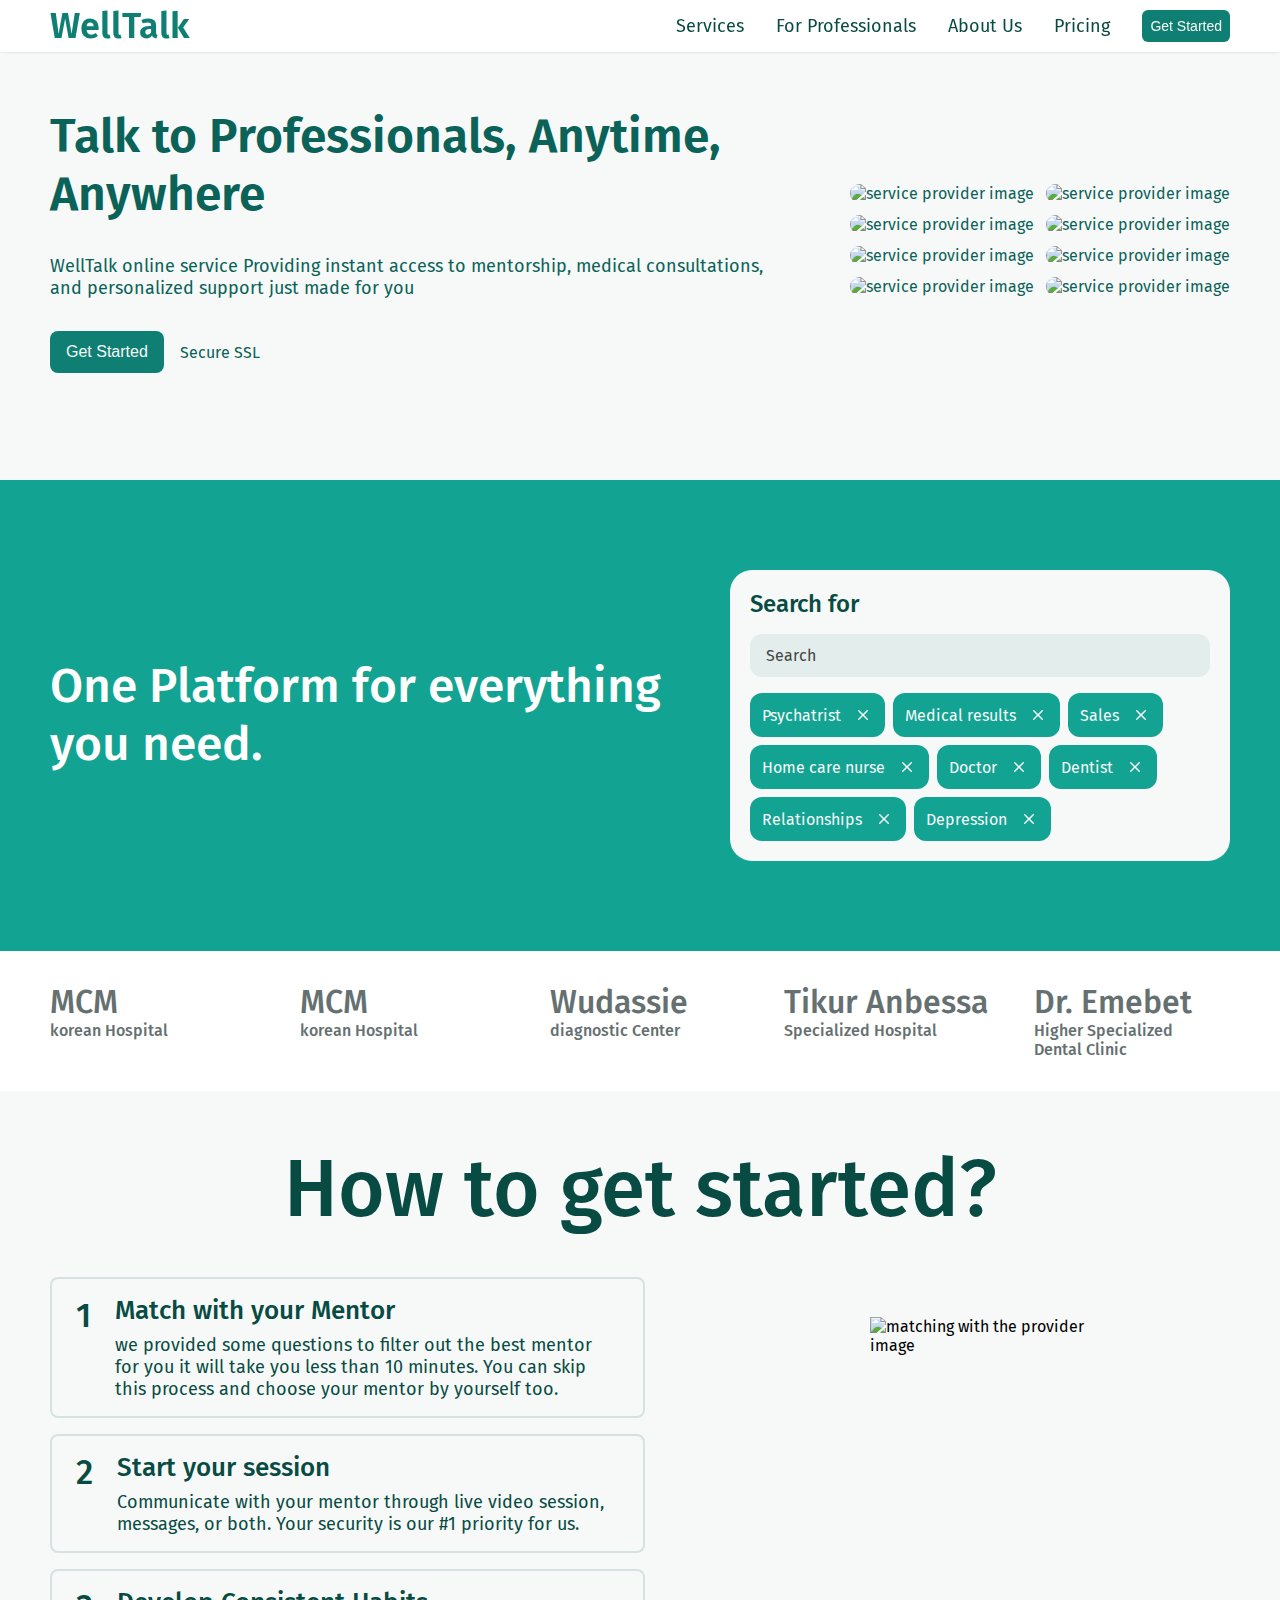
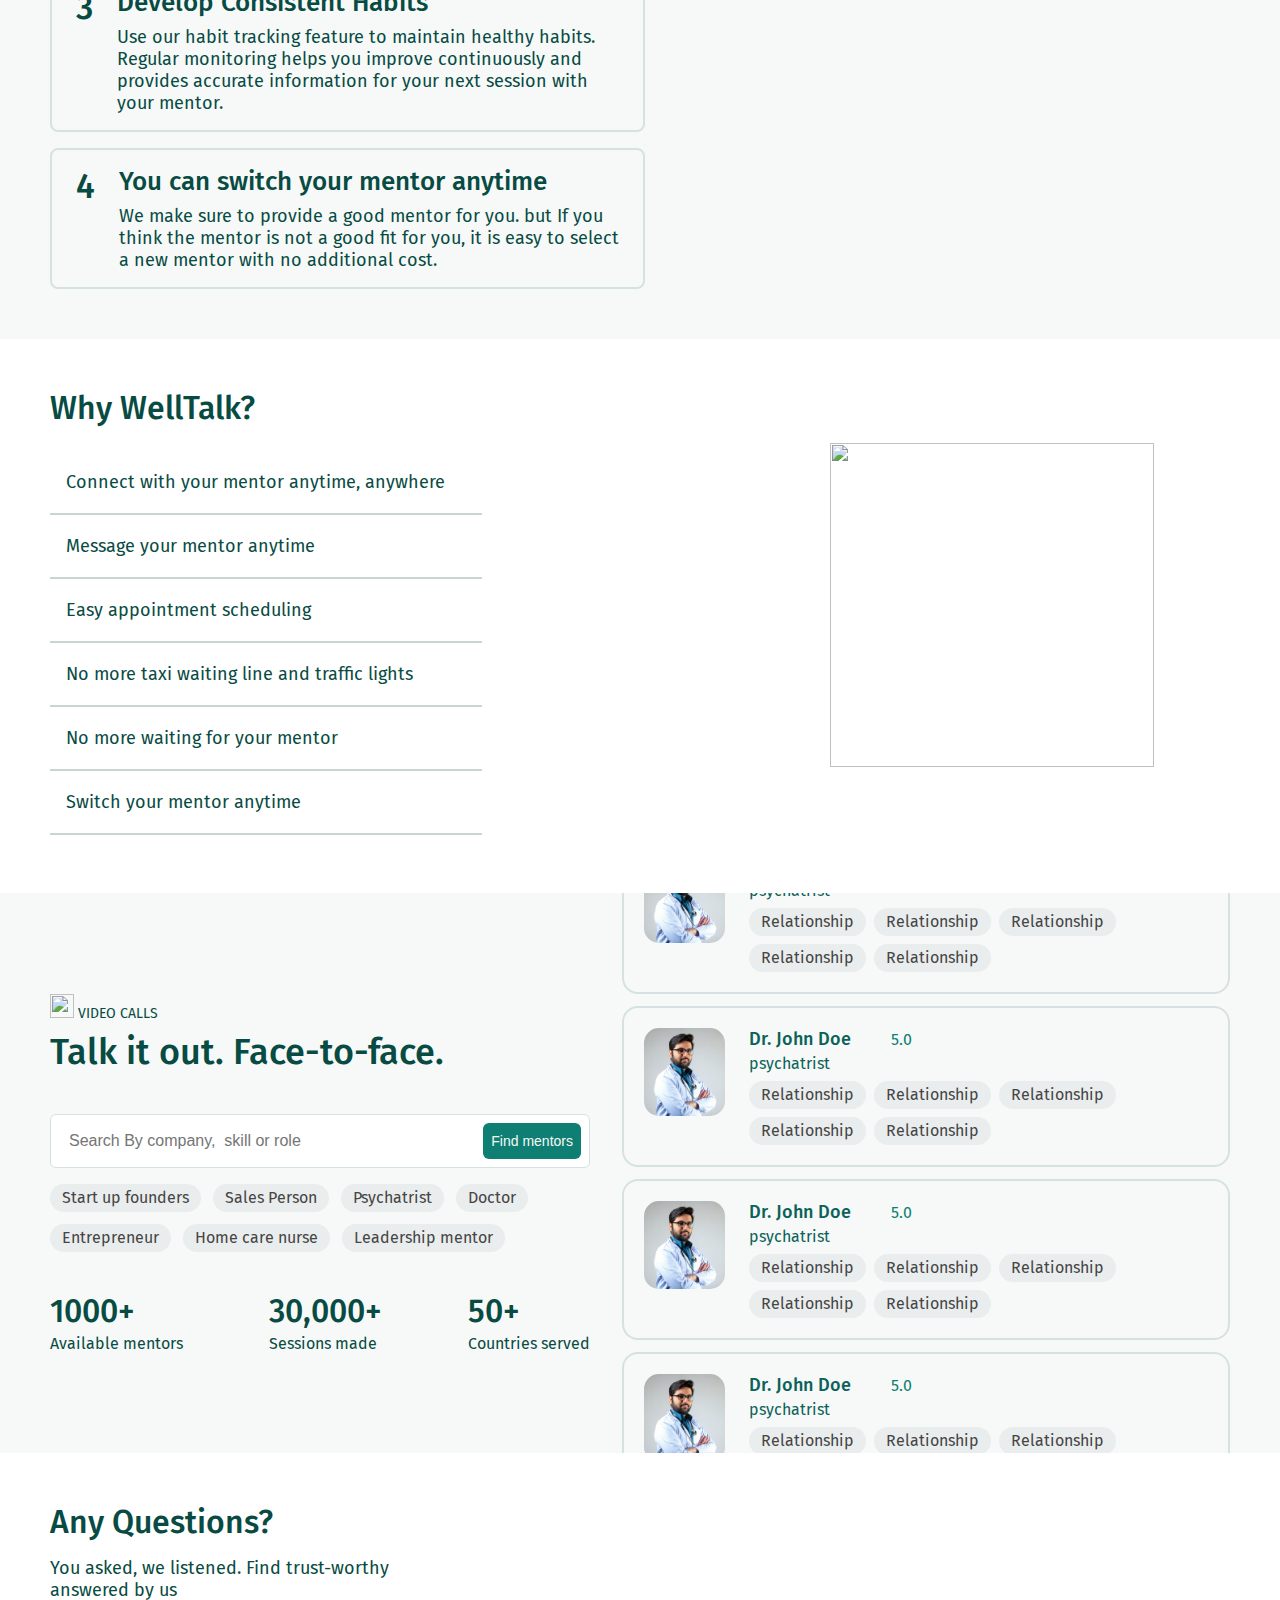
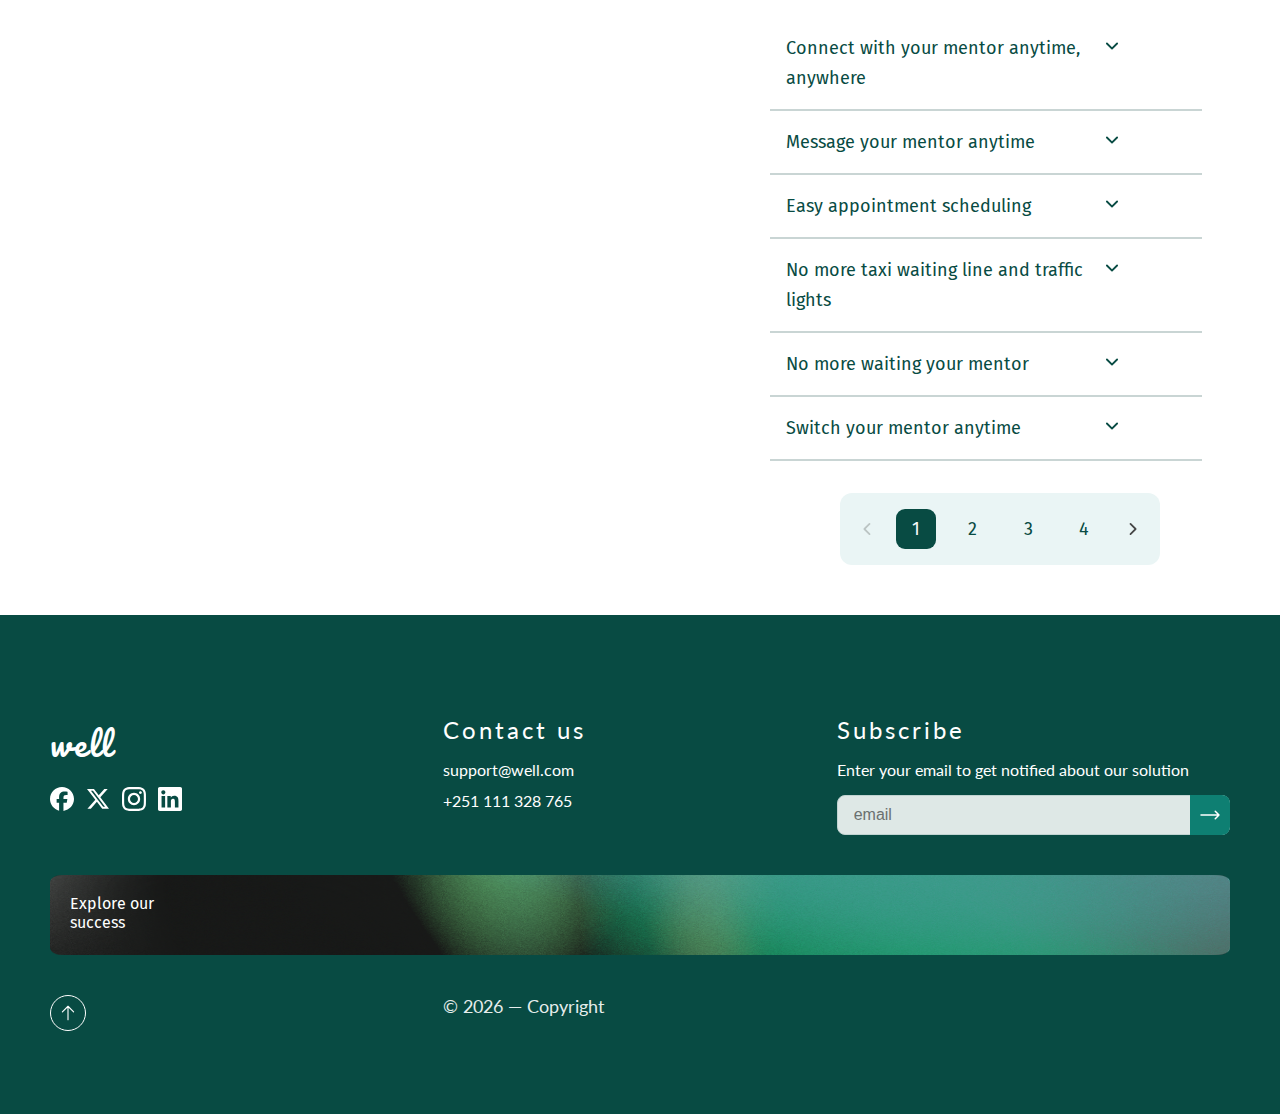
==== components/index.html @ 431d932f "complete discovery page" ====
<!DOCTYPE html>
<html lang="en">
<head>
    <meta charset="UTF-8">
    <meta name="viewport" content="width=device-width, initial-scale=1.0">
    <title>Well Talk</title>
    <!-- google fonts-->
    <link rel="preconnect" href="https://fonts.googleapis.com">
<link rel="preconnect" href="https://fonts.gstatic.com" crossorigin>
<link href="https://fonts.googleapis.com/css2?family=Fira+Sans:ital,wght@0,100;0,200;0,300;0,400;0,500;0,600;0,700;0,800;0,900;1,100;1,200;1,300;1,400;1,500;1,600;1,700;1,800;1,900&family=Lato:ital,wght@0,100;0,300;0,400;0,700;0,900;1,100;1,300;1,400;1,700;1,900&family=Pacifico&display=swap" rel="stylesheet">
    <!-- custom     css-->
    <link rel="stylesheet" href="./static/styles/global.css">
    <link rel="stylesheet" href="./static/styles/nav.css">
    <link rel="stylesheet" href="./static/styles/styles.css">
</head>
<body>
    <nav class="nav-bar">
        <div class="nav-bar-lg">
         <div class="brand-name">
             WellTalk
         </div>
         <div class="nav-links">
             <p class="services">Services <span></span></p>
             <p class="for-professionals">For Professionals</p>
             <p class="about-us">About Us</p>
             <p class="pricing">Pricing</p>
             <button class="primary btn-md">Get Started</button>
         </div> 
         </div>
        <div class="nav-bar-md">
         <button class="primary btn-md">Get Started</button>
         <div class="brand-name">
             WellTalk
         </div>
         <div class="nav-links-md js-nav-links-md">
             <p class="services">Services <span></span></p>
             <p class="for-professionals">For Professionals</p>
             <p class="about-us">About Us</p>
             <p class="pricing">Pricing</p>
         </div>
 
         <div>
             <a class="menu-button js-menu-button">
                <div class="menu-bar start"></div>
                <div class="menu-bar middle"></div>
                <div class="menu-bar end"></div>
             </a>
         </div>
        </div>
     </nav>
 

    <!-- heading seciton-->
     <div class="main-value-props-container" id="main-value-props-container">

        <div class="right-side-sm">
            <img src="./static/assets/users/provider-vc-christina.png" class="right-side-img-sm" alt="doctor sitting on the couch" >
            <button class="btn outlined sm border-white">Get started</button>
        </div>

        <div class="left-side container">
            <h1 class="heading">Talk to Professionals, Anytime, Anywhere </h1>
            <p class="description">WellTalk online service Providing instant access to mentorship, medical consultations, and personalized support just made for you</p>
           <div class="getting-started-container">
            <button class="primary btn-xl">Get Started</button>
            <p>Secure SSL</p>
           </div>
        </div> <!-- end left side-->

        <div class="right-side container">
            <div class="carousel-1">
                <!-- vc providers-->
                <div class="vc-container">
                    <img class="provider-img" src="./static//assets/users/provider 1.jpg" alt="service provider image">
                </div>
                
                <div class="vc-container">
                        <img class="provider-img" src="./static//assets/users/provider 2.jpg" alt="service provider image">
                </div>  
                <div class="vc-container">
                        <img class="provider-img" src="./static//assets/users/provider 3.jpg" alt="service provider image">
                </div>  
                <div class="vc-container">
                        <img class="provider-img" src="./static//assets/users/provider 4.jpg" alt="service provider image">
                </div>
            </div>
            <div class="carousel-2">
                <!-- vc providers-->
                <div class="vc-container">
                        <img class="provider-img" src="./static//assets/users/provider 1.jpg" alt="service provider image">
                </div>  
                <div class="vc-container">
                        <img class="provider-img" src="./static//assets/users/provider 2.jpg" alt="service provider image">
                </div>  
                <div class="vc-container">
                        <img class="provider-img" src="./static//assets/users/provider 3.jpg" alt="service provider image">
                </div>  
                <div class="vc-container">
                        <img class="provider-img" src="./static//assets/users/provider 4.jpg" alt="service provider image">
                </div>


            </div>

        </div>

     </div> <!-- end main value props-->
    
     <!-- About section / description-->
     <div class="description container">
        <div class="left description">
            <h2 class="heading">One Platform for everything you need.</h2>
        </div>

        <div class="right description"><!-- right section-->
            <div class="folder">
                <div class="search-for heading">Search for</div>
                <div class="search-bar">
                    <span class="leading search-btn">
                  </span> Search
                </div>
                <div class="chips container">
                    <div class="single-chip">
                        Psychatrist
                        <span class="x-mark-container"><svg xmlns="http://www.w3.org/2000/svg" viewBox="0 0 20 20" fill="currentColor" class="size-5 x-mark-svg">
                        <path d="M6.28 5.22a.75.75 0 0 0-1.06 1.06L8.94 10l-3.72 3.72a.75.75 0 1 0 1.06 1.06L10 11.06l3.72 3.72a.75.75 0 1 0 1.06-1.06L11.06 10l3.72-3.72a.75.75 0 0 0-1.06-1.06L10 8.94 6.28 5.22Z" />
                      </svg>
                      </span>
                    </div>
                    <div class="single-chip">
                        Medical results
                        <span class="x-mark-container"><svg xmlns="http://www.w3.org/2000/svg" viewBox="0 0 20 20" fill="currentColor" class="size-5 x-mark-svg">
                        <path d="M6.28 5.22a.75.75 0 0 0-1.06 1.06L8.94 10l-3.72 3.72a.75.75 0 1 0 1.06 1.06L10 11.06l3.72 3.72a.75.75 0 1 0 1.06-1.06L11.06 10l3.72-3.72a.75.75 0 0 0-1.06-1.06L10 8.94 6.28 5.22Z" />
                      </svg>
                      </span>
                    </div>
                    <div class="single-chip">
                        Sales
                        <span class="x-mark-container"><svg xmlns="http://www.w3.org/2000/svg" viewBox="0 0 20 20" fill="currentColor" class="size-5 x-mark-svg">
                        <path d="M6.28 5.22a.75.75 0 0 0-1.06 1.06L8.94 10l-3.72 3.72a.75.75 0 1 0 1.06 1.06L10 11.06l3.72 3.72a.75.75 0 1 0 1.06-1.06L11.06 10l3.72-3.72a.75.75 0 0 0-1.06-1.06L10 8.94 6.28 5.22Z" />
                      </svg>
                      </span>
                    </div>
                    <div class="single-chip">
                        Home care nurse
                        <span class="x-mark-container"><svg xmlns="http://www.w3.org/2000/svg" viewBox="0 0 20 20" fill="currentColor" class="size-5 x-mark-svg">
                        <path d="M6.28 5.22a.75.75 0 0 0-1.06 1.06L8.94 10l-3.72 3.72a.75.75 0 1 0 1.06 1.06L10 11.06l3.72 3.72a.75.75 0 1 0 1.06-1.06L11.06 10l3.72-3.72a.75.75 0 0 0-1.06-1.06L10 8.94 6.28 5.22Z" />
                      </svg>
                      </span>
                    </div>
                    <div class="single-chip">
                        Doctor
                        <span class="x-mark-container"><svg xmlns="http://www.w3.org/2000/svg" viewBox="0 0 20 20" fill="currentColor" class="size-5 x-mark-svg">
                        <path d="M6.28 5.22a.75.75 0 0 0-1.06 1.06L8.94 10l-3.72 3.72a.75.75 0 1 0 1.06 1.06L10 11.06l3.72 3.72a.75.75 0 1 0 1.06-1.06L11.06 10l3.72-3.72a.75.75 0 0 0-1.06-1.06L10 8.94 6.28 5.22Z" />
                      </svg>
                      </span>
                    </div>
                    <div class="single-chip">
                        Dentist
                        <span class="x-mark-container"><svg xmlns="http://www.w3.org/2000/svg" viewBox="0 0 20 20" fill="currentColor" class="size-5 x-mark-svg">
                        <path d="M6.28 5.22a.75.75 0 0 0-1.06 1.06L8.94 10l-3.72 3.72a.75.75 0 1 0 1.06 1.06L10 11.06l3.72 3.72a.75.75 0 1 0 1.06-1.06L11.06 10l3.72-3.72a.75.75 0 0 0-1.06-1.06L10 8.94 6.28 5.22Z" />
                      </svg>
                      </span>
                    </div>
                    <div class="single-chip">
                        Relationships
                        <span class="x-mark-container"><svg xmlns="http://www.w3.org/2000/svg" viewBox="0 0 20 20" fill="currentColor" class="size-5 x-mark-svg">
                        <path d="M6.28 5.22a.75.75 0 0 0-1.06 1.06L8.94 10l-3.72 3.72a.75.75 0 1 0 1.06 1.06L10 11.06l3.72 3.72a.75.75 0 1 0 1.06-1.06L11.06 10l3.72-3.72a.75.75 0 0 0-1.06-1.06L10 8.94 6.28 5.22Z" />
                      </svg>
                      </span>
                    </div>
                    <div class="single-chip">
                        Depression
                        <span class="x-mark-container"><svg xmlns="http://www.w3.org/2000/svg" viewBox="0 0 20 20" fill="currentColor" class="size-5 x-mark-svg">
                        <path d="M6.28 5.22a.75.75 0 0 0-1.06 1.06L8.94 10l-3.72 3.72a.75.75 0 1 0 1.06 1.06L10 11.06l3.72 3.72a.75.75 0 1 0 1.06-1.06L11.06 10l3.72-3.72a.75.75 0 0 0-1.06-1.06L10 8.94 6.28 5.22Z" />
                      </svg>
                      </span>
                    </div>

                    
                </div>
            </div>
        </div><!-- end right section-->
        
     </div>
     <!-- End about section / description-->
      <div class="partners testimonial container"> <!-- partners testimonial-->
        <div class="partner-carousel partner-carousel-one">
            <div class="partner">
                <p class="logo">MCM</p>
                <p class="name">korean Hospital</p>
            </div>
            <div class="partner">
                <p class="logo">MCM</p>
                <p class="name">korean Hospital</p>
            </div>
            <div class="partner">
                <p class="logo">Wudassie</p>
                <p class="name">diagnostic Center</p>
            </div>
        </div>
       <div class="partner-carousel partner-carousel-two">
        <div class="partner">
            <p class="logo">Tikur Anbessa</p>
            <p class="name">Specialized Hospital</p>
        </div>
        <div class="partner">
            <p class="logo">Dr. Emebet</p>
            <p class="name">Higher Specialized Dental Clinic</p>
        </div>
        <div class="partner">
            <p class="logo">Sitota</p>
            <p class="name">Center for Mental Health Care</p>
        </div>
       </div>
      </div> <!-- End partners testimonial-->

      <div class="getting-started-section js-getting-started"> <!-- Getting started-->
            <div class="getting-started-section-lg"> <!-- Desktop getting started -->
                <h2 class="getting-started-header">How to get started?</h2>
                <div class="getting started container">
                     <div class="step-cards">
                        <div class="single step-guide first js-step-guide" id="first-step-lg" data-item="first">
                            <div class="step">1</div>
                            <div class="instruction">
                                <p class="title">Match with your Mentor </p>
                                <p class="description">we provided some questions
                                     to filter out the best mentor for you it will take
                                      you less than 10 minutes. You can skip this process 
                                      and choose your mentor by yourself too.</p>
                            </div>
                        </div><!-- end single step guide-->
                        <div class="single step-guide second js-step-guide" id="second-step-lg" data-item="second">
                            <div class="step">2</div>
                            <div class="instruction">
                                <p class="title">Start your session </p>
                                <p class="description">Communicate with your mentor through
                                     live video session,  messages, or both. 
                                     Your security is our #1 priority for us.</p>
                            </div>
                        </div><!-- end single step guide-->
                        <div class="single step-guide third js-step-guide" id="third-step-lg" data-item="third">
                            <div class="step">3</div>
                            <div class="instruction">
                                <p class="title">Develop Consistent Habits  </p>
                                <p class="description">Use our habit tracking feature to maintain
                                     healthy habits. Regular monitoring helps you improve
                                      continuously and provides accurate information for 
                                      your next session with your mentor.</p>
                            </div>
                        </div><!-- end single step guide-->
                        <div class="single step-guide fourth js-step-guide" id="fourth-step-lg" data-item="fourth" >
                            <div class="step">4</div>
                            <div class="instruction">
                                <p class="title">You can switch your mentor anytime  </p>
                                <p class="description">We make sure to provide a good mentor for you. 
                                    but If you think the mentor is not a good fit for 
                                    you, it is easy to select a new mentor with no additional 
                                    cost.</p>
                            </div>
                        </div><!-- end single step guide-->
                    </div><!-- End step-cards -->
        
                    <div class="phone-container js-lg-phone-container">
                        <img src="./static/assets/other image assets/match-with-mentor.png" class="first right-section phone screen phone-enabled" alt="matching with the provider image">
                        <img src="./static/assets/other image assets/start-your-session.png " class="second right-section phone screen" alt="two people chatting over video">
                        <img src="./static/assets/other image assets/track-your-habits.png" class="third right-section phone screen" alt="person taking while walking">
                        <img src="./static/assets/other image assets/change-your-mentor-screen.png" class="fourth right-section phone screen"  alt="habit tracking screenshot section">
                    </div>
                </div>
            </div> <!-- End Desktop getting started -->
            <div class="getting-started-section-sm js-getting-started-sm"> <!-- Mobile Getting started -->
                    <div class="all-getting-started js-all-getting-started">
                         <div class="getting-started first" id="getting-started-first">
                        <div class="phone-container">
                        <img class="first phone screen right-section" src="./static/assets/other image assets/match-with-mentor.png" alt="">
                        <!-- <img src="./static/assets/users/match-with-mentor.png" class="second right-section phone screen" alt="matching with the provider image"> -->
                        </div>
                        <div class="single step-guide">
                            <div class="step">1</div>
                            <div class="instruction">
                                <p class="title">Match with your Mentor</p>
                                <p class="description">we provided some questions to filter out the best mentor for you it will take you less than 10 minutes. You can skip this process and choose your mentor by yourself too.</p>
                            </div>
                        </div><!-- end single step guide-->
                         </div>
                         <div class="getting-started second" id="getting-started-second">
                            <div class="phone-container">
                                 <img src="./static/assets/other image assets/start-your-session.png" class="second right-section phone screen" alt="matching with the provider image"> 
                            </div>
                        <div class="step-cards">
                            <div class="single step-guide">
                                <div class="step">2</div>
                                <div class="instruction">
                                    <p class="title">Start your session  </p>
                                    <p class="description">Communicate with your mentor through live video session, messages, or both. Your security is our #1 priority for us.</p>
                                </div>
                            </div><!-- end single step guide-->
                        </div>
                        </div>
                        <div class="getting-started third" id="getting-started-third">
                            <div class="phone-container">
                                <img class="first phone screen right-section" src="./static/assets/other image assets/track-your-habits.png" alt="">
                                <!-- <img src="./static/assets/users/match-with-mentor.png" class="second right-section phone screen" alt="matching with the provider image"> -->
                            </div>
                          <div class="step-cards">
                              <div class="single step-guide">
                                <div class="step">3</div>
                                <div class="instruction">
                                    <p class="title">Develop Consistent Habits</p>
                                    <p class="description">Use our habit tracking feature to maintain healthy habits. Regular monitoring helps you improve continuously and provides accurate information for your next session with your mentor.</p>
                                </div>
                            </div><!-- end single step guide-->
                          </div>
                        </div>
                        <div class="getting-started fourth" id="getting-started-fourth">
                            <div class="phone-container">
                                <img class="first phone screen right-section" src="./static/assets/other image assets/change-your-mentor-screen.png" alt="">
                                <!-- <img src="./static/assets/users/match-with-mentor.png" class="second right-section phone screen" alt="matching with the provider image"> -->
                            </div>
                          <div class="step-cards">
                              <div class="single step-guide">
                                <div class="step">4</div>
                                <div class="instruction">
                                    <p class="title">You can switch your mentor anytime</p>
                                    <p class="description">We make sure to provide a good mentor for you. but If you think the mentor is not a good fit for you, it is easy to select a new mentor with no additional cost.</p>
                                </div>
                            </div><!-- end single step guide-->
                          </div>
                        </div>
                    </div>
                    <!-- add more getting started containers -->
                <div class="carousel-container js-getting-started-carousel">
                     <a href="#getting-started-first" class="carousel one carousel-active js-carousel"></a>
                     <a href="#getting-started-second" class="carousel two js-carousel"></a>
                     <a href="#getting-started-third" class="carousel three js-carousel"></a>
                     <a href="#getting-started-fourth" class="carousel fourth js-carousel"></a>
                     <!-- <a href="#getting-started-fourth" class="carousel fourth js-carousel"></a> -->
                </div>
            </div> <!-- End Mobile Getting started-->
         
      </div> <!-- End Getting started-->
      
      <div class="why-full-section"> <!-- why section -->
      <div class="why-section-heading">Why WellTalk?</div>
        <div class="why-section js-why-section">
            <div class="why-descriptions container">
                <div class="single-why-description-container js-single-why-description" data-item="first">
                    <div class="single why-description">
                        <p class="description">Connect with your mentor anytime, anywhere</p>
                        <!-- chevron down -->
                            <!-- <svg xmlns="http://www.w3.org/2000/svg" viewBox="0 0 20 20" fill="currentColor" class="size-5 chevron-down chevron">
                                <path fill-rule="evenodd" d="M5.22 8.22a.75.75 0 0 1 1.06 0L10 11.94l3.72-3.72a.75.75 0 1 1 1.06 1.06l-4.25 4.25a.75.75 0 0 1-1.06 0L5.22 9.28a.75.75 0 0 1 0-1.06Z" clip-rule="evenodd" />
                            </svg>
                            <svg xmlns="http://www.w3.org/2000/svg" fill="none" viewBox="0 0 24 24" stroke-width="1.5" stroke="currentColor" class="size-5 chevron-up chevron">
                                <path stroke-linecap="round" stroke-linejoin="round" d="m4.5 15.75 7.5-7.5 7.5 7.5" />
                              </svg>
                              <div class="drop-down-desc">
                                Lorem ipsum dolor sit amet consectetur adipisicing elit. Ea consequuntur autem doloribus magni dignissimos atque veniam accusantium natus, laborum dolore ex quos pariatur? Odit qui explicabo veniam alias quibusdam vero?
                            </div> -->
                        </div>
                </div>
                <div class="single-why-description-container js-single-why-description" data-item="second">
                    <div class="single why-description">
                        <p class="description">Message your mentor anytime</p>
                        <!-- chevron down -->
                            <!-- <svg xmlns="http://www.w3.org/2000/svg" viewBox="0 0 20 20" fill="currentColor" class="size-5 chevron-down chevron">
                                <path fill-rule="evenodd" d="M5.22 8.22a.75.75 0 0 1 1.06 0L10 11.94l3.72-3.72a.75.75 0 1 1 1.06 1.06l-4.25 4.25a.75.75 0 0 1-1.06 0L5.22 9.28a.75.75 0 0 1 0-1.06Z" clip-rule="evenodd" />
                            </svg>
                            <svg xmlns="http://www.w3.org/2000/svg" fill="none" viewBox="0 0 24 24" stroke-width="1.5" stroke="currentColor" class="size-5 chevron-up chevron">
                                <path stroke-linecap="round" stroke-linejoin="round" d="m4.5 15.75 7.5-7.5 7.5 7.5" />
                              </svg>
                              <div class="drop-down-desc">
                                Lorem ipsum dolor sit amet consectetur adipisicing elit. Ea consequuntur autem doloribus magni dignissimos atque veniam accusantium natus, laborum dolore ex quos pariatur? Odit qui explicabo veniam alias quibusdam vero?
                            </div> -->
                        </div>
                </div>
                <div class="single-why-description-container js-single-why-description" data-item="third">
                    <div class="single why-description">
                      <p class="description">Easy appointment scheduling</p>
                            <!-- chevron down -->
                            <!-- <svg xmlns="http://www.w3.org/2000/svg" viewBox="0 0 20 20" fill="currentColor" class="size-5 chevron-down chevron">
                                <path fill-rule="evenodd" d="M5.22 8.22a.75.75 0 0 1 1.06 0L10 11.94l3.72-3.72a.75.75 0 1 1 1.06 1.06l-4.25 4.25a.75.75 0 0 1-1.06 0L5.22 9.28a.75.75 0 0 1 0-1.06Z" clip-rule="evenodd" />
                            </svg>
                            <svg xmlns="http://www.w3.org/2000/svg" fill="none" viewBox="0 0 24 24" stroke-width="1.5" stroke="currentColor" class="size-5 chevron-up chevron">
                                <path stroke-linecap="round" stroke-linejoin="round" d="m4.5 15.75 7.5-7.5 7.5 7.5" />
                              </svg>
                              <div class="drop-down-desc">
                                Lorem ipsum dolor sit amet consectetur adipisicing elit. Ea consequuntur autem doloribus magni dignissimos atque veniam accusantium natus, laborum dolore ex quos pariatur? Odit qui explicabo veniam alias quibusdam vero?
                            </div> -->
                    </div>
                </div>
                <div class="single-why-description-container js-single-why-description" data-item="fourth">
                    <div class="single why-description">
                        <!-- chevron down -->
                        <p class="description">No more taxi waiting line and traffic lights</p>
                            <!-- <svg xmlns="http://www.w3.org/2000/svg" viewBox="0 0 20 20" fill="currentColor" class="size-5 chevron-down chevron">
                                <path fill-rule="evenodd" d="M5.22 8.22a.75.75 0 0 1 1.06 0L10 11.94l3.72-3.72a.75.75 0 1 1 1.06 1.06l-4.25 4.25a.75.75 0 0 1-1.06 0L5.22 9.28a.75.75 0 0 1 0-1.06Z" clip-rule="evenodd" />
                            </svg>
                            <svg xmlns="http://www.w3.org/2000/svg" fill="none" viewBox="0 0 24 24" stroke-width="1.5" stroke="currentColor" class="size-5 chevron-up chevron">
                                <path stroke-linecap="round" stroke-linejoin="round" d="m4.5 15.75 7.5-7.5 7.5 7.5" />
                              </svg>
                              <div class="drop-down-desc">
                                Lorem ipsum dolor sit amet consectetur adipisicing elit. Ea consequuntur autem doloribus magni dignissimos atque veniam accusantium natus, laborum dolore ex quos pariatur? Odit qui explicabo veniam alias quibusdam vero?
                            </div> -->
                        </div> 
                </div>
                <div class="single-why-description-container js-single-why-description" data-item="fifth">
                    <div class="single why-description">
                        <p class="description">No more waiting for your mentor</p>
                        <!-- chevron down -->
                            <!-- <svg xmlns="http://www.w3.org/2000/svg" viewBox="0 0 20 20" fill="currentColor" class="size-5 chevron-down chevron">
                                <path fill-rule="evenodd" d="M5.22 8.22a.75.75 0 0 1 1.06 0L10 11.94l3.72-3.72a.75.75 0 1 1 1.06 1.06l-4.25 4.25a.75.75 0 0 1-1.06 0L5.22 9.28a.75.75 0 0 1 0-1.06Z" clip-rule="evenodd" />
                            </svg>
                            <svg xmlns="http://www.w3.org/2000/svg" fill="none" viewBox="0 0 24 24" stroke-width="1.5" stroke="currentColor" class="size-5 chevron-up chevron">
                                <path stroke-linecap="round" stroke-linejoin="round" d="m4.5 15.75 7.5-7.5 7.5 7.5" />
                              </svg>
                              <div class="drop-down-desc">
                                Lorem ipsum dolor sit amet consectetur adipisicing elit. Ea consequuntur autem doloribus magni dignissimos atque veniam accusantium natus, laborum dolore ex quos pariatur? Odit qui explicabo veniam alias quibusdam vero?
                            </div> -->
                        </div>
                </div>
                <div class="single-why-description-container js.single-why-description" data-item="sixth">
                    <div class="single why-description">
                        <p class="description">Switch your mentor anytime</p>
                            <!-- <svg xmlns="http://www.w3.org/2000/svg" viewBox="0 0 20 20" fill="currentColor" class="size-5 chevron-down chevron">
                                <path fill-rule="evenodd" d="M5.22 8.22a.75.75 0 0 1 1.06 0L10 11.94l3.72-3.72a.75.75 0 1 1 1.06 1.06l-4.25 4.25a.75.75 0 0 1-1.06 0L5.22 9.28a.75.75 0 0 1 0-1.06Z" clip-rule="evenodd" />
                            </svg>
                            <svg xmlns="http://www.w3.org/2000/svg" fill="none" viewBox="0 0 24 24" stroke-width="1.5" stroke="currentColor" class="size-5 chevron-up chevron">
                                <path stroke-linecap="round" stroke-linejoin="round" d="m4.5 15.75 7.5-7.5 7.5 7.5" />
                              </svg>
                              <div class="drop-down-desc">
                                Lorem ipsum dolor sit amet consectetur adipisicing elit. Ea consequuntur autem doloribus magni dignissimos atque veniam accusantium natus, laborum dolore ex quos pariatur? Odit qui explicabo veniam alias quibusdam vero?
                            </div> -->
                        </div>
                </div>
            </div>
            <!-- right section switched-->
            <div class="image-container">
                <img class="img reason-guide first reason-active" src="./static/assets/other image assets/person-sitting-on-couch.png" alt="">
                <img class="img reason-guide second" src="./static/assets/other image assets/message-your-mentor.png" alt="">
                <img class="img reason-guide third" src="./static/assets/other image assets/appointment.png" alt="">
                <img class="img reason-guide fourth" src="./static/assets/other image assets/waiting-for-taxi.png" alt="">
                <img class="img reason-guide fifth" src="./static/assets/other image assets/waiting-a-mentor.png" alt="">
                <img class="img reason-guide sixth" src="./static/assets/other image assets/change-your-mentor.png" alt="">
            </div>
        </div>
      </div> <!-- End why section -->

    <div class="achivements-section"> <!-- Achivements section-->
        <div class="left">
           <div class="heading">
                <p><img src="./static/assets/other image assets/messages-back-forth.svg" alt=""> Video Calls</p>
                <p>Talk it out. Face-to-face.</p>
           </div>
           <div class="search container">
                <div class="search-bar-with-btn">
                    <input type="text" placeholder="Search By company,  skill or role">
                    <button class="btn primary btn-md">Find mentors</button>
                </div>
                <div class="suggested-keywords">
                    <div class="single-keyword">Start up founders</div>
                    <div class="single-keyword">Sales Person</div>
                    <div class="single-keyword">Psychatrist</div>
                    <div class="single-keyword">Doctor</div>
                    <div class="single-keyword">Entrepreneur</div>
                    <div class="single-keyword">Home care nurse</div>
                    <div class="single-keyword">Leadership mentor</div>
                </div>
            </div>
            <div class="achivement stats">
                <div>
                    <p class="stat">1000+</p>
                    <p class="description">Available mentors</p>
                </div>
                <div>
                    <p class="stat">30,000+</p>
                    <p class="description">Sessions made</p>
                </div>
                <div>
                    <p class="stat">50+</p>
                    <p class="description">Countries served</p>
                </div>
               
            </div>
        </div> <!-- end left section-->
        <div class="right"> <!-- right section-->
            <div class="highlighted-providers highlighted-providers-one">
                <div class="highlighted provider">
                    <div class="provider-img">
                        <img src="./static/assets/users/provider-featured.jpg" alt="">
                    </div>
                    <div class="provider-full-info">
                        <div class="user-info">
                            <p class="username">Dr. John Doe <span class="rating"><img src="./static/assets/other image assets/star.svg" alt="" >5.0</span></p>
                            <p class="profession">psychatrist</p>
                        </div>
                        <div class="suggested-keywords">
                            <div class="single-keyword">Relationship</div>
                            <div class="single-keyword">Relationship</div>
                            <div class="single-keyword">Relationship</div>
                            <div class="single-keyword">Relationship</div>
                            <div class="single-keyword">Relationship</div>
                        </div>
                    </div>
                </div> <!-- end single provider -->
                <div class="highlighted provider">
                    <div class="provider-img">
                        <img src="./static/assets/users/provider-featured.jpg" alt="">
                    </div>
                    <div class="provider-full-info">
                        <div class="user-info">
                            <p class="username">Dr. John Doe <span class="rating"><img src="./static/assets/other image assets/star.svg" alt="" >5.0</span></p>
                            <p class="profession">psychatrist</p>
                        </div>
                        <div class="suggested-keywords">
                            <div class="single-keyword">Relationship</div>
                            <div class="single-keyword">Relationship</div>
                            <div class="single-keyword">Relationship</div>
                            <div class="single-keyword">Relationship</div>
                            <div class="single-keyword">Relationship</div>
                        </div>
                    </div>
                </div> <!-- end single provider -->
                <div class="highlighted provider">
                    <div class="provider-img">
                        <img src="./static/assets/users/provider-featured.jpg" alt="">
                    </div>
                    <div class="provider-full-info">
                        <div class="user-info">
                            <p class="username">Dr. John Doe <span class="rating"><img src="./static/assets/other image assets/star.svg" alt="" >5.0</span></p>
                            <p class="profession">psychatrist</p>
                        </div>
                        <div class="suggested-keywords">
                            <div class="single-keyword">Relationship</div>
                            <div class="single-keyword">Relationship</div>
                            <div class="single-keyword">Relationship</div>
                            <div class="single-keyword">Relationship</div>
                            <div class="single-keyword">Relationship</div>
                        </div>
                    </div>
                </div> <!-- end single provider -->
            </div>
            <div class="highlighted-providers highlighted-providers-two">
                <div class="highlighted provider">
                    <div class="provider-img">
                        <img src="./static/assets/users/provider-featured.jpg" alt="">
                    </div>
                    <div class="provider-full-info">
                        <div class="user-info">
                            <p class="username">Dr. John Doe <span class="rating"><img src="./static/assets/other image assets/star.svg" alt="" >5.0</span></p>
                            <p class="profession">psychatrist</p>
                        </div>
                        <div class="suggested-keywords">
                            <div class="single-keyword">Relationship</div>
                            <div class="single-keyword">Relationship</div>
                            <div class="single-keyword">Relationship</div>
                            <div class="single-keyword">Relationship</div>
                            <div class="single-keyword">Relationship</div>
                        </div>
                    </div>
                </div> <!-- end single provider -->
                <div class="highlighted provider">
                    <div class="provider-img">
                        <img src="./static/assets/users/provider-featured.jpg" alt="">
                    </div>
                    <div class="provider-full-info">
                        <div class="user-info">
                            <p class="username">Dr. John Doe <span class="rating"><img src="./static/assets/other image assets/star.svg" alt="" >5.0</span></p>
                            <p class="profession">psychatrist</p>
                        </div>
                        <div class="suggested-keywords">
                            <div class="single-keyword">Relationship</div>
                            <div class="single-keyword">Relationship</div>
                            <div class="single-keyword">Relationship</div>
                            <div class="single-keyword">Relationship</div>
                            <div class="single-keyword">Relationship</div>
                        </div>
                    </div>
                </div> <!-- end single provider -->
                <div class="highlighted provider">
                    <div class="provider-img">
                        <img src="./static/assets/users/provider-featured.jpg" alt="">
                    </div>
                    <div class="provider-full-info">
                        <div class="user-info">
                            <p class="username">Dr. John Doe <span class="rating"><img src="./static/assets/other image assets/star.svg" alt="" >5.0</span></p>
                            <p class="profession">psychatrist</p>
                        </div>
                        <div class="suggested-keywords">
                            <div class="single-keyword">Relationship</div>
                            <div class="single-keyword">Relationship</div>
                            <div class="single-keyword">Relationship</div>
                            <div class="single-keyword">Relationship</div>
                            <div class="single-keyword">Relationship</div>
                        </div>
                    </div>
                </div> <!-- end single provider -->
            </div>
        </div> <!-- end right section-->
    </div> <!-- End Achivements section-->

    <div class="faq-full-section"> <!-- FAQ section -->
        <div class="faq-section-heading">Any Questions?</div>
        <div class="faq-section-description">You asked, we listened. Find trust-worthy answered by us</div>
          <div class="faq-section">
              <div class="image-container">
                  <img class="img" src="./static/assets/other image assets/person-sitting-on-couch.svg" alt="">
              </div>
             <div class="faq-container-with-pagination">
                <div class="faq-descriptions container">
                    <div class="single-faq-description-container">
                        <details class="single faq-description">
                            <summary><p class="description">Connect with your mentor anytime, anywhere</p>
                                <svg xmlns="http://www.w3.org/2000/svg" viewBox="0 0 20 20" fill="currentColor" class="size-5 chevron-down chevron">
                                    <path fill-rule="evenodd" d="M5.22 8.22a.75.75 0 0 1 1.06 0L10 11.94l3.72-3.72a.75.75 0 1 1 1.06 1.06l-4.25 4.25a.75.75 0 0 1-1.06 0L5.22 9.28a.75.75 0 0 1 0-1.06Z" clip-rule="evenodd" />
                                </svg>
                                <svg xmlns="http://www.w3.org/2000/svg" fill="none" viewBox="0 0 24 24" stroke-width="1.5" stroke="currentColor" class="size-5 chevron-up chevron">
                                    <path stroke-linecap="round" stroke-linejoin="round" d="m4.5 15.75 7.5-7.5 7.5 7.5" />
                                  </svg></summary>
                                  <div class="drop-down-desc">
                                    Lorem ipsum dolor sit amet consectetur adipisicing elit. Ea consequuntur autem doloribus magni dignissimos atque veniam accusantium natus, laborum dolore ex quos pariatur? Odit qui explicabo veniam alias quibusdam vero?
                                </div>
                        </details>
                          
                       
                          
                    </div>
                    <div class="single-faq-description-container">
                        <details class="single faq-description">
                            <summary><p class="description">Message your mentor anytime</p>
                                <svg xmlns="http://www.w3.org/2000/svg" viewBox="0 0 20 20" fill="currentColor" class="size-5 chevron-down chevron">
                                    <path fill-rule="evenodd" d="M5.22 8.22a.75.75 0 0 1 1.06 0L10 11.94l3.72-3.72a.75.75 0 1 1 1.06 1.06l-4.25 4.25a.75.75 0 0 1-1.06 0L5.22 9.28a.75.75 0 0 1 0-1.06Z" clip-rule="evenodd" />
                                </svg>
                                <svg xmlns="http://www.w3.org/2000/svg" fill="none" viewBox="0 0 24 24" stroke-width="1.5" stroke="currentColor" class="size-5 chevron-up chevron">
                                    <path stroke-linecap="round" stroke-linejoin="round" d="m4.5 15.75 7.5-7.5 7.5 7.5" />
                                  </svg></summary>
                                  <div class="drop-down-desc">
                                    Lorem ipsum dolor sit amet consectetur adipisicing elit. Ea consequuntur autem doloribus magni dignissimos atque veniam accusantium natus, laborum dolore ex quos pariatur? Odit qui explicabo veniam alias quibusdam vero?
                                </div>
                        </details>
                          
                       
                          
                    </div>
                    <div class="single-faq-description-container">
                        <details class="single faq-description">
                            <summary><p class="description">Easy appointment scheduling</p>
                                <svg xmlns="http://www.w3.org/2000/svg" viewBox="0 0 20 20" fill="currentColor" class="size-5 chevron-down chevron">
                                    <path fill-rule="evenodd" d="M5.22 8.22a.75.75 0 0 1 1.06 0L10 11.94l3.72-3.72a.75.75 0 1 1 1.06 1.06l-4.25 4.25a.75.75 0 0 1-1.06 0L5.22 9.28a.75.75 0 0 1 0-1.06Z" clip-rule="evenodd" />
                                </svg>
                                <svg xmlns="http://www.w3.org/2000/svg" fill="none" viewBox="0 0 24 24" stroke-width="1.5" stroke="currentColor" class="size-5 chevron-up chevron">
                                    <path stroke-linecap="round" stroke-linejoin="round" d="m4.5 15.75 7.5-7.5 7.5 7.5" />
                                  </svg></summary>
                                  <div class="drop-down-desc">
                                    Lorem ipsum dolor sit amet consectetur adipisicing elit. Ea consequuntur autem doloribus magni dignissimos atque veniam accusantium natus, laborum dolore ex quos pariatur? Odit qui explicabo veniam alias quibusdam vero?
                                </div>
                        </details>
                    </div>
                    
                    <div class="single-faq-description-container">
                        <details class="single faq-description">
                            <summary><p class="description">No more taxi waiting line and traffic lights</p>
                                <svg xmlns="http://www.w3.org/2000/svg" viewBox="0 0 20 20" fill="currentColor" class="size-5 chevron-down chevron">
                                    <path fill-rule="evenodd" d="M5.22 8.22a.75.75 0 0 1 1.06 0L10 11.94l3.72-3.72a.75.75 0 1 1 1.06 1.06l-4.25 4.25a.75.75 0 0 1-1.06 0L5.22 9.28a.75.75 0 0 1 0-1.06Z" clip-rule="evenodd" />
                                </svg>
                                <svg xmlns="http://www.w3.org/2000/svg" fill="none" viewBox="0 0 24 24" stroke-width="1.5" stroke="currentColor" class="size-5 chevron-up chevron">
                                    <path stroke-linecap="round" stroke-linejoin="round" d="m4.5 15.75 7.5-7.5 7.5 7.5" />
                                  </svg></summary>
                                  <div class="drop-down-desc">
                                    Lorem ipsum dolor sit amet consectetur adipisicing elit. Ea consequuntur autem doloribus magni dignissimos atque veniam accusantium natus, laborum dolore ex quos pariatur? Odit qui explicabo veniam alias quibusdam vero?
                                </div>
                        </details>
                    </div>

                    <div class="single-faq-description-container">
                        <details class="single faq-description">
                            <summary><p class="description">No more waiting your mentor</p>
                                <svg xmlns="http://www.w3.org/2000/svg" viewBox="0 0 20 20" fill="currentColor" class="size-5 chevron-down chevron">
                                    <path fill-rule="evenodd" d="M5.22 8.22a.75.75 0 0 1 1.06 0L10 11.94l3.72-3.72a.75.75 0 1 1 1.06 1.06l-4.25 4.25a.75.75 0 0 1-1.06 0L5.22 9.28a.75.75 0 0 1 0-1.06Z" clip-rule="evenodd" />
                                </svg>
                                <svg xmlns="http://www.w3.org/2000/svg" fill="none" viewBox="0 0 24 24" stroke-width="1.5" stroke="currentColor" class="size-5 chevron-up chevron">
                                    <path stroke-linecap="round" stroke-linejoin="round" d="m4.5 15.75 7.5-7.5 7.5 7.5" />
                                  </svg></summary>
                                  <div class="drop-down-desc">
                                    Lorem ipsum dolor sit amet consectetur adipisicing elit. Ea consequuntur autem doloribus magni dignissimos atque veniam accusantium natus, laborum dolore ex quos pariatur? Odit qui explicabo veniam alias quibusdam vero?
                                </div>
                        </details>
                    </div>

                   <div class="single-faq-description-container">
                        <details class="single faq-description">
                            <summary><p class="description">Switch your mentor anytime</p>
                                <svg xmlns="http://www.w3.org/2000/svg" viewBox="0 0 20 20" fill="currentColor" class="size-5 chevron-down chevron">
                                    <path fill-rule="evenodd" d="M5.22 8.22a.75.75 0 0 1 1.06 0L10 11.94l3.72-3.72a.75.75 0 1 1 1.06 1.06l-4.25 4.25a.75.75 0 0 1-1.06 0L5.22 9.28a.75.75 0 0 1 0-1.06Z" clip-rule="evenodd" />
                                </svg>
                                <svg xmlns="http://www.w3.org/2000/svg" fill="none" viewBox="0 0 24 24" stroke-width="1.5" stroke="currentColor" class="size-5 chevron-up chevron">
                                    <path stroke-linecap="round" stroke-linejoin="round" d="m4.5 15.75 7.5-7.5 7.5 7.5" />
                                  </svg></summary>
                                  <div class="drop-down-desc">
                                    Lorem ipsum dolor sit amet consectetur adipisicing elit. Ea consequuntur autem doloribus magni dignissimos atque veniam accusantium natus, laborum dolore ex quos pariatur? Odit qui explicabo veniam alias quibusdam vero?
                                </div>
                        </details>
                    </div>
                </div>
                <!-- pagination -->
                <div class="pagination-container">
                    <svg xmlns="http://www.w3.org/2000/svg" viewBox="0 0 20 20" fill="currentColor" class="size-5 chevron-left pagination">
                        <path fill-rule="evenodd" d="M11.78 5.22a.75.75 0 0 1 0 1.06L8.06 10l3.72 3.72a.75.75 0 1 1-1.06 1.06l-4.25-4.25a.75.75 0 0 1 0-1.06l4.25-4.25a.75.75 0 0 1 1.06 0Z" clip-rule="evenodd" />
                    </svg>
                    <div class="pagination current-questions">1</div>
                    <div class="pagination">2</div>
                    <div class="pagination">3</div>
                    <div class="pagination">4</div>

                    <svg xmlns="http://www.w3.org/2000/svg" viewBox="0 0 20 20" fill="currentColor" class="size-5 chevron-right pagination">
                        <path fill-rule="evenodd" d="M8.22 5.22a.75.75 0 0 1 1.06 0l4.25 4.25a.75.75 0 0 1 0 1.06l-4.25 4.25a.75.75 0 0 1-1.06-1.06L11.94 10 8.22 6.28a.75.75 0 0 1 0-1.06Z" clip-rule="evenodd" />
                    </svg>
                      

                </div>
               
             </div>
          </div>
        </div> <!-- FAQ section -->

        <footer class="footer container">
            <div class="branding">
                <h3>well</h3>
                <div class="social-accounts">
                    <span class="icon facebook"><a href="#"><img src="static/assets/icons/facebook.svg" alt=""></a></span>
                    <span class="icon x"><a href="#"><img src="static/assets/icons/x.svg" alt=""></a></span>
                    <span class="icon instagram"><a href="#"><img src="static/assets/icons/instagram.svg" alt=""></a></span>
                    <span class="icon linkedin"><a href="#"><img src="static/assets/icons/linked-in.svg" alt=""></a></span>
                </div>
            </div>
            <div class="contact-us">
                <h3>Contact us</h3>
                <div class="contact-section">
                    <p><a href="mailto:support@well.com">support@well.com</a></p>
                    <p><a href="phone">+251 111 328 765</a></p>
                </div>
            </div>
            <div class="subscribe">
                <h3>Subscribe</h3>
                <p>Enter your email to get notified about our solution</p>
                <div class="email-submit">
                    <input type="text" placeholder="email">
                    <button class="submit" role="submit">
                        <svg xmlns="http://www.w3.org/2000/svg" fill="none" viewBox="0 0 24 24" stroke-width="1.5" stroke="currentColor" class="size-6 arrow-right">
                            <path stroke-linecap="round" stroke-linejoin="round" d="M17.25 8.25 21 12m0 0-3.75 3.75M21 12H3" />
                          </svg>
                          
                    </button>
                </div>
            </div>
            <div class="footer-explore">
                <img class="footer-img" src="static/assets/other-image-assets/footer-explore.png" alt="">
                <p>Explore our success</p>
            </div>
            <a class="go-to-start-btn" href="#main-value-props-container">
                <svg xmlns="http://www.w3.org/2000/svg" fill="none" viewBox="0 0 24 24" stroke-width="1.5" stroke="currentColor" class="size-6 chevron-up">
                    <path stroke-linecap="round" stroke-linejoin="round" d="M4.5 10.5 12 3m0 0 7.5 7.5M12 3v18" />
                  </svg>
            </a>
            <div>
                <p class="current-year js-current-year"></p>
            </div>
        </footer>



        <script src="./static/scripts/navbar.js"></script>
        <script src="./static/scripts/index.js" type="module"></script>

</body>
</html>
---- components/static/styles/global.css ----
:root {
    --blue: #1e90ff;
    --white: #ffffff;
    --primary-50: #EAF5F5;
    --primary-100: #B6E7E2;
    --primary-200:#93DCD3;
    --primary-300:#62CCBF;
    --primary-400:#43C2B3;
    --primary-500:#14B3A0;
    --primary-600:#12A392;
    --primary-700:#0E7F72;
    --primary-800:#0B6258;
    --primary-900:#084B43;
    --alternative-primary-600:#0FA794; /* description/about background color */
    --alternative-neutral-50: #F6F9F8; /* for   */
    --neutral-10: #D9D9D9; /* disabled search bar in the folder */

    --accent-50:#E8F6FC;
    --accent-100:#B7E3F6;
    --accent-200:#94D6F2;
    --accent-300:#63C3EC;
    --accent-400:#45B8E9;
    --accent-500:#16A6E3;
    --accent-600:#1497CF;
    --accent-700:#1076A1;
    --accent-800:#0C5B7D;
    --accent-900:#09465F;

    --neutral-50:#F5FAF9 ;
    --neutral-100:#ECF4F3;
    --neutral-200:#E3EDEC;
    --neutral-300:#D5E2E1;
    --neutral-400:#C9D5D4;
    --neutral-500:#C1CDCC;
    --neutral-600:#BBC4C3;
    --neutral-700:#ABBCBC;
    --neutral-900: #454545; /*new added for the contrast. added for the text on the search in the folder. */

    --main-primary-500:#0FA794;
    --main-accent-500:#16A6E3;
    --white:#FFFFFF;
    --black:#000000;
    --dark-bg:#084B43;
    --light-bg:#F6F9F8;

    /* font size */
    --display-72 : 4.5rem;  /* 72px */
    --display-64 : 4rem;    /* 64px */
    --heading-01-56px:3.5rem;    /* 56px */
    --heading-02-48px:3rem;      /* 48px */
    --heading-03-36px:2.25rem;   /* 36px */
    --heading-04-32px:2rem;      /* 32px */
    --heading-05-24px:1.5rem;    /* 24px */
    --heading-06-16px:1rem;      /* 16px */
    --text-18:1.125rem;     /* 18px */
    --text-14:0.875rem;     /* 14px */
    --text-8:0.5rem;        /*  8px */

    /* font weight */
    --thin-100: 100;
    --extralight-200: 200;
    --light-300: 300;
    --regular-400: 400;
    --medium-500: 500;
    --semibold-600: 600;
    --bold-700: 700;
    --xl-bold-800: 800;
    --black-900: 900;
    --card-bg-gradient: rgba(0,0,0, 24%);

    /* shadow */
    --shadow-color: 176deg 8% 65%;
    --shadow-elevation-low:
      0.2px 0.3px 0.3px hsl(var(--shadow-color) / 0.6),
      0.5px 1px 0.9px -4.6px hsl(var(--shadow-color) / 0.32);
    --shadow-elevation-medium:
      0.2px 0.3px 0.3px hsl(var(--shadow-color) / 0.56),
      0.5px 1px 0.9px -2.3px hsl(var(--shadow-color) / 0.39),
      2.5px 5.1px 4.6px -4.6px hsl(var(--shadow-color) / 0.22);
    --shadow-elevation-high:
      0.2px 0.3px 0.3px hsl(var(--shadow-color) / 0.63),
      0.4px 0.8px 0.7px -1.2px hsl(var(--shadow-color) / 0.51),
      1.5px 3px 2.7px -2.3px hsl(var(--shadow-color) / 0.4),
      4.3px 8.8px 7.9px -3.5px hsl(var(--shadow-color) / 0.28),
      9.8px 20.1px 17.9px -4.6px hsl(var(--shadow-color) / 0.16);


  }



*{
    box-sizing: border-box;
    padding:0;
    margin:0;
}
button{
  cursor: pointer;;
}


body{
    margin: 0;
    font-family: 'Fira Sans', Arial, Helvetica, sans-serif;
    background-color: var(--light-bg);
    height: 200vh;
}
p{
    margin:0;
}



.primary.btn-md{
  background-color: var(--primary-700);
  padding: 8px;
  font-weight: var(--medium-500);
  font-size: 14px;
  border: none;
  border-radius: 6px;
  color: var(--light-bg);
}
---- components/static/styles/nav.css ----
.nav-bar{
        position: relative;
        padding: 4px 50px;
        box-shadow: var(--shadow-elevation-medium);
        position:fixed;
        top:0;
        right:0;
        left: 0;
        z-index: 100;
        background-color: white;
    }


    .nav-bar-lg{
        display: flex;
        justify-content: space-between;
        align-items: center;
    }

    .nav-bar-md{
        display: none;
    }

    .nav-bar  .brand-name{
        font-size: var(--heading-03-36px);  
        font-weight: 600;
        color: var(--primary-700)

    }
    .nav-bar .nav-links{
        display: flex;
        justify-content: space-between;
        align-items: center;
        gap: 32px;
        color: var(--primary-900);
        font-size: var(--text-18);
        transform: all 0.6s;
    }


    /* Hamburger Menu */
    a.menu-button{
        display: flex;
        flex-direction: column;
        justify-content: center;
        align-items: center;
        row-gap: 6px;
        cursor: pointer;
        margin: 4px;
        position: relative;
        width: max-content;
        height: 24px;

    }

    a.menu-button .menu-bar{
        width: 24px;
        height: 2px;
        background-color: #181818;
        border-radius: 4px;
        transition: all .4s;

    }

    a.menu-button.active  .menu-bar.start{
        position: absolute;
        transform: rotate(45deg);
    }
    a.menu-button.active  .menu-bar.end{
        position: absolute;
        transform: rotate(-45deg);
    }
    a.menu-button.active  .menu-bar.middle{
        transform:scale(0);
    } 
    .nav-bar .nav-links-md{
        display: flex;
        flex-direction: column;
        gap: 32px;
        color: var(--primary-900);
        font-size: var(--text-18);
        padding: 50px; /* change as needed based on the viewport */
        position: absolute;
        z-index: -1;
        background-color: var(--white);
        bottom: 0;
        left: 0;
        right: 0;
        opacity: 0;
        transform: translateY(60%);
        visibility: hidden;
        transition: transform 0.6s, opacity 0.6s, visibility 0.6s;
    }

    .nav-bar .nav-links-md.link-active{
        transform: translateY(100%);
        opacity: 1;
        visibility: visible;
    }

    .nav-bar .nav-links > *{
        cursor: pointer;
    }

    @media(max-width: 768px){
        .nav-bar-lg{
            display: none;
        }
        .nav-bar-md{
            display: flex;
            justify-content: space-between;
            align-items: center;
        }
        .nav-bar .brand-name {
            font-size: var(--heading-04-32px);
        }
        .nav-bar{
            padding: 4px 40px;

        }
    }

    @media(max-width: 426px){
        .nav-bar .brand-name {
            font-size: var(--heading-05-24px);
        }
        .nav-bar-md .primary.btn-md {
            display: none;
        }
        .nav-bar{
            padding: 4px 40px;

        }
    }
---- components/static/styles/styles.css ----
/* variables */

:root {
    --blue: #1e90ff;
    --white: #ffffff;
    --primary-50: #EAF5F5;
    --primary-100: #B6E7E2;
    --primary-200:#93DCD3;
    --primary-300:#62CCBF;
    --primary-400:#43C2B3;
    --primary-500:#14B3A0;
    --primary-600:#12A392;
    --primary-700:#0E7F72;
    --primary-800:#0B6258;
    --primary-900:#084B43;
    --alternative-primary-600:#0FA794; /* description/about background color */
    --alternative-neutral-50: #F6F9F8; /* for   */
    --neutral-10: #D9D9D9; /* disabled search bar in the folder */

    --accent-50:#E8F6FC;
    --accent-100:#B7E3F6;
    --accent-200:#94D6F2;
    --accent-300:#63C3EC;
    --accent-400:#45B8E9;
    --accent-500:#16A6E3;
    --accent-600:#1497CF;
    --accent-700:#1076A1;
    --accent-800:#0C5B7D;
    --accent-900:#09465F;

    --neutral-50:#F5FAF9 ;
    --neutral-100:#ECF4F3;
    --neutral-200:#E3EDEC;
    --neutral-300:#D5E2E1;
    --neutral-400:#C9D5D4;
    --neutral-500:#C1CDCC;
    --neutral-600:#BBC4C3;
    --neutral-700:#ABBCBC;
    --neutral-900: #454545; /*new added for the contrast. added for the text on the search in the folder. */

    --main-primary-500:#0FA794;
    --main-accent-500:#16A6E3;
    --white:#FFFFFF;
    --black:#000000;
    --dark-bg:#084B43;
    --light-bg:#F6F9F8;

    /* font size */
    --display-72 : 4.5rem;  /* 72px */
    --display-64 : 4rem;    /* 64px */
    --heading-01-56px:3.5rem;    /* 56px */
    --heading-02-48px:3rem;      /* 48px */
    --heading-03-36px:2.25rem;   /* 36px */
    --heading-04-32px:2rem;      /* 32px */
    --heading-05-24px:1.5rem;    /* 24px */
    --heading-06-16px:1rem;      /* 16px */
    --text-18:1.125rem;     /* 18px */
    --text-14:0.875rem;     /* 14px */
    --text-8:0.5rem;        /*  8px */

    /* font weight */
    --thin-100: 100;
    --extralight-200: 200;
    --light-300: 300;
    --regular-400: 400;
    --medium-500: 500;
    --semibold-600: 600;
    --bold-700: 700;
    --xl-bold-800: 800;
    --black-900: 900;
    --card-bg-gradient: rgba(0,0,0, 24%);

    /* shadow */
    --shadow-color: 176deg 8% 65%;
    --shadow-elevation-low:
      0.2px 0.3px 0.3px hsl(var(--shadow-color) / 0.6),
      0.5px 1px 0.9px -4.6px hsl(var(--shadow-color) / 0.32);
    --shadow-elevation-medium:
      0.2px 0.3px 0.3px hsl(var(--shadow-color) / 0.56),
      0.5px 1px 0.9px -2.3px hsl(var(--shadow-color) / 0.39),
      2.5px 5.1px 4.6px -4.6px hsl(var(--shadow-color) / 0.22);
    --shadow-elevation-high:
      0.2px 0.3px 0.3px hsl(var(--shadow-color) / 0.63),
      0.4px 0.8px 0.7px -1.2px hsl(var(--shadow-color) / 0.51),
      1.5px 3px 2.7px -2.3px hsl(var(--shadow-color) / 0.4),
      4.3px 8.8px 7.9px -3.5px hsl(var(--shadow-color) / 0.28),
      9.8px 20.1px 17.9px -4.6px hsl(var(--shadow-color) / 0.16);


  }


/* heading section */

body{
    max-width: 1500px;
    margin-left: auto;
    margin-right: auto;
}



.right-side-sm{
    position: relative;
}
.btn.outlined{
 background-color: transparent;
 backdrop-filter: blur(1px);
 border-radius: 20px;
 padding: 6px 16px;
 border: 2px solid var(--white);
 color: var(--white);
 position: absolute;
 bottom: 16px;
 right: 16px;
}


.main-value-props-container {
    color: var(--primary-800);
    height: 480px;  /* this should be maybe less than 600px */
    display: flex;
    justify-content: space-between;
    align-items: center;
    gap: 2rem;
    padding: 50px;
    overflow: hidden;
}
.main-value-props-container .left-side.container{
    flex: 1;
    max-width: 80ch;
}

.left-side.container .heading{
    font-size: var(--heading-02-48px);
    font-weight: var(--semibold-600);
}
.left-side.container .description{
    font-size: 18px;
    margin: 32px 0;
}

.main-value-props-container .getting-started-container{
    display: flex;
    align-items: center;
    gap: 16px;
}
.getting-started-container .primary.btn-xl{
    background-color: var(--primary-700);
    padding: 12px 16px; /* changed the top and bottom padding from 8px to 12px*/
    font-weight: var(--medium-500);
    font-size: 16px;
    border: none;
    border-radius: 8px;
    color: var(--light-bg);
}

.main-value-props-container .right-side.container{
    height: 600px;
    display: flex;
    flex-direction: row;
    gap: 12px;
}

/* come back to see the small version */
.main-value-props-container .right-side-sm {
    display: none;
}
.main-value-props-container .right-side-sm .right-side-img-sm{
    width: 100%;
    height: 100%;
    object-fit: cover;
    object-position: center;
}


.right-side.container .carousel-1,
.right-side.container .carousel-2{
    display: flex;
    flex-direction: column;
    gap: 12px; /* changed the gap from 26.18 to 26px*/
}
.right-side.container .carousel-1{
    justify-content: center; 
    animation: go_up 20s linear infinite forwards;  
}
.right-side.container .carousel-2{
    justify-content: center; 
    animation: go_down 20s linear infinite forwards;
}

@keyframes go_up {
    from{ transform: translateY(0);}
    to{ transform: translateY(-100%);}
}

@keyframes go_down {
    from{ transform: translateY(0);}
    to{ transform: translateY(100%);}
}

.vc-container .provider-img{
    width: 100%;
    height: 100%;
    border-radius: 24px;
}

/*  description section */
.description.container{
    padding: 50px 50px;
    background-color: var(--primary-600);
    display: flex;
    justify-content: space-between;
    align-items: center;
    gap: 32px;
}
div.left.description{
    max-width: 70ch;
}
.left.description > .heading{
    line-height: 120%;
    font-size: var(--heading-02-48px);
    font-weight: 500;
    color: var(--white);
}

.right.description .folder{
    background-color: var(--light-bg);
    margin-top: 40px;
    margin-bottom: 40px;
    padding: 28px;
    border-radius: 22px;
    max-width: 500px;
}
.right.description .folder{
    display: flex;
    flex-direction: column;
    gap: 16px;
    position: relative;
    padding: 20px;
}

.folder .search-for.heading{
    color: var(--dark-bg);
    font-size: var(--heading-05-24px);
    font-weight: 500;
}

.folder  .search-bar{
    background-color: var(--neutral-200);
    border-radius: 12px;
    padding: 12px 16px;
    color: var(--neutral-900);

}
.folder .chips.container{
    display: flex;
    flex-wrap: wrap;
    gap: 8px; /* changed the gap between chips from 12 to 8px*/
}

.folder .single-chip{
   display: flex;
   gap: 12px;
   align-items: center;
   justify-content: space-between;
   background-color: var(--primary-600); 
   color: var(--alternative-neutral-50);
   border-radius: 12px;
   padding: 8px 12px; /* spacing should be in pixels, doesn't have to grow or shrink based on the viewport */
   width: fit-content;
   font-size: var(--heading-06-16px);
   font-weight: 400; /* make the font weight variable too */
}

.folder .single-chip .x-mark-svg{
    width: 20px;
    height: 20px;
    margin-top: 4px;
}

/* partners testimonial*/
.partners.testimonial.container{
    padding: 32px 50px;
    background-color: var(--white);
    display: grid;
    grid-template-columns: repeat(2, 1fr);
    overflow: hidden;
}
.partners.testimonial.container .partner-carousel{
    display: flex;
    justify-content: space-evenly;
    gap:16px;
    animation: animate_testimonial 20s linear infinite forwards;  
}
.partner-carousel .partner{
    min-width: 26ch;
}
@keyframes animate_testimonial {
    from{ transform: translateX(0);}
    to{ transform: translateX(-100%);}
}

.partner .logo,
.partner .name{
    font-weight: 500;
    color: #657071;
    max-width: 18ch;
}
.partner .logo{
    font-size: var(--heading-04-32px);
}
.partner .name{
    font-size: var(--heading-06-16px);
}
/* End partners testimonial*/

/* Getting started */
.getting-started-section{
    padding:50px;
}
.getting-started-header{
    color: var(--dark-bg);
    font-size: 80px;
    font-weight: 500;
    text-align: center;
    margin: 0 0 40px 0;
}
.getting-started-section-lg .getting.started.container{
     display: flex;
     justify-content: space-between;
     align-items: center;
     gap: 64px;
 }
 .getting-started-section-lg .getting.started.container .step-cards{
    display: flex;
    flex-direction: column;
    gap: 16px;
    cursor: pointer;
    flex: 1 4 none;
}
.getting-started-section-lg .getting.started.container .phone-container{
    margin-right: 120px;
    margin-top:40px;
    flex: 1 1 none;
    align-self: start;
    width: 240px;
    height:480px;
    position: relative;   
}
.getting-started-section-lg .getting.started.container .single.step-guide{
    padding: 16px 24px;
    display: flex;
    gap: 24px;
    border-radius: 8px;
    border: 2px solid var(--neutral-300);
    transition: .2s;
}

.getting-started-section-lg .getting.started.container .single.step-guide:hover{
    background-color: var(--primary-100);
    color: var(--light-bg);
    transform: scale(1.01);
}


.getting-started-section-lg .single.step-guide .step{
    font-size: 34px;
    font-weight: 500;
    color: var(--primary-900);

}
.getting-started-section-lg .single.step-guide .title{
    font-size: 26px;
    font-weight: 500;
    color: var(--primary-900);
    margin-bottom: 8px;

}
.getting-started-section-lg .single.step-guide .description{
    font-size: 18px;
    color: var(--primary-900);
    line-height: 22px;
    max-width: 50ch;

}

.getting-started-section-lg .getting.started.container .right-section.phone.screen{
    position: absolute;
    vertical-align: middle;
    width:100%;
    height: 100%;
    object-fit: contain;
    object-position: center;
    transition: opacity .8s ease;
}
 .right-section.phone{
    opacity: 0;
}
 .right-section.phone-enabled{
    opacity: 1;
}

/* use js to alternate */
/* end changing the image while hovering*/


.getting-started-section-sm{
    display: flex;
    flex-direction: column;
    justify-content: center;
    align-items: center;
    gap: 24px;
    padding: 12px;
}


 .getting-started-section-sm .all-getting-started{
    display: flex;
    gap: 12px;
    width: 362px;
    overflow-x: auto;
    scroll-snap-type: x mandatory;
    scroll-behavior: smooth;
    scrollbar-width: none;

}

.getting-started-section-sm .getting-started{
    border: 2px solid var(--neutral-300);
    flex: 1 1 100%;
    scroll-snap-align: start;
    width: clamp(200px, 300px, 340px);
    border-radius: 12px;
    padding: 24px;
    display: flex;
    flex-direction: column;
    gap: 24px;

}

 
.getting-started-section-sm .getting-started .phone-container{
    width: 260px;
    height: 260px;
    margin-inline: auto;
}

.getting-started-section-sm .phone-container .right-section.phone.screen{
    width: 100%;
    height: 100%;
    object-fit: contain;
}


.getting-started-section-sm .single.step-guide{
    display: flex;
    gap: 12px;
    transition: .2s;
}


.getting-started-section-sm .single.step-guide:hover{
    background-color: var(--primary-100);
    color: var(--light-bg);
    transform: scale(1.01);
}

.getting-started-section-sm .single.step-guide .step{
    font-size: 24px;
    font-weight: 500;
    color: var(--primary-900);

}

.getting-started-section-sm .single.step-guide .title{
    font-size: 18px;
    color: var(--primary-900);
    margin-bottom: 8px;

}

.getting-started-section-sm .single.step-guide .description{
    font-size: 14px;
    color: var(--primary-900);
    line-height: 22px;
    width: clamp(20ch, 36ch,  40ch)
}


.getting-started-section-sm {
    display: none;
}

.getting-started-section-sm .carousel-container{
    display: flex;
    gap:10px;
    margin-bottom: 16px;
}


.getting-started-section-sm .carousel-container .carousel{
    border:none;
    width: 10px;
    height: 10px;
    border-radius: 8px;
    background-color: var(--neutral-400);
    transition: all .4s;
}
.getting-started-section-sm .carousel-container .carousel-active{
    background-color:var(--primary-700);
    width: 32px;
}

.getting-started-section-sm{
    display: none;
}
/* End Getting started */

/* why and FAQ section */
.why-full-section,
.faq-full-section{
    background-color: var(--white);
    padding:50px;

}
.why-full-section .why-section,
.faq-full-section .faq-section{
    display: flex;
    align-items: center;
    justify-content: space-between;
    margin-top:16px;

}
.why-section-heading,
.faq-section-heading{
    color: var(--dark-bg);
    font-size: var(--heading-04-32px);
    font-weight: 500;
}
.faq-section-description{
    margin-top: 16px;
    color: var(--dark-bg);
    font-size: var(--text-18);
    max-width: 40ch;
}
.why-section .image-container,
.faq-section .image-container{
    max-width: 500px;
    width: 400px;
    height: 400px;
    position: relative;
}

.why-section .image-container .reason-guide.img{
    position: absolute;
    vertical-align: middle;
    width:90%;
    height: 90%;
    object-fit: contain;
    object-position: center;
    transition: opacity .8s ease;
    opacity: 0;
}

.why-section .image-container .img.reason-active{
    opacity: 1;
}

.why-descriptions.container,
.faq-container-with-pagination
{
    width: clamp(300px, 94%, 460px);

}

.why-description.container,
.faq-descriptions.container{
    display: flex;
    flex-direction: column;
    justify-content: center;
    width: 100%;
}

.why-descriptions.container .single.why-description,
.faq-descriptions.container .single.faq-description
{
    padding: 16px;
    color: var(--primary-900);
    display: grid;
    grid-template-columns: 1fr 30px;
    place-content: center;
    align-items: center;
    gap: 32px;
    border-bottom: 2px solid var(--neutral-400);
    cursor: pointer;
    transition: background-color .3s;
    width: clamp(300px, 94%, 460px);
}

.why-descriptions.container .single.why-description .description{
    grid-column: 1/-1;
}

.why-descriptions.container .single.why-description summary,
.faq-descriptions.container .single.faq-description summary{
    list-style: none; 
    display: flex; 
    gap: 12px;
    justify-content: space-between;
}
.why-descriptions.container .single.why-description .drop-down-desc,
.faq-descriptions.container .single.faq-description .drop-down-desc{
    margin: 16px;
    margin-bottom: 32px;
    grid-column: 1/-1;

}


.why-descriptions.container .single.why-description:hover,
.faq-descriptions.container .single.faq-description:hover{
    background-color: var(--light-bg);
}

.single.why-description .description,
.single.faq-description .description
{
    font-size: var(--text-18);
    line-height: 30px;
}

.single.why-description .chevron,
.single.why-description .chevron-down,
.single.why-description .chevron-up,
.single.faq-description .chevron,
.single.faq-description .chevron-down,
.single.faq-description .chevron-up
{
    height: 24px;
    width: 24px;
    flex-shrink: 0;
}
.single.why-description .chevron-up,
.single.faq-description .chevron-up
{
    display: none;
}
.faq-container-with-pagination {
    display: flex;
    flex-direction: column;
    align-items: center;
    gap: 32px;
}
.faq-container-with-pagination .pagination-container{
    background-color: var(--primary-50);
    border-radius: 12px;
    padding-top: 16px;
    padding: 16px;
    display:flex;
    justify-content: space-between;
    align-items: center;
    gap: 16px; 
}

.pagination-container svg.pagination{
    color: var(--neutral-600);
    width: 24px;
    height: 24px;
    display: grid;
    grid-template-columns: 40px;
    place-content: center;
    cursor: pointer;
    transition: color .3s;
}
.pagination-container svg.pagination:last-child{
    color: var(--neutral-900);
}
.pagination-container svg.pagination:last-child:hover{
    color: var(--primary-700);
}

.pagination-container div.pagination{
    font-size: var(--text-18);
    color: var(--dark-bg);
    display: grid;
    place-content: center;
    place-items: center;
    width: 40px;
    height: 40px;
    border-radius: 9px;
    transition: .3s;
    cursor:pointer;
}
div.pagination:hover{
    background-color: var(--primary-400);
    color: var(--light-bg);
}
/*
this will work properly
div.pagination:hover{
    background-color: var(--primary-400);
    color: var(--light-bg);
}
this will only change the background not the color,
even if i wrapped the pagination inside the <p> element
.pagination:hover{
    background-color: var(--primary-400);
    color: var(--light-bg);
I suppose specificity, precidence or inheritance maybe
}*/

.pagination-container .pagination.current-questions{
    background-color: var(--dark-bg);
    color: var(--light-bg);
}



/* End why and FAQ section */

/* Achivements section*/
.achivements-section{
    padding: 50px;
    display: flex;
    justify-content: space-between;
    align-items: center;
    gap: 32px;
    height: 560px;
    overflow: hidden;
}
.achivements-section .left{
    display: flex;
    flex-direction: column;
    gap: 40px;
    max-width: 540px;

}
.achivements-section .right{
    display: flex;
    flex-direction: column;
    gap: 12px;
}
.right .highlighted-providers{
    display: flex;
    flex-direction: column;
    gap: 12px;
    animation: go_up 20s linear infinite forwards;  

}

.left .heading p:nth-child(1){
    color: var(--dark-bg);
    font-size: 14px;
    text-transform: uppercase;
    margin-bottom: 8px;

}
.left .heading p:nth-child(2){
    color: var(--dark-bg);
    font-size: var(--heading-03-36px);
    font-weight: 500;
}
.left .heading p:nth-child(1) img{
    width: 24px;
    height: 24px;
}

.left .search.container{
    display: flex;
    flex-direction: column;
    gap: 16px;
}

.search.container .search-bar-with-btn{
    box-sizing: border-box;
    border: 1.5px solid var(--neutral-300);
    background-color: var(--white);
    height: 54px;
    border-radius: 6px;
    display: flex;
    justify-content: space-between;
    align-items: stretch;
    overflow: hidden;
}

.search-bar-with-btn > input{
    border: none;
    font-size: var(--heading-06-16px);
    color: var(--neutral-900);
    font-weight: 500;
    flex: 1;
    padding-left: 16px;
    margin: 2px;
    min-width: 100px;
}
.search-bar-with-btn > input:focus { 
    border: 2px solid;
    border-radius: 4.5px;
    outline: none !important;
    border-color:var(--primary-100);
 }
.search-bar-with-btn > .primary.btn-md{
    margin: 8px;
}

.search.container .suggested-keywords{
    display: flex;
    justify-content: start;
    align-items: start;
    gap: 12px;
    flex-wrap: wrap;    

}
.suggested-keywords .single-keyword{
    color: #454545;
    line-height: 16px;
    padding: 6px 12px;
    background-color: #EAEDED;
    border-radius: 16px;
    transition: background-color .2s;
    cursor: pointer;
}

/*target only the keywords on the search 
section not the provider's profile*/
.left .suggested-keywords .single-keyword:hover{
    background-color: #e4e7e6;

}


.achivements-section .achivement.stats{
    display: flex;
    justify-content: space-between;
    align-items: center;
    gap: 8px;
}
.achivement.stats .stat{
    color: var(--dark-bg);
    font-size:var(--heading-04-32px);
    font-weight: 500;
    margin-bottom: 4px;
}
.achivement.stats .description{
    color: var(--dark-bg);
    font-size:var(--heading-06-16px);
}


.right .highlighted.provider{
    display: flex;
    align-items: start;
    padding: 20px;
    gap: 24px;
    border: 2px solid var(--neutral-300);
    border-radius: 16px;
    cursor: pointer;
    transition: transform .2s;
}
.right .highlighted.provider:hover{
    transform: scale(1.01);
}


.highlighted.provider .provider-img{
    width: 88px;
    height: 88px;
    border-radius: 15px;
    overflow: hidden;
    flex-shrink: .3;
}
.highlighted.provider .provider-img > img{
    height: 100%;
    width: 100%;
    object-fit: cover;
    object-position: center;
}
.right .provider-full-info{
    display: flex;
    flex-direction: column;
    gap: 8px;
}
.right .user-info .username{
    color: var(--primary-800);

    font-size: var(--text-18);
    font-weight: 500; 
    display: flex;
    margin-bottom: 4px;

}
.right .user-info .rating{
    margin-left: 20px;
    display: flex;
    justify-content: center;
    align-items: center;
    font-weight: 400;
    font-size: 16px;
    gap: 4px;
    color: var(--primary-700);   
}
.user-info img{
    height: 16px;
    width: 16px
}
.right .user-info .profession{
    color: var(--primary-800);
    font-size: 16px;
}
.right .suggested-keywords{
    display: flex;
    gap: 8px;
    flex-wrap: wrap;
}
/* End Achivements section*/

/* Footer section */
.footer.container{
    padding-top: 100px;
    padding-inline:50px;
    padding-bottom: 80px;;
    background-color: var(--dark-bg);
    color:white;
    font-family: 'lato', sans-serif;
    display: grid;
    grid-template-columns: repeat(3, 1fr);
    row-gap: 40px;

}
.footer.container .branding,
.footer.container .contact-us,
.footer.container .subscribe
{
    display:flex;
    gap:16px;
    flex-direction: column;
}
.footer.container .branding .social-accounts{
    display: flex;
    gap: 12px;
    height: 40px;
}
.social-accounts .icon img{
    width: 24px;
    height:24px;
}
.branding h3{
    font-size:32px;
    font-weight: 400;
    font-family: "Pacifico", cursive;
    letter-spacing: 2px;

}
.footer.container a{
    text-decoration: none;
    color:white;
}
.footer.container .contact-us h3,
.footer.container .subscribe h3{
    font-size:24px;
    font-weight: 400;
    letter-spacing: 3px;

}
.footer.container .contact-us .contact-section{
    display: flex;
    flex-direction: column;
    gap: 12px;

}
.contact-us .contact-section p{
    font-size: 16px;
}
.footer.container .subscribe {
}
.footer.container input {
    font-size: var(--heading-06-16px);
    color: #181818;
    min-width: 100px;
    line-height: 24px;
    padding: 6px 16px;
    border: 1px solid var(--neutral-300);
    border-radius: 8px;
    background-color: var(--light-bg);
    opacity: .9;
    height: 40px;
    display: flex;
    justify-content: center;
    align-items: center;
    min-width: 10px;
    gap: 8px;
    flex:1;
}

.footer.container .email-submit{
    display: flex;
    position: relative;
}

.email-submit .submit{
    position: absolute;
    right: 0;
    width: 40px;
    height: 40px;
    background-color:var(--primary-700);
    border:none;
    border-top-right-radius: 8px;
    border-bottom-right-radius: 8px;
    display: flex;
    align-items: center;
    justify-content: center;

}
.submit .arrow-right{
    height: 24px;
    color:white;
    transition: all .3s ease;
}
.submit .arrow-right:hover{
    transform: translateX(2px);
}

.footer.container .footer-explore{
    grid-column: 1/-1;
    height: 80px;
    position: relative;
}
.footer-explore .footer-img{
    height: 100%;
    width: 100%;
}
.footer-explore::before{
    content: "";
    position: absolute;
    top: 0;
    left: 0;
    width: 100%;
    height: 100%;
    background-color: rgba(38,41, 38, .4);
    z-index: 1;
    border-radius: 9px;
}
.footer-explore p{
    width: 10ch;
    position: absolute;
    top:0;
    left: 20px;
    transform: translateY(50%);
    font-family: 'fira sans', sans-serif;
    z-index: 2;
}


.go-to-start-btn .chevron-up{
        width: 36px;
        height:36px;
        padding: 8px;
        border: 1.4px solid white;
        border-radius: 24px;
}   
.footer.container .current-year{
    vertical-align: center;
    font-size: 18px;
    opacity: .9;
}
/* End Footer section */

@media (max-width:1024px) {
    .left-side.container .heading {
        font-size: var(--heading-03-36px);
        font-weight: var(--semibold-600);
    }
    .left.description > .heading {
        line-height: 120%;
        font-size: var(--heading-03-36px);
        font-weight: var(--semibold-600);
        color: var(--white);
    }
    .left-side.container .description {
        margin: 24px 0;
    }
    .vc-container {
   width: 180px;
}
.main-value-props-container .left-side.container{
    max-width: 56ch;
}
.folder .single-chip {
    gap: 8px;
    padding: 8px;
}
.partner .logo {
    font-size: var(--heading-05-24px);
}
.partner .name {
    font-weight: 400;
}
.single.step-guide .description {
    font-size: 16px;
}
.why-section .image-container, .faq-section .image-container {
    max-width: 400px;
}
.achivements-section .left {
    max-width: 440px;
}
.right .suggested-keywords .single-keyword:last-child {
    display: none;
}
.getting-started-header {
    font-size: 64px;
}
}


@media (max-width:768px) {
    .getting-started-section-lg{
        display:none;
    }
    .getting-started-section-sm{
        display:flex;
    }
    .main-value-props-container,
    .description.container{
        padding: 40px;
    }
    .description.container{
        flex-direction: column;
        justify-content: start;
    }
    .left-side.container .heading {
        font-size: var(--heading-04-32px);
        font-weight: var(--medium-500);
    }
    .getting-started-section-sm .phone.screen{
        opacity: 1;
    }

    .left.description > .heading {
        line-height: 120%;
        font-size: var(--heading-04-32px);
        font-weight: var(--medium-500);
        color: var(--white);
    }
    .left-side.container .description {
        margin: 24px 0;
    }
    .vc-container {
   width: 140px;
}
.vc-container .provider-img {
    width: 100%;
    height: 100%;
    border-radius: 18px;
}
.main-value-props-container .left-side.container{
    max-width: 56ch;
}

.right.description{
    height: fit-content;
}
.right.description .folder {
    transform: scale(0.8);
    flex-shrink: 0;
    margin-top: 0;
}


.folder .single-chip {
    gap: 8px;
    padding: 8px;
    align-self: flex-start;
}

.partner .logo {
    font-size: var(--heading-05-24px);
}
.partner .name {
    font-weight: 400;
}
.getting-started-section-lg .single.step-guide .description {
    font-size: 16px;
}
.why-section .image-container, .faq-section .image-container {
    max-width: 400px;
}
.achivements-section .left {
    max-width: 440px;
}

.faq-full-section, .why-full-section{
    text-align: center;
}
.faq-section-description{
    margin: 16px auto;
}
.why-section, .faq-section{
    flex-direction: column;
    padding : 0;
    text-align: start;
}
.why-section .image-container, .faq-section .image-container {
    display: none;
}

.achivements-section{
    flex-direction: column;
}
.achivements-section .right{
    display: none;
}
.footer.container{
    grid-template-columns: 1fr;
}
}

@media (max-width:426px){

    
.main-value-props-container{
    flex-direction: column;
    padding: 40px 0 0;
    height: fit-content;
}
.main-value-props-container .left-side.container{
    margin: 0 50px 50px;
}
.main-value-props-container .right-side-sm {
    display: initial;
}


    .search.container .search-bar-with-btn{
        transform: scale(.8);
    }
    .left-side.container .heading {
        font-size: var(--heading-05-24px);
    }
    .main-value-props-container .right-side.container {
       display: none;
    }

    .achivement.stats .stat {
        font-size: var(--text-18);
    }
    .getting-started-section{
        padding: 0;
    }
    .getting-started-section-sm .all-getting-started{
        transform: scale(0.8);
    }
    .faq-container-with-pagination .pagination-container {
        transform: scale(.8);
    }

    .folder .single-chip:nth-last-child(1),
.folder .single-chip:nth-last-child(2){
    display: none;
    } 
}
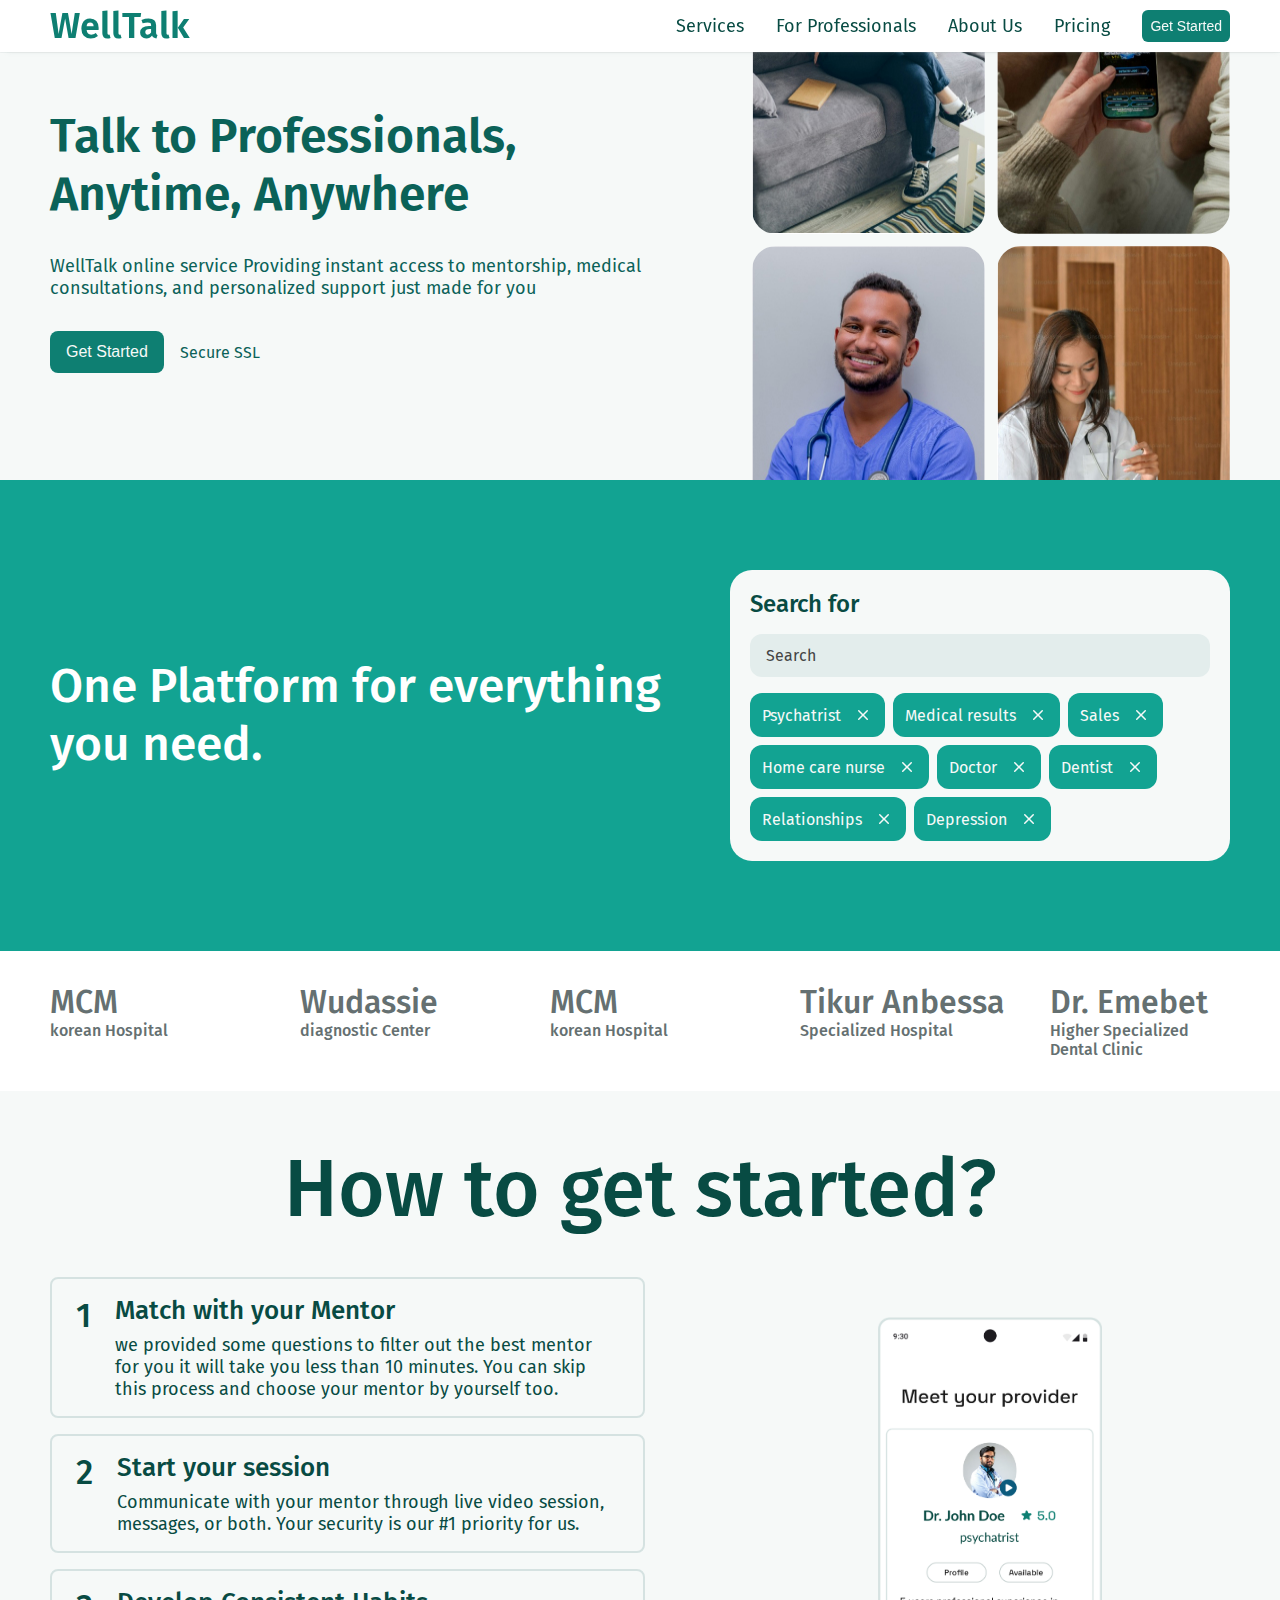
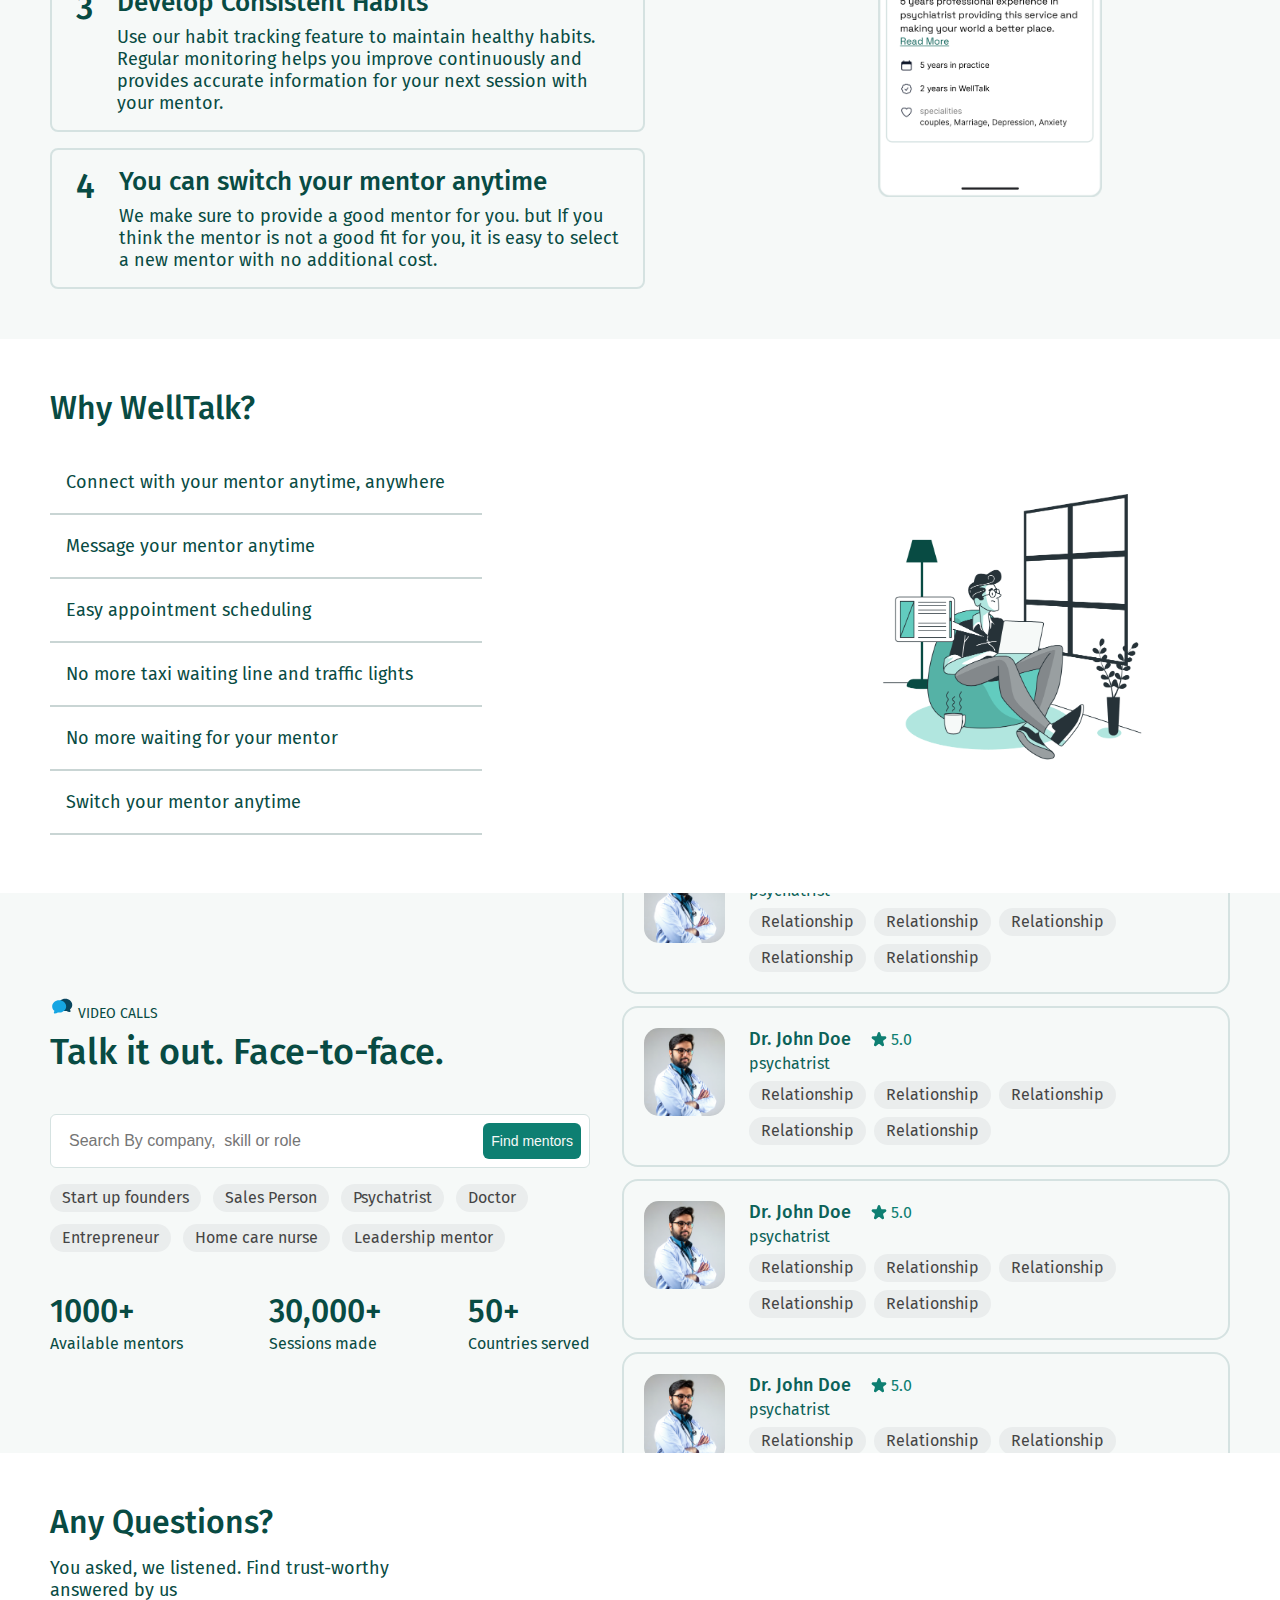
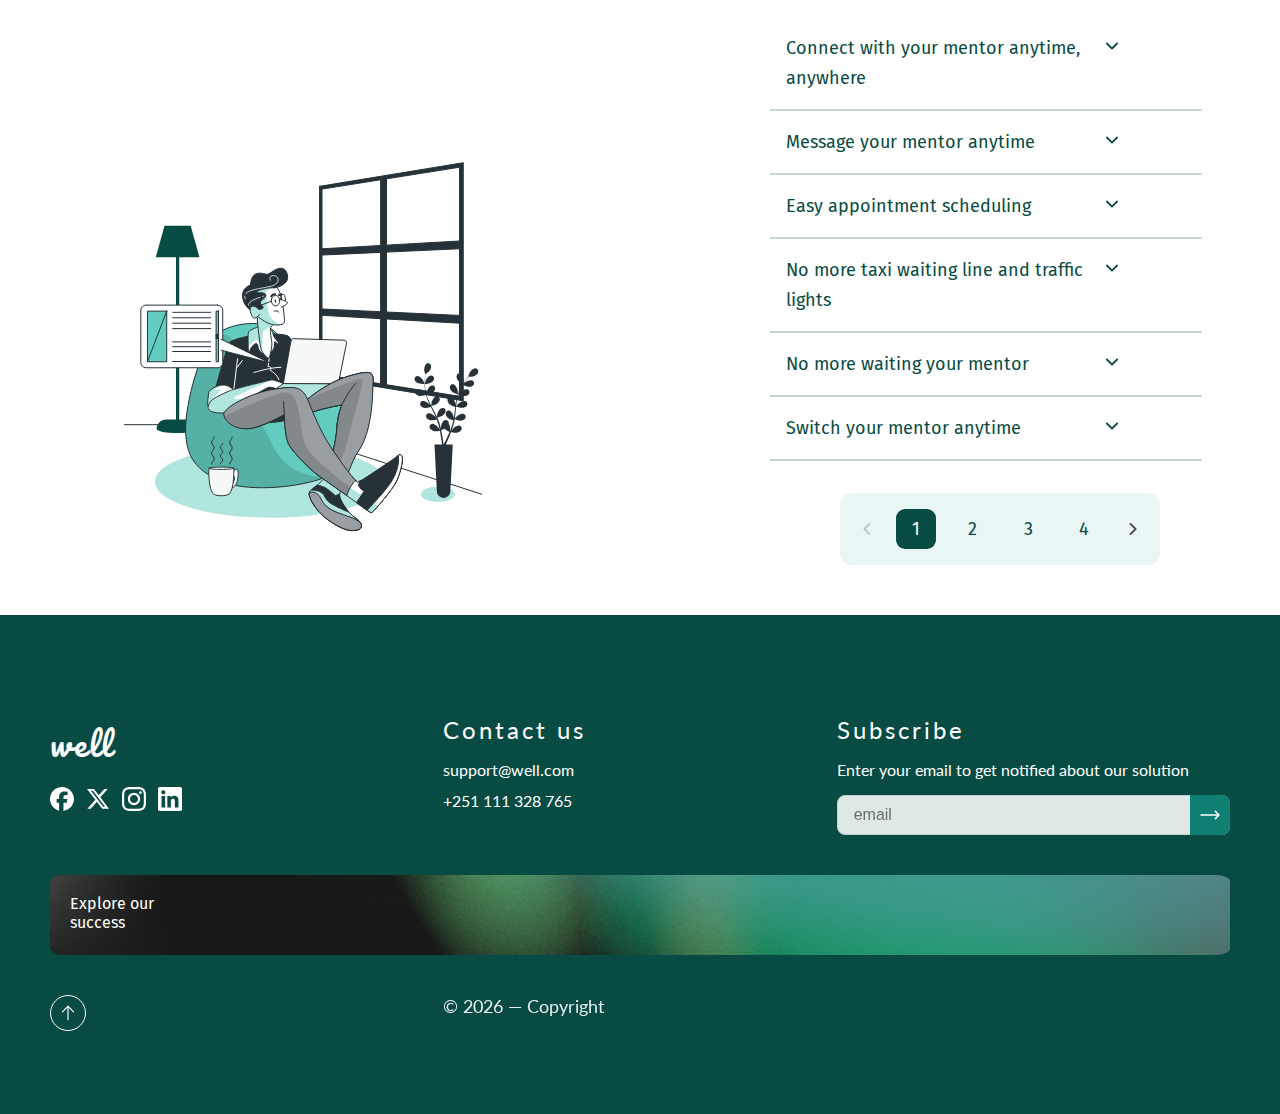
==== commit d16ac31d: "update the pricing and footer section" ====
--- a/components/index.html
+++ b/components/index.html
@@ -1,777 +1,868 @@
-<!DOCTYPE html>
-<html lang="en">
-<head>
-    <meta charset="UTF-8">
-    <meta name="viewport" content="width=device-width, initial-scale=1.0">
-    <title>Well Talk</title>
-    <!-- google fonts-->
-    <link rel="preconnect" href="https://fonts.googleapis.com">
-<link rel="preconnect" href="https://fonts.gstatic.com" crossorigin>
-<link href="https://fonts.googleapis.com/css2?family=Fira+Sans:ital,wght@0,100;0,200;0,300;0,400;0,500;0,600;0,700;0,800;0,900;1,100;1,200;1,300;1,400;1,500;1,600;1,700;1,800;1,900&family=Lato:ital,wght@0,100;0,300;0,400;0,700;0,900;1,100;1,300;1,400;1,700;1,900&family=Pacifico&display=swap" rel="stylesheet">
-    <!-- custom     css-->
-    <link rel="stylesheet" href="./static/styles/global.css">
-    <link rel="stylesheet" href="./static/styles/nav.css">
-    <link rel="stylesheet" href="./static/styles/styles.css">
-</head>
-<body>
-    <nav class="nav-bar">
-        <div class="nav-bar-lg">
-         <div class="brand-name">
-             WellTalk
-         </div>
-         <div class="nav-links">
-             <p class="services">Services <span></span></p>
-             <p class="for-professionals">For Professionals</p>
-             <p class="about-us">About Us</p>
-             <p class="pricing">Pricing</p>
-             <button class="primary btn-md">Get Started</button>
-         </div> 
-         </div>
-        <div class="nav-bar-md">
-         <button class="primary btn-md">Get Started</button>
-         <div class="brand-name">
-             WellTalk
-         </div>
-         <div class="nav-links-md js-nav-links-md">
-             <p class="services">Services <span></span></p>
-             <p class="for-professionals">For Professionals</p>
-             <p class="about-us">About Us</p>
-             <p class="pricing">Pricing</p>
-         </div>
- 
-         <div>
-             <a class="menu-button js-menu-button">
-                <div class="menu-bar start"></div>
-                <div class="menu-bar middle"></div>
-                <div class="menu-bar end"></div>
-             </a>
-         </div>
-        </div>
-     </nav>
- 
-
-    <!-- heading seciton-->
-     <div class="main-value-props-container" id="main-value-props-container">
-
-        <div class="right-side-sm">
-            <img src="./static/assets/users/provider-vc-christina.png" class="right-side-img-sm" alt="doctor sitting on the couch" >
-            <button class="btn outlined sm border-white">Get started</button>
-        </div>
-
-        <div class="left-side container">
-            <h1 class="heading">Talk to Professionals, Anytime, Anywhere </h1>
-            <p class="description">WellTalk online service Providing instant access to mentorship, medical consultations, and personalized support just made for you</p>
-           <div class="getting-started-container">
-            <button class="primary btn-xl">Get Started</button>
-            <p>Secure SSL</p>
-           </div>
-        </div> <!-- end left side-->
-
-        <div class="right-side container">
-            <div class="carousel-1">
-                <!-- vc providers-->
-                <div class="vc-container">
-                    <img class="provider-img" src="./static//assets/users/provider 1.jpg" alt="service provider image">
-                </div>
-                
-                <div class="vc-container">
-                        <img class="provider-img" src="./static//assets/users/provider 2.jpg" alt="service provider image">
-                </div>  
-                <div class="vc-container">
-                        <img class="provider-img" src="./static//assets/users/provider 3.jpg" alt="service provider image">
-                </div>  
-                <div class="vc-container">
-                        <img class="provider-img" src="./static//assets/users/provider 4.jpg" alt="service provider image">
-                </div>
-            </div>
-            <div class="carousel-2">
-                <!-- vc providers-->
-                <div class="vc-container">
-                        <img class="provider-img" src="./static//assets/users/provider 1.jpg" alt="service provider image">
-                </div>  
-                <div class="vc-container">
-                        <img class="provider-img" src="./static//assets/users/provider 2.jpg" alt="service provider image">
-                </div>  
-                <div class="vc-container">
-                        <img class="provider-img" src="./static//assets/users/provider 3.jpg" alt="service provider image">
-                </div>  
-                <div class="vc-container">
-                        <img class="provider-img" src="./static//assets/users/provider 4.jpg" alt="service provider image">
-                </div>
-
-
-            </div>
-
-        </div>
-
-     </div> <!-- end main value props-->
-    
-     <!-- About section / description-->
-     <div class="description container">
-        <div class="left description">
-            <h2 class="heading">One Platform for everything you need.</h2>
-        </div>
-
-        <div class="right description"><!-- right section-->
-            <div class="folder">
-                <div class="search-for heading">Search for</div>
-                <div class="search-bar">
-                    <span class="leading search-btn">
-                  </span> Search
-                </div>
-                <div class="chips container">
-                    <div class="single-chip">
-                        Psychatrist
-                        <span class="x-mark-container"><svg xmlns="http://www.w3.org/2000/svg" viewBox="0 0 20 20" fill="currentColor" class="size-5 x-mark-svg">
-                        <path d="M6.28 5.22a.75.75 0 0 0-1.06 1.06L8.94 10l-3.72 3.72a.75.75 0 1 0 1.06 1.06L10 11.06l3.72 3.72a.75.75 0 1 0 1.06-1.06L11.06 10l3.72-3.72a.75.75 0 0 0-1.06-1.06L10 8.94 6.28 5.22Z" />
-                      </svg>
-                      </span>
-                    </div>
-                    <div class="single-chip">
-                        Medical results
-                        <span class="x-mark-container"><svg xmlns="http://www.w3.org/2000/svg" viewBox="0 0 20 20" fill="currentColor" class="size-5 x-mark-svg">
-                        <path d="M6.28 5.22a.75.75 0 0 0-1.06 1.06L8.94 10l-3.72 3.72a.75.75 0 1 0 1.06 1.06L10 11.06l3.72 3.72a.75.75 0 1 0 1.06-1.06L11.06 10l3.72-3.72a.75.75 0 0 0-1.06-1.06L10 8.94 6.28 5.22Z" />
-                      </svg>
-                      </span>
-                    </div>
-                    <div class="single-chip">
-                        Sales
-                        <span class="x-mark-container"><svg xmlns="http://www.w3.org/2000/svg" viewBox="0 0 20 20" fill="currentColor" class="size-5 x-mark-svg">
-                        <path d="M6.28 5.22a.75.75 0 0 0-1.06 1.06L8.94 10l-3.72 3.72a.75.75 0 1 0 1.06 1.06L10 11.06l3.72 3.72a.75.75 0 1 0 1.06-1.06L11.06 10l3.72-3.72a.75.75 0 0 0-1.06-1.06L10 8.94 6.28 5.22Z" />
-                      </svg>
-                      </span>
-                    </div>
-                    <div class="single-chip">
-                        Home care nurse
-                        <span class="x-mark-container"><svg xmlns="http://www.w3.org/2000/svg" viewBox="0 0 20 20" fill="currentColor" class="size-5 x-mark-svg">
-                        <path d="M6.28 5.22a.75.75 0 0 0-1.06 1.06L8.94 10l-3.72 3.72a.75.75 0 1 0 1.06 1.06L10 11.06l3.72 3.72a.75.75 0 1 0 1.06-1.06L11.06 10l3.72-3.72a.75.75 0 0 0-1.06-1.06L10 8.94 6.28 5.22Z" />
-                      </svg>
-                      </span>
-                    </div>
-                    <div class="single-chip">
-                        Doctor
-                        <span class="x-mark-container"><svg xmlns="http://www.w3.org/2000/svg" viewBox="0 0 20 20" fill="currentColor" class="size-5 x-mark-svg">
-                        <path d="M6.28 5.22a.75.75 0 0 0-1.06 1.06L8.94 10l-3.72 3.72a.75.75 0 1 0 1.06 1.06L10 11.06l3.72 3.72a.75.75 0 1 0 1.06-1.06L11.06 10l3.72-3.72a.75.75 0 0 0-1.06-1.06L10 8.94 6.28 5.22Z" />
-                      </svg>
-                      </span>
-                    </div>
-                    <div class="single-chip">
-                        Dentist
-                        <span class="x-mark-container"><svg xmlns="http://www.w3.org/2000/svg" viewBox="0 0 20 20" fill="currentColor" class="size-5 x-mark-svg">
-                        <path d="M6.28 5.22a.75.75 0 0 0-1.06 1.06L8.94 10l-3.72 3.72a.75.75 0 1 0 1.06 1.06L10 11.06l3.72 3.72a.75.75 0 1 0 1.06-1.06L11.06 10l3.72-3.72a.75.75 0 0 0-1.06-1.06L10 8.94 6.28 5.22Z" />
-                      </svg>
-                      </span>
-                    </div>
-                    <div class="single-chip">
-                        Relationships
-                        <span class="x-mark-container"><svg xmlns="http://www.w3.org/2000/svg" viewBox="0 0 20 20" fill="currentColor" class="size-5 x-mark-svg">
-                        <path d="M6.28 5.22a.75.75 0 0 0-1.06 1.06L8.94 10l-3.72 3.72a.75.75 0 1 0 1.06 1.06L10 11.06l3.72 3.72a.75.75 0 1 0 1.06-1.06L11.06 10l3.72-3.72a.75.75 0 0 0-1.06-1.06L10 8.94 6.28 5.22Z" />
-                      </svg>
-                      </span>
-                    </div>
-                    <div class="single-chip">
-                        Depression
-                        <span class="x-mark-container"><svg xmlns="http://www.w3.org/2000/svg" viewBox="0 0 20 20" fill="currentColor" class="size-5 x-mark-svg">
-                        <path d="M6.28 5.22a.75.75 0 0 0-1.06 1.06L8.94 10l-3.72 3.72a.75.75 0 1 0 1.06 1.06L10 11.06l3.72 3.72a.75.75 0 1 0 1.06-1.06L11.06 10l3.72-3.72a.75.75 0 0 0-1.06-1.06L10 8.94 6.28 5.22Z" />
-                      </svg>
-                      </span>
-                    </div>
-
-                    
-                </div>
-            </div>
-        </div><!-- end right section-->
-        
-     </div>
-     <!-- End about section / description-->
-      <div class="partners testimonial container"> <!-- partners testimonial-->
-        <div class="partner-carousel partner-carousel-one">
-            <div class="partner">
-                <p class="logo">MCM</p>
-                <p class="name">korean Hospital</p>
-            </div>
-            <div class="partner">
-                <p class="logo">MCM</p>
-                <p class="name">korean Hospital</p>
-            </div>
-            <div class="partner">
-                <p class="logo">Wudassie</p>
-                <p class="name">diagnostic Center</p>
-            </div>
-        </div>
-       <div class="partner-carousel partner-carousel-two">
-        <div class="partner">
-            <p class="logo">Tikur Anbessa</p>
-            <p class="name">Specialized Hospital</p>
-        </div>
-        <div class="partner">
-            <p class="logo">Dr. Emebet</p>
-            <p class="name">Higher Specialized Dental Clinic</p>
-        </div>
-        <div class="partner">
-            <p class="logo">Sitota</p>
-            <p class="name">Center for Mental Health Care</p>
-        </div>
-       </div>
-      </div> <!-- End partners testimonial-->
-
-      <div class="getting-started-section js-getting-started"> <!-- Getting started-->
-            <div class="getting-started-section-lg"> <!-- Desktop getting started -->
-                <h2 class="getting-started-header">How to get started?</h2>
-                <div class="getting started container">
-                     <div class="step-cards">
-                        <div class="single step-guide first js-step-guide" id="first-step-lg" data-item="first">
-                            <div class="step">1</div>
-                            <div class="instruction">
-                                <p class="title">Match with your Mentor </p>
-                                <p class="description">we provided some questions
-                                     to filter out the best mentor for you it will take
-                                      you less than 10 minutes. You can skip this process 
-                                      and choose your mentor by yourself too.</p>
-                            </div>
-                        </div><!-- end single step guide-->
-                        <div class="single step-guide second js-step-guide" id="second-step-lg" data-item="second">
-                            <div class="step">2</div>
-                            <div class="instruction">
-                                <p class="title">Start your session </p>
-                                <p class="description">Communicate with your mentor through
-                                     live video session,  messages, or both. 
-                                     Your security is our #1 priority for us.</p>
-                            </div>
-                        </div><!-- end single step guide-->
-                        <div class="single step-guide third js-step-guide" id="third-step-lg" data-item="third">
-                            <div class="step">3</div>
-                            <div class="instruction">
-                                <p class="title">Develop Consistent Habits  </p>
-                                <p class="description">Use our habit tracking feature to maintain
-                                     healthy habits. Regular monitoring helps you improve
-                                      continuously and provides accurate information for 
-                                      your next session with your mentor.</p>
-                            </div>
-                        </div><!-- end single step guide-->
-                        <div class="single step-guide fourth js-step-guide" id="fourth-step-lg" data-item="fourth" >
-                            <div class="step">4</div>
-                            <div class="instruction">
-                                <p class="title">You can switch your mentor anytime  </p>
-                                <p class="description">We make sure to provide a good mentor for you. 
-                                    but If you think the mentor is not a good fit for 
-                                    you, it is easy to select a new mentor with no additional 
-                                    cost.</p>
-                            </div>
-                        </div><!-- end single step guide-->
-                    </div><!-- End step-cards -->
-        
-                    <div class="phone-container js-lg-phone-container">
-                        <img src="./static/assets/other image assets/match-with-mentor.png" class="first right-section phone screen phone-enabled" alt="matching with the provider image">
-                        <img src="./static/assets/other image assets/start-your-session.png " class="second right-section phone screen" alt="two people chatting over video">
-                        <img src="./static/assets/other image assets/track-your-habits.png" class="third right-section phone screen" alt="person taking while walking">
-                        <img src="./static/assets/other image assets/change-your-mentor-screen.png" class="fourth right-section phone screen"  alt="habit tracking screenshot section">
-                    </div>
-                </div>
-            </div> <!-- End Desktop getting started -->
-            <div class="getting-started-section-sm js-getting-started-sm"> <!-- Mobile Getting started -->
-                    <div class="all-getting-started js-all-getting-started">
-                         <div class="getting-started first" id="getting-started-first">
-                        <div class="phone-container">
-                        <img class="first phone screen right-section" src="./static/assets/other image assets/match-with-mentor.png" alt="">
-                        <!-- <img src="./static/assets/users/match-with-mentor.png" class="second right-section phone screen" alt="matching with the provider image"> -->
-                        </div>
-                        <div class="single step-guide">
-                            <div class="step">1</div>
-                            <div class="instruction">
-                                <p class="title">Match with your Mentor</p>
-                                <p class="description">we provided some questions to filter out the best mentor for you it will take you less than 10 minutes. You can skip this process and choose your mentor by yourself too.</p>
-                            </div>
-                        </div><!-- end single step guide-->
-                         </div>
-                         <div class="getting-started second" id="getting-started-second">
-                            <div class="phone-container">
-                                 <img src="./static/assets/other image assets/start-your-session.png" class="second right-section phone screen" alt="matching with the provider image"> 
-                            </div>
-                        <div class="step-cards">
-                            <div class="single step-guide">
-                                <div class="step">2</div>
-                                <div class="instruction">
-                                    <p class="title">Start your session  </p>
-                                    <p class="description">Communicate with your mentor through live video session, messages, or both. Your security is our #1 priority for us.</p>
-                                </div>
-                            </div><!-- end single step guide-->
-                        </div>
-                        </div>
-                        <div class="getting-started third" id="getting-started-third">
-                            <div class="phone-container">
-                                <img class="first phone screen right-section" src="./static/assets/other image assets/track-your-habits.png" alt="">
-                                <!-- <img src="./static/assets/users/match-with-mentor.png" class="second right-section phone screen" alt="matching with the provider image"> -->
-                            </div>
-                          <div class="step-cards">
-                              <div class="single step-guide">
-                                <div class="step">3</div>
-                                <div class="instruction">
-                                    <p class="title">Develop Consistent Habits</p>
-                                    <p class="description">Use our habit tracking feature to maintain healthy habits. Regular monitoring helps you improve continuously and provides accurate information for your next session with your mentor.</p>
-                                </div>
-                            </div><!-- end single step guide-->
-                          </div>
-                        </div>
-                        <div class="getting-started fourth" id="getting-started-fourth">
-                            <div class="phone-container">
-                                <img class="first phone screen right-section" src="./static/assets/other image assets/change-your-mentor-screen.png" alt="">
-                                <!-- <img src="./static/assets/users/match-with-mentor.png" class="second right-section phone screen" alt="matching with the provider image"> -->
-                            </div>
-                          <div class="step-cards">
-                              <div class="single step-guide">
-                                <div class="step">4</div>
-                                <div class="instruction">
-                                    <p class="title">You can switch your mentor anytime</p>
-                                    <p class="description">We make sure to provide a good mentor for you. but If you think the mentor is not a good fit for you, it is easy to select a new mentor with no additional cost.</p>
-                                </div>
-                            </div><!-- end single step guide-->
-                          </div>
-                        </div>
-                    </div>
-                    <!-- add more getting started containers -->
-                <div class="carousel-container js-getting-started-carousel">
-                     <a href="#getting-started-first" class="carousel one carousel-active js-carousel"></a>
-                     <a href="#getting-started-second" class="carousel two js-carousel"></a>
-                     <a href="#getting-started-third" class="carousel three js-carousel"></a>
-                     <a href="#getting-started-fourth" class="carousel fourth js-carousel"></a>
-                     <!-- <a href="#getting-started-fourth" class="carousel fourth js-carousel"></a> -->
-                </div>
-            </div> <!-- End Mobile Getting started-->
-         
-      </div> <!-- End Getting started-->
-      
-      <div class="why-full-section"> <!-- why section -->
-      <div class="why-section-heading">Why WellTalk?</div>
-        <div class="why-section js-why-section">
-            <div class="why-descriptions container">
-                <div class="single-why-description-container js-single-why-description" data-item="first">
-                    <div class="single why-description">
-                        <p class="description">Connect with your mentor anytime, anywhere</p>
-                        <!-- chevron down -->
-                            <!-- <svg xmlns="http://www.w3.org/2000/svg" viewBox="0 0 20 20" fill="currentColor" class="size-5 chevron-down chevron">
-                                <path fill-rule="evenodd" d="M5.22 8.22a.75.75 0 0 1 1.06 0L10 11.94l3.72-3.72a.75.75 0 1 1 1.06 1.06l-4.25 4.25a.75.75 0 0 1-1.06 0L5.22 9.28a.75.75 0 0 1 0-1.06Z" clip-rule="evenodd" />
-                            </svg>
-                            <svg xmlns="http://www.w3.org/2000/svg" fill="none" viewBox="0 0 24 24" stroke-width="1.5" stroke="currentColor" class="size-5 chevron-up chevron">
-                                <path stroke-linecap="round" stroke-linejoin="round" d="m4.5 15.75 7.5-7.5 7.5 7.5" />
-                              </svg>
-                              <div class="drop-down-desc">
-                                Lorem ipsum dolor sit amet consectetur adipisicing elit. Ea consequuntur autem doloribus magni dignissimos atque veniam accusantium natus, laborum dolore ex quos pariatur? Odit qui explicabo veniam alias quibusdam vero?
-                            </div> -->
-                        </div>
-                </div>
-                <div class="single-why-description-container js-single-why-description" data-item="second">
-                    <div class="single why-description">
-                        <p class="description">Message your mentor anytime</p>
-                        <!-- chevron down -->
-                            <!-- <svg xmlns="http://www.w3.org/2000/svg" viewBox="0 0 20 20" fill="currentColor" class="size-5 chevron-down chevron">
-                                <path fill-rule="evenodd" d="M5.22 8.22a.75.75 0 0 1 1.06 0L10 11.94l3.72-3.72a.75.75 0 1 1 1.06 1.06l-4.25 4.25a.75.75 0 0 1-1.06 0L5.22 9.28a.75.75 0 0 1 0-1.06Z" clip-rule="evenodd" />
-                            </svg>
-                            <svg xmlns="http://www.w3.org/2000/svg" fill="none" viewBox="0 0 24 24" stroke-width="1.5" stroke="currentColor" class="size-5 chevron-up chevron">
-                                <path stroke-linecap="round" stroke-linejoin="round" d="m4.5 15.75 7.5-7.5 7.5 7.5" />
-                              </svg>
-                              <div class="drop-down-desc">
-                                Lorem ipsum dolor sit amet consectetur adipisicing elit. Ea consequuntur autem doloribus magni dignissimos atque veniam accusantium natus, laborum dolore ex quos pariatur? Odit qui explicabo veniam alias quibusdam vero?
-                            </div> -->
-                        </div>
-                </div>
-                <div class="single-why-description-container js-single-why-description" data-item="third">
-                    <div class="single why-description">
-                      <p class="description">Easy appointment scheduling</p>
-                            <!-- chevron down -->
-                            <!-- <svg xmlns="http://www.w3.org/2000/svg" viewBox="0 0 20 20" fill="currentColor" class="size-5 chevron-down chevron">
-                                <path fill-rule="evenodd" d="M5.22 8.22a.75.75 0 0 1 1.06 0L10 11.94l3.72-3.72a.75.75 0 1 1 1.06 1.06l-4.25 4.25a.75.75 0 0 1-1.06 0L5.22 9.28a.75.75 0 0 1 0-1.06Z" clip-rule="evenodd" />
-                            </svg>
-                            <svg xmlns="http://www.w3.org/2000/svg" fill="none" viewBox="0 0 24 24" stroke-width="1.5" stroke="currentColor" class="size-5 chevron-up chevron">
-                                <path stroke-linecap="round" stroke-linejoin="round" d="m4.5 15.75 7.5-7.5 7.5 7.5" />
-                              </svg>
-                              <div class="drop-down-desc">
-                                Lorem ipsum dolor sit amet consectetur adipisicing elit. Ea consequuntur autem doloribus magni dignissimos atque veniam accusantium natus, laborum dolore ex quos pariatur? Odit qui explicabo veniam alias quibusdam vero?
-                            </div> -->
-                    </div>
-                </div>
-                <div class="single-why-description-container js-single-why-description" data-item="fourth">
-                    <div class="single why-description">
-                        <!-- chevron down -->
-                        <p class="description">No more taxi waiting line and traffic lights</p>
-                            <!-- <svg xmlns="http://www.w3.org/2000/svg" viewBox="0 0 20 20" fill="currentColor" class="size-5 chevron-down chevron">
-                                <path fill-rule="evenodd" d="M5.22 8.22a.75.75 0 0 1 1.06 0L10 11.94l3.72-3.72a.75.75 0 1 1 1.06 1.06l-4.25 4.25a.75.75 0 0 1-1.06 0L5.22 9.28a.75.75 0 0 1 0-1.06Z" clip-rule="evenodd" />
-                            </svg>
-                            <svg xmlns="http://www.w3.org/2000/svg" fill="none" viewBox="0 0 24 24" stroke-width="1.5" stroke="currentColor" class="size-5 chevron-up chevron">
-                                <path stroke-linecap="round" stroke-linejoin="round" d="m4.5 15.75 7.5-7.5 7.5 7.5" />
-                              </svg>
-                              <div class="drop-down-desc">
-                                Lorem ipsum dolor sit amet consectetur adipisicing elit. Ea consequuntur autem doloribus magni dignissimos atque veniam accusantium natus, laborum dolore ex quos pariatur? Odit qui explicabo veniam alias quibusdam vero?
-                            </div> -->
-                        </div> 
-                </div>
-                <div class="single-why-description-container js-single-why-description" data-item="fifth">
-                    <div class="single why-description">
-                        <p class="description">No more waiting for your mentor</p>
-                        <!-- chevron down -->
-                            <!-- <svg xmlns="http://www.w3.org/2000/svg" viewBox="0 0 20 20" fill="currentColor" class="size-5 chevron-down chevron">
-                                <path fill-rule="evenodd" d="M5.22 8.22a.75.75 0 0 1 1.06 0L10 11.94l3.72-3.72a.75.75 0 1 1 1.06 1.06l-4.25 4.25a.75.75 0 0 1-1.06 0L5.22 9.28a.75.75 0 0 1 0-1.06Z" clip-rule="evenodd" />
-                            </svg>
-                            <svg xmlns="http://www.w3.org/2000/svg" fill="none" viewBox="0 0 24 24" stroke-width="1.5" stroke="currentColor" class="size-5 chevron-up chevron">
-                                <path stroke-linecap="round" stroke-linejoin="round" d="m4.5 15.75 7.5-7.5 7.5 7.5" />
-                              </svg>
-                              <div class="drop-down-desc">
-                                Lorem ipsum dolor sit amet consectetur adipisicing elit. Ea consequuntur autem doloribus magni dignissimos atque veniam accusantium natus, laborum dolore ex quos pariatur? Odit qui explicabo veniam alias quibusdam vero?
-                            </div> -->
-                        </div>
-                </div>
-                <div class="single-why-description-container js.single-why-description" data-item="sixth">
-                    <div class="single why-description">
-                        <p class="description">Switch your mentor anytime</p>
-                            <!-- <svg xmlns="http://www.w3.org/2000/svg" viewBox="0 0 20 20" fill="currentColor" class="size-5 chevron-down chevron">
-                                <path fill-rule="evenodd" d="M5.22 8.22a.75.75 0 0 1 1.06 0L10 11.94l3.72-3.72a.75.75 0 1 1 1.06 1.06l-4.25 4.25a.75.75 0 0 1-1.06 0L5.22 9.28a.75.75 0 0 1 0-1.06Z" clip-rule="evenodd" />
-                            </svg>
-                            <svg xmlns="http://www.w3.org/2000/svg" fill="none" viewBox="0 0 24 24" stroke-width="1.5" stroke="currentColor" class="size-5 chevron-up chevron">
-                                <path stroke-linecap="round" stroke-linejoin="round" d="m4.5 15.75 7.5-7.5 7.5 7.5" />
-                              </svg>
-                              <div class="drop-down-desc">
-                                Lorem ipsum dolor sit amet consectetur adipisicing elit. Ea consequuntur autem doloribus magni dignissimos atque veniam accusantium natus, laborum dolore ex quos pariatur? Odit qui explicabo veniam alias quibusdam vero?
-                            </div> -->
-                        </div>
-                </div>
-            </div>
-            <!-- right section switched-->
-            <div class="image-container">
-                <img class="img reason-guide first reason-active" src="./static/assets/other image assets/person-sitting-on-couch.png" alt="">
-                <img class="img reason-guide second" src="./static/assets/other image assets/message-your-mentor.png" alt="">
-                <img class="img reason-guide third" src="./static/assets/other image assets/appointment.png" alt="">
-                <img class="img reason-guide fourth" src="./static/assets/other image assets/waiting-for-taxi.png" alt="">
-                <img class="img reason-guide fifth" src="./static/assets/other image assets/waiting-a-mentor.png" alt="">
-                <img class="img reason-guide sixth" src="./static/assets/other image assets/change-your-mentor.png" alt="">
-            </div>
-        </div>
-      </div> <!-- End why section -->
-
-    <div class="achivements-section"> <!-- Achivements section-->
-        <div class="left">
-           <div class="heading">
-                <p><img src="./static/assets/other image assets/messages-back-forth.svg" alt=""> Video Calls</p>
-                <p>Talk it out. Face-to-face.</p>
-           </div>
-           <div class="search container">
-                <div class="search-bar-with-btn">
-                    <input type="text" placeholder="Search By company,  skill or role">
-                    <button class="btn primary btn-md">Find mentors</button>
-                </div>
-                <div class="suggested-keywords">
-                    <div class="single-keyword">Start up founders</div>
-                    <div class="single-keyword">Sales Person</div>
-                    <div class="single-keyword">Psychatrist</div>
-                    <div class="single-keyword">Doctor</div>
-                    <div class="single-keyword">Entrepreneur</div>
-                    <div class="single-keyword">Home care nurse</div>
-                    <div class="single-keyword">Leadership mentor</div>
-                </div>
-            </div>
-            <div class="achivement stats">
-                <div>
-                    <p class="stat">1000+</p>
-                    <p class="description">Available mentors</p>
-                </div>
-                <div>
-                    <p class="stat">30,000+</p>
-                    <p class="description">Sessions made</p>
-                </div>
-                <div>
-                    <p class="stat">50+</p>
-                    <p class="description">Countries served</p>
-                </div>
-               
-            </div>
-        </div> <!-- end left section-->
-        <div class="right"> <!-- right section-->
-            <div class="highlighted-providers highlighted-providers-one">
-                <div class="highlighted provider">
-                    <div class="provider-img">
-                        <img src="./static/assets/users/provider-featured.jpg" alt="">
-                    </div>
-                    <div class="provider-full-info">
-                        <div class="user-info">
-                            <p class="username">Dr. John Doe <span class="rating"><img src="./static/assets/other image assets/star.svg" alt="" >5.0</span></p>
-                            <p class="profession">psychatrist</p>
-                        </div>
-                        <div class="suggested-keywords">
-                            <div class="single-keyword">Relationship</div>
-                            <div class="single-keyword">Relationship</div>
-                            <div class="single-keyword">Relationship</div>
-                            <div class="single-keyword">Relationship</div>
-                            <div class="single-keyword">Relationship</div>
-                        </div>
-                    </div>
-                </div> <!-- end single provider -->
-                <div class="highlighted provider">
-                    <div class="provider-img">
-                        <img src="./static/assets/users/provider-featured.jpg" alt="">
-                    </div>
-                    <div class="provider-full-info">
-                        <div class="user-info">
-                            <p class="username">Dr. John Doe <span class="rating"><img src="./static/assets/other image assets/star.svg" alt="" >5.0</span></p>
-                            <p class="profession">psychatrist</p>
-                        </div>
-                        <div class="suggested-keywords">
-                            <div class="single-keyword">Relationship</div>
-                            <div class="single-keyword">Relationship</div>
-                            <div class="single-keyword">Relationship</div>
-                            <div class="single-keyword">Relationship</div>
-                            <div class="single-keyword">Relationship</div>
-                        </div>
-                    </div>
-                </div> <!-- end single provider -->
-                <div class="highlighted provider">
-                    <div class="provider-img">
-                        <img src="./static/assets/users/provider-featured.jpg" alt="">
-                    </div>
-                    <div class="provider-full-info">
-                        <div class="user-info">
-                            <p class="username">Dr. John Doe <span class="rating"><img src="./static/assets/other image assets/star.svg" alt="" >5.0</span></p>
-                            <p class="profession">psychatrist</p>
-                        </div>
-                        <div class="suggested-keywords">
-                            <div class="single-keyword">Relationship</div>
-                            <div class="single-keyword">Relationship</div>
-                            <div class="single-keyword">Relationship</div>
-                            <div class="single-keyword">Relationship</div>
-                            <div class="single-keyword">Relationship</div>
-                        </div>
-                    </div>
-                </div> <!-- end single provider -->
-            </div>
-            <div class="highlighted-providers highlighted-providers-two">
-                <div class="highlighted provider">
-                    <div class="provider-img">
-                        <img src="./static/assets/users/provider-featured.jpg" alt="">
-                    </div>
-                    <div class="provider-full-info">
-                        <div class="user-info">
-                            <p class="username">Dr. John Doe <span class="rating"><img src="./static/assets/other image assets/star.svg" alt="" >5.0</span></p>
-                            <p class="profession">psychatrist</p>
-                        </div>
-                        <div class="suggested-keywords">
-                            <div class="single-keyword">Relationship</div>
-                            <div class="single-keyword">Relationship</div>
-                            <div class="single-keyword">Relationship</div>
-                            <div class="single-keyword">Relationship</div>
-                            <div class="single-keyword">Relationship</div>
-                        </div>
-                    </div>
-                </div> <!-- end single provider -->
-                <div class="highlighted provider">
-                    <div class="provider-img">
-                        <img src="./static/assets/users/provider-featured.jpg" alt="">
-                    </div>
-                    <div class="provider-full-info">
-                        <div class="user-info">
-                            <p class="username">Dr. John Doe <span class="rating"><img src="./static/assets/other image assets/star.svg" alt="" >5.0</span></p>
-                            <p class="profession">psychatrist</p>
-                        </div>
-                        <div class="suggested-keywords">
-                            <div class="single-keyword">Relationship</div>
-                            <div class="single-keyword">Relationship</div>
-                            <div class="single-keyword">Relationship</div>
-                            <div class="single-keyword">Relationship</div>
-                            <div class="single-keyword">Relationship</div>
-                        </div>
-                    </div>
-                </div> <!-- end single provider -->
-                <div class="highlighted provider">
-                    <div class="provider-img">
-                        <img src="./static/assets/users/provider-featured.jpg" alt="">
-                    </div>
-                    <div class="provider-full-info">
-                        <div class="user-info">
-                            <p class="username">Dr. John Doe <span class="rating"><img src="./static/assets/other image assets/star.svg" alt="" >5.0</span></p>
-                            <p class="profession">psychatrist</p>
-                        </div>
-                        <div class="suggested-keywords">
-                            <div class="single-keyword">Relationship</div>
-                            <div class="single-keyword">Relationship</div>
-                            <div class="single-keyword">Relationship</div>
-                            <div class="single-keyword">Relationship</div>
-                            <div class="single-keyword">Relationship</div>
-                        </div>
-                    </div>
-                </div> <!-- end single provider -->
-            </div>
-        </div> <!-- end right section-->
-    </div> <!-- End Achivements section-->
-
-    <div class="faq-full-section"> <!-- FAQ section -->
-        <div class="faq-section-heading">Any Questions?</div>
-        <div class="faq-section-description">You asked, we listened. Find trust-worthy answered by us</div>
-          <div class="faq-section">
-              <div class="image-container">
-                  <img class="img" src="./static/assets/other image assets/person-sitting-on-couch.svg" alt="">
-              </div>
-             <div class="faq-container-with-pagination">
-                <div class="faq-descriptions container">
-                    <div class="single-faq-description-container">
-                        <details class="single faq-description">
-                            <summary><p class="description">Connect with your mentor anytime, anywhere</p>
-                                <svg xmlns="http://www.w3.org/2000/svg" viewBox="0 0 20 20" fill="currentColor" class="size-5 chevron-down chevron">
-                                    <path fill-rule="evenodd" d="M5.22 8.22a.75.75 0 0 1 1.06 0L10 11.94l3.72-3.72a.75.75 0 1 1 1.06 1.06l-4.25 4.25a.75.75 0 0 1-1.06 0L5.22 9.28a.75.75 0 0 1 0-1.06Z" clip-rule="evenodd" />
-                                </svg>
-                                <svg xmlns="http://www.w3.org/2000/svg" fill="none" viewBox="0 0 24 24" stroke-width="1.5" stroke="currentColor" class="size-5 chevron-up chevron">
-                                    <path stroke-linecap="round" stroke-linejoin="round" d="m4.5 15.75 7.5-7.5 7.5 7.5" />
-                                  </svg></summary>
-                                  <div class="drop-down-desc">
-                                    Lorem ipsum dolor sit amet consectetur adipisicing elit. Ea consequuntur autem doloribus magni dignissimos atque veniam accusantium natus, laborum dolore ex quos pariatur? Odit qui explicabo veniam alias quibusdam vero?
-                                </div>
-                        </details>
-                          
-                       
-                          
-                    </div>
-                    <div class="single-faq-description-container">
-                        <details class="single faq-description">
-                            <summary><p class="description">Message your mentor anytime</p>
-                                <svg xmlns="http://www.w3.org/2000/svg" viewBox="0 0 20 20" fill="currentColor" class="size-5 chevron-down chevron">
-                                    <path fill-rule="evenodd" d="M5.22 8.22a.75.75 0 0 1 1.06 0L10 11.94l3.72-3.72a.75.75 0 1 1 1.06 1.06l-4.25 4.25a.75.75 0 0 1-1.06 0L5.22 9.28a.75.75 0 0 1 0-1.06Z" clip-rule="evenodd" />
-                                </svg>
-                                <svg xmlns="http://www.w3.org/2000/svg" fill="none" viewBox="0 0 24 24" stroke-width="1.5" stroke="currentColor" class="size-5 chevron-up chevron">
-                                    <path stroke-linecap="round" stroke-linejoin="round" d="m4.5 15.75 7.5-7.5 7.5 7.5" />
-                                  </svg></summary>
-                                  <div class="drop-down-desc">
-                                    Lorem ipsum dolor sit amet consectetur adipisicing elit. Ea consequuntur autem doloribus magni dignissimos atque veniam accusantium natus, laborum dolore ex quos pariatur? Odit qui explicabo veniam alias quibusdam vero?
-                                </div>
-                        </details>
-                          
-                       
-                          
-                    </div>
-                    <div class="single-faq-description-container">
-                        <details class="single faq-description">
-                            <summary><p class="description">Easy appointment scheduling</p>
-                                <svg xmlns="http://www.w3.org/2000/svg" viewBox="0 0 20 20" fill="currentColor" class="size-5 chevron-down chevron">
-                                    <path fill-rule="evenodd" d="M5.22 8.22a.75.75 0 0 1 1.06 0L10 11.94l3.72-3.72a.75.75 0 1 1 1.06 1.06l-4.25 4.25a.75.75 0 0 1-1.06 0L5.22 9.28a.75.75 0 0 1 0-1.06Z" clip-rule="evenodd" />
-                                </svg>
-                                <svg xmlns="http://www.w3.org/2000/svg" fill="none" viewBox="0 0 24 24" stroke-width="1.5" stroke="currentColor" class="size-5 chevron-up chevron">
-                                    <path stroke-linecap="round" stroke-linejoin="round" d="m4.5 15.75 7.5-7.5 7.5 7.5" />
-                                  </svg></summary>
-                                  <div class="drop-down-desc">
-                                    Lorem ipsum dolor sit amet consectetur adipisicing elit. Ea consequuntur autem doloribus magni dignissimos atque veniam accusantium natus, laborum dolore ex quos pariatur? Odit qui explicabo veniam alias quibusdam vero?
-                                </div>
-                        </details>
-                    </div>
-                    
-                    <div class="single-faq-description-container">
-                        <details class="single faq-description">
-                            <summary><p class="description">No more taxi waiting line and traffic lights</p>
-                                <svg xmlns="http://www.w3.org/2000/svg" viewBox="0 0 20 20" fill="currentColor" class="size-5 chevron-down chevron">
-                                    <path fill-rule="evenodd" d="M5.22 8.22a.75.75 0 0 1 1.06 0L10 11.94l3.72-3.72a.75.75 0 1 1 1.06 1.06l-4.25 4.25a.75.75 0 0 1-1.06 0L5.22 9.28a.75.75 0 0 1 0-1.06Z" clip-rule="evenodd" />
-                                </svg>
-                                <svg xmlns="http://www.w3.org/2000/svg" fill="none" viewBox="0 0 24 24" stroke-width="1.5" stroke="currentColor" class="size-5 chevron-up chevron">
-                                    <path stroke-linecap="round" stroke-linejoin="round" d="m4.5 15.75 7.5-7.5 7.5 7.5" />
-                                  </svg></summary>
-                                  <div class="drop-down-desc">
-                                    Lorem ipsum dolor sit amet consectetur adipisicing elit. Ea consequuntur autem doloribus magni dignissimos atque veniam accusantium natus, laborum dolore ex quos pariatur? Odit qui explicabo veniam alias quibusdam vero?
-                                </div>
-                        </details>
-                    </div>
-
-                    <div class="single-faq-description-container">
-                        <details class="single faq-description">
-                            <summary><p class="description">No more waiting your mentor</p>
-                                <svg xmlns="http://www.w3.org/2000/svg" viewBox="0 0 20 20" fill="currentColor" class="size-5 chevron-down chevron">
-                                    <path fill-rule="evenodd" d="M5.22 8.22a.75.75 0 0 1 1.06 0L10 11.94l3.72-3.72a.75.75 0 1 1 1.06 1.06l-4.25 4.25a.75.75 0 0 1-1.06 0L5.22 9.28a.75.75 0 0 1 0-1.06Z" clip-rule="evenodd" />
-                                </svg>
-                                <svg xmlns="http://www.w3.org/2000/svg" fill="none" viewBox="0 0 24 24" stroke-width="1.5" stroke="currentColor" class="size-5 chevron-up chevron">
-                                    <path stroke-linecap="round" stroke-linejoin="round" d="m4.5 15.75 7.5-7.5 7.5 7.5" />
-                                  </svg></summary>
-                                  <div class="drop-down-desc">
-                                    Lorem ipsum dolor sit amet consectetur adipisicing elit. Ea consequuntur autem doloribus magni dignissimos atque veniam accusantium natus, laborum dolore ex quos pariatur? Odit qui explicabo veniam alias quibusdam vero?
-                                </div>
-                        </details>
-                    </div>
-
-                   <div class="single-faq-description-container">
-                        <details class="single faq-description">
-                            <summary><p class="description">Switch your mentor anytime</p>
-                                <svg xmlns="http://www.w3.org/2000/svg" viewBox="0 0 20 20" fill="currentColor" class="size-5 chevron-down chevron">
-                                    <path fill-rule="evenodd" d="M5.22 8.22a.75.75 0 0 1 1.06 0L10 11.94l3.72-3.72a.75.75 0 1 1 1.06 1.06l-4.25 4.25a.75.75 0 0 1-1.06 0L5.22 9.28a.75.75 0 0 1 0-1.06Z" clip-rule="evenodd" />
-                                </svg>
-                                <svg xmlns="http://www.w3.org/2000/svg" fill="none" viewBox="0 0 24 24" stroke-width="1.5" stroke="currentColor" class="size-5 chevron-up chevron">
-                                    <path stroke-linecap="round" stroke-linejoin="round" d="m4.5 15.75 7.5-7.5 7.5 7.5" />
-                                  </svg></summary>
-                                  <div class="drop-down-desc">
-                                    Lorem ipsum dolor sit amet consectetur adipisicing elit. Ea consequuntur autem doloribus magni dignissimos atque veniam accusantium natus, laborum dolore ex quos pariatur? Odit qui explicabo veniam alias quibusdam vero?
-                                </div>
-                        </details>
-                    </div>
-                </div>
-                <!-- pagination -->
-                <div class="pagination-container">
-                    <svg xmlns="http://www.w3.org/2000/svg" viewBox="0 0 20 20" fill="currentColor" class="size-5 chevron-left pagination">
-                        <path fill-rule="evenodd" d="M11.78 5.22a.75.75 0 0 1 0 1.06L8.06 10l3.72 3.72a.75.75 0 1 1-1.06 1.06l-4.25-4.25a.75.75 0 0 1 0-1.06l4.25-4.25a.75.75 0 0 1 1.06 0Z" clip-rule="evenodd" />
-                    </svg>
-                    <div class="pagination current-questions">1</div>
-                    <div class="pagination">2</div>
-                    <div class="pagination">3</div>
-                    <div class="pagination">4</div>
-
-                    <svg xmlns="http://www.w3.org/2000/svg" viewBox="0 0 20 20" fill="currentColor" class="size-5 chevron-right pagination">
-                        <path fill-rule="evenodd" d="M8.22 5.22a.75.75 0 0 1 1.06 0l4.25 4.25a.75.75 0 0 1 0 1.06l-4.25 4.25a.75.75 0 0 1-1.06-1.06L11.94 10 8.22 6.28a.75.75 0 0 1 0-1.06Z" clip-rule="evenodd" />
-                    </svg>
-                      
-
-                </div>
-               
-             </div>
-          </div>
-        </div> <!-- FAQ section -->
-
-        <footer class="footer container">
-            <div class="branding">
-                <h3>well</h3>
-                <div class="social-accounts">
-                    <span class="icon facebook"><a href="#"><img src="static/assets/icons/facebook.svg" alt=""></a></span>
-                    <span class="icon x"><a href="#"><img src="static/assets/icons/x.svg" alt=""></a></span>
-                    <span class="icon instagram"><a href="#"><img src="static/assets/icons/instagram.svg" alt=""></a></span>
-                    <span class="icon linkedin"><a href="#"><img src="static/assets/icons/linked-in.svg" alt=""></a></span>
-                </div>
-            </div>
-            <div class="contact-us">
-                <h3>Contact us</h3>
-                <div class="contact-section">
-                    <p><a href="mailto:support@well.com">support@well.com</a></p>
-                    <p><a href="phone">+251 111 328 765</a></p>
-                </div>
-            </div>
-            <div class="subscribe">
-                <h3>Subscribe</h3>
-                <p>Enter your email to get notified about our solution</p>
-                <div class="email-submit">
-                    <input type="text" placeholder="email">
-                    <button class="submit" role="submit">
-                        <svg xmlns="http://www.w3.org/2000/svg" fill="none" viewBox="0 0 24 24" stroke-width="1.5" stroke="currentColor" class="size-6 arrow-right">
-                            <path stroke-linecap="round" stroke-linejoin="round" d="M17.25 8.25 21 12m0 0-3.75 3.75M21 12H3" />
-                          </svg>
-                          
-                    </button>
-                </div>
-            </div>
-            <div class="footer-explore">
-                <img class="footer-img" src="static/assets/other-image-assets/footer-explore.png" alt="">
-                <p>Explore our success</p>
-            </div>
-            <a class="go-to-start-btn" href="#main-value-props-container">
-                <svg xmlns="http://www.w3.org/2000/svg" fill="none" viewBox="0 0 24 24" stroke-width="1.5" stroke="currentColor" class="size-6 chevron-up">
-                    <path stroke-linecap="round" stroke-linejoin="round" d="M4.5 10.5 12 3m0 0 7.5 7.5M12 3v18" />
-                  </svg>
-            </a>
-            <div>
-                <p class="current-year js-current-year"></p>
-            </div>
-        </footer>
-
-
-
-        <script src="./static/scripts/navbar.js"></script>
-        <script src="./static/scripts/index.js" type="module"></script>
-
-</body>
+<!DOCTYPE html>
+<html lang="en">
+<head>
+    <meta charset="UTF-8">
+    <meta name="viewport" content="width=device-width, initial-scale=1.0">
+    <title>Well Talk</title>
+    <!-- google fonts-->
+    <link rel="preconnect" href="https://fonts.googleapis.com">
+<link rel="preconnect" href="https://fonts.gstatic.com" crossorigin>
+<link href="https://fonts.googleapis.com/css2?family=Fira+Sans:ital,wght@0,100;0,200;0,300;0,400;0,500;0,600;0,700;0,800;0,900;1,100;1,200;1,300;1,400;1,500;1,600;1,700;1,800;1,900&family=Lato:ital,wght@0,100;0,300;0,400;0,700;0,900;1,100;1,300;1,400;1,700;1,900&family=Pacifico&display=swap" rel="stylesheet">
+    <!-- custom     css-->
+    <link rel="stylesheet" href="./static/styles/global.css">
+    <link rel="stylesheet" href="./static/styles/nav.css">
+    <link rel="stylesheet" href="./static/styles/index.css">
+    <link rel="stylesheet" href="./static/styles/footer.css">
+</head>
+<body>
+    <nav class="nav-bar">
+        <div class="nav-bar-lg">
+         <div class="brand-name">
+             WellTalk
+         </div>
+         <div class="nav-links">
+             <p class="services">Services <span></span></p>
+             <p class="for-professionals">For Professionals</p>
+             <p class="about-us">About Us</p>
+             <p class="pricing">Pricing</p>
+             <button class="primary btn-md js-navigate-to-login" >Get Started</button>
+         </div> 
+         </div>
+        <div class="nav-bar-md">
+         <button class="primary btn-md js-navigate-to-login">Get Started</button>
+         <div class="brand-name">
+             WellTalk
+         </div>
+         <div class="nav-links-md js-nav-links-md">
+             <p class="services">Services <span></span></p>
+             <p class="for-professionals">For Professionals</p>
+             <p class="about-us">About Us</p>
+             <p class="pricing">Pricing</p>
+         </div>
+ 
+         <div>
+             <a class="menu-button js-menu-button">
+                <div class="menu-bar start"></div>
+                <div class="menu-bar middle"></div>
+                <div class="menu-bar end"></div>
+             </a>
+         </div>
+        </div>
+     </nav>
+ 
+
+    <!-- heading seciton-->
+     <div class="main-value-props-container" id="main-value-props-container">
+
+        <div class="right-side-sm">
+            <img src="./static/assets/users/provider-vc-christina.png" class="right-side-img-sm" alt="doctor sitting on the couch" >
+            <button class="btn outlined sm border-white js-navigate-to-login">Get started</button>
+        </div>
+
+        <div class="left-side container">
+            <h1 class="heading">Talk to Professionals, Anytime, Anywhere </h1>
+            <p class="description">WellTalk online service Providing instant access to mentorship, medical consultations, and personalized support just made for you</p>
+           <div class="getting-started-container">
+            <button class="primary btn-xl js-navigate-to-login">Get Started</button>
+            <p>Secure SSL</p>
+           </div>
+        </div> <!-- end left side-->
+
+        <div class="right-side container">
+            <div class="carousel-1 js-carousel-1">
+                <!-- vc providers-->
+                <div class="vc-container">
+                    <img class="provider-img" src="./static//assets/users/provider-1.jpg" alt="service provider image">
+                </div>
+                
+                <div class="vc-container">
+                        <img class="provider-img" src="./static//assets/users/provider-2.jpg" alt="service provider image">
+                </div>  
+                <div class="vc-container">
+                        <img class="provider-img" src="./static//assets/users/provider-3.jpg" alt="service provider image">
+                </div>  
+                <div class="vc-container">
+                        <img class="provider-img" src="./static//assets/users/provider-4.jpg" alt="service provider image">
+                </div>
+                <div class="vc-container">
+                    <img class="provider-img" src="./static//assets/users/provider-1.jpg" alt="service provider image">
+                </div>
+                
+                <div class="vc-container">
+                        <img class="provider-img" src="./static//assets/users/provider-2.jpg" alt="service provider image">
+                </div>  
+                <div class="vc-container">
+                        <img class="provider-img" src="./static//assets/users/provider-3.jpg" alt="service provider image">
+                </div>  
+                <div class="vc-container">
+                        <img class="provider-img" src="./static//assets/users/provider-4.jpg" alt="service provider image">
+                </div>
+                <div class="vc-container">
+                    <img class="provider-img" src="./static//assets/users/provider-1.jpg" alt="service provider image">
+                </div>
+                
+                <div class="vc-container">
+                        <img class="provider-img" src="./static//assets/users/provider-2.jpg" alt="service provider image">
+                </div>  
+                <div class="vc-container">
+                        <img class="provider-img" src="./static//assets/users/provider-3.jpg" alt="service provider image">
+                </div>  
+                <div class="vc-container">
+                        <img class="provider-img" src="./static//assets/users/provider-4.jpg" alt="service provider image">
+                </div>
+            </div>
+            <div class="carousel-2 js-carousel-2">
+                <!-- vc providers-->
+                <div class="vc-container">
+                    <img class="provider-img" src="./static//assets/users/provider-1.jpg" alt="service provider image">
+                </div>
+                
+                <div class="vc-container">
+                        <img class="provider-img" src="./static//assets/users/provider-2.jpg" alt="service provider image">
+                </div>  
+                <div class="vc-container">
+                        <img class="provider-img" src="./static//assets/users/provider-3.jpg" alt="service provider image">
+                </div>  
+                <div class="vc-container">
+                        <img class="provider-img" src="./static//assets/users/provider-4.jpg" alt="service provider image">
+                </div>
+                <div class="vc-container">
+                    <img class="provider-img" src="./static//assets/users/provider-1.jpg" alt="service provider image">
+                </div>
+                
+                <div class="vc-container">
+                        <img class="provider-img" src="./static//assets/users/provider-2.jpg" alt="service provider image">
+                </div>  
+                <div class="vc-container">
+                        <img class="provider-img" src="./static//assets/users/provider-3.jpg" alt="service provider image">
+                </div>  
+                <div class="vc-container">
+                        <img class="provider-img" src="./static//assets/users/provider-4.jpg" alt="service provider image">
+                </div>
+                <div class="vc-container">
+                    <img class="provider-img" src="./static//assets/users/provider-1.jpg" alt="service provider image">
+                </div>
+                
+                <div class="vc-container">
+                        <img class="provider-img" src="./static//assets/users/provider-2.jpg" alt="service provider image">
+                </div>  
+                <div class="vc-container">
+                        <img class="provider-img" src="./static//assets/users/provider-3.jpg" alt="service provider image">
+                </div>  
+                <div class="vc-container">
+                        <img class="provider-img" src="./static//assets/users/provider-4.jpg" alt="service provider image">
+                </div>
+                <div class="vc-container">
+                    <img class="provider-img" src="./static//assets/users/provider-1.jpg" alt="service provider image">
+                </div>
+                
+                <div class="vc-container">
+                        <img class="provider-img" src="./static//assets/users/provider-2.jpg" alt="service provider image">
+                </div>  
+                <div class="vc-container">
+                        <img class="provider-img" src="./static//assets/users/provider-3.jpg" alt="service provider image">
+                </div>  
+                <div class="vc-container">
+                        <img class="provider-img" src="./static//assets/users/provider-4.jpg" alt="service provider image">
+                </div>
+
+            </div>
+
+        </div>
+
+     </div> <!-- end main value props-->
+    
+     <!-- About section / description-->
+     <div class="description container">
+        <div class="left description">
+            <h2 class="heading">One Platform for everything you need.</h2>
+        </div>
+
+        <div class="right description"><!-- right section-->
+            <div class="folder">
+                <div class="search-for heading">Search for</div>
+                <div class="search-bar">
+                    <span class="leading search-btn">
+                  </span> Search
+                </div>
+                <div class="chips container">
+                    <div class="single-chip">
+                        Psychatrist
+                        <span class="x-mark-container"><svg xmlns="http://www.w3.org/2000/svg" viewBox="0 0 20 20" fill="currentColor" class="size-5 x-mark-svg">
+                        <path d="M6.28 5.22a.75.75 0 0 0-1.06 1.06L8.94 10l-3.72 3.72a.75.75 0 1 0 1.06 1.06L10 11.06l3.72 3.72a.75.75 0 1 0 1.06-1.06L11.06 10l3.72-3.72a.75.75 0 0 0-1.06-1.06L10 8.94 6.28 5.22Z" />
+                      </svg>
+                      </span>
+                    </div>
+                    <div class="single-chip">
+                        Medical results
+                        <span class="x-mark-container"><svg xmlns="http://www.w3.org/2000/svg" viewBox="0 0 20 20" fill="currentColor" class="size-5 x-mark-svg">
+                        <path d="M6.28 5.22a.75.75 0 0 0-1.06 1.06L8.94 10l-3.72 3.72a.75.75 0 1 0 1.06 1.06L10 11.06l3.72 3.72a.75.75 0 1 0 1.06-1.06L11.06 10l3.72-3.72a.75.75 0 0 0-1.06-1.06L10 8.94 6.28 5.22Z" />
+                      </svg>
+                      </span>
+                    </div>
+                    <div class="single-chip">
+                        Sales
+                        <span class="x-mark-container"><svg xmlns="http://www.w3.org/2000/svg" viewBox="0 0 20 20" fill="currentColor" class="size-5 x-mark-svg">
+                        <path d="M6.28 5.22a.75.75 0 0 0-1.06 1.06L8.94 10l-3.72 3.72a.75.75 0 1 0 1.06 1.06L10 11.06l3.72 3.72a.75.75 0 1 0 1.06-1.06L11.06 10l3.72-3.72a.75.75 0 0 0-1.06-1.06L10 8.94 6.28 5.22Z" />
+                      </svg>
+                      </span>
+                    </div>
+                    <div class="single-chip">
+                        Home care nurse
+                        <span class="x-mark-container"><svg xmlns="http://www.w3.org/2000/svg" viewBox="0 0 20 20" fill="currentColor" class="size-5 x-mark-svg">
+                        <path d="M6.28 5.22a.75.75 0 0 0-1.06 1.06L8.94 10l-3.72 3.72a.75.75 0 1 0 1.06 1.06L10 11.06l3.72 3.72a.75.75 0 1 0 1.06-1.06L11.06 10l3.72-3.72a.75.75 0 0 0-1.06-1.06L10 8.94 6.28 5.22Z" />
+                      </svg>
+                      </span>
+                    </div>
+                    <div class="single-chip">
+                        Doctor
+                        <span class="x-mark-container"><svg xmlns="http://www.w3.org/2000/svg" viewBox="0 0 20 20" fill="currentColor" class="size-5 x-mark-svg">
+                        <path d="M6.28 5.22a.75.75 0 0 0-1.06 1.06L8.94 10l-3.72 3.72a.75.75 0 1 0 1.06 1.06L10 11.06l3.72 3.72a.75.75 0 1 0 1.06-1.06L11.06 10l3.72-3.72a.75.75 0 0 0-1.06-1.06L10 8.94 6.28 5.22Z" />
+                      </svg>
+                      </span>
+                    </div>
+                    <div class="single-chip">
+                        Dentist
+                        <span class="x-mark-container"><svg xmlns="http://www.w3.org/2000/svg" viewBox="0 0 20 20" fill="currentColor" class="size-5 x-mark-svg">
+                        <path d="M6.28 5.22a.75.75 0 0 0-1.06 1.06L8.94 10l-3.72 3.72a.75.75 0 1 0 1.06 1.06L10 11.06l3.72 3.72a.75.75 0 1 0 1.06-1.06L11.06 10l3.72-3.72a.75.75 0 0 0-1.06-1.06L10 8.94 6.28 5.22Z" />
+                      </svg>
+                      </span>
+                    </div>
+                    <div class="single-chip">
+                        Relationships
+                        <span class="x-mark-container"><svg xmlns="http://www.w3.org/2000/svg" viewBox="0 0 20 20" fill="currentColor" class="size-5 x-mark-svg">
+                        <path d="M6.28 5.22a.75.75 0 0 0-1.06 1.06L8.94 10l-3.72 3.72a.75.75 0 1 0 1.06 1.06L10 11.06l3.72 3.72a.75.75 0 1 0 1.06-1.06L11.06 10l3.72-3.72a.75.75 0 0 0-1.06-1.06L10 8.94 6.28 5.22Z" />
+                      </svg>
+                      </span>
+                    </div>
+                    <div class="single-chip">
+                        Depression
+                        <span class="x-mark-container"><svg xmlns="http://www.w3.org/2000/svg" viewBox="0 0 20 20" fill="currentColor" class="size-5 x-mark-svg">
+                        <path d="M6.28 5.22a.75.75 0 0 0-1.06 1.06L8.94 10l-3.72 3.72a.75.75 0 1 0 1.06 1.06L10 11.06l3.72 3.72a.75.75 0 1 0 1.06-1.06L11.06 10l3.72-3.72a.75.75 0 0 0-1.06-1.06L10 8.94 6.28 5.22Z" />
+                      </svg>
+                      </span>
+                    </div>
+
+                    
+                </div>
+            </div>
+        </div><!-- end right section-->
+        
+     </div>
+     <!-- End about section / description-->
+      <div class="partners testimonial container"> <!-- partners testimonial-->
+        <div class="partner-carousel partner-carousel-one">
+            <div class="partner">
+                <p class="logo">MCM</p>
+                <p class="name">korean Hospital</p>
+            </div>
+            <div class="partner">
+                <p class="logo">Wudassie</p>
+                <p class="name">diagnostic Center</p>
+            </div>
+            <div class="partner">
+                <p class="logo">MCM</p>
+                <p class="name">korean Hospital</p>
+            </div>
+            <div class="partner">
+                <p class="logo">Tikur Anbessa</p>
+                <p class="name">Specialized Hospital</p>
+            </div>
+            <div class="partner">
+                <p class="logo">Dr. Emebet</p>
+                <p class="name">Higher Specialized Dental Clinic</p>
+            </div>
+            <div class="partner">
+                <p class="logo">Sitota</p>
+                <p class="name">Center for Mental Health Care</p>
+            </div>
+            
+        </div>
+       <div class="partner-carousel partner-carousel-two">
+        <div class="partner">
+            <p class="logo">Tikur Anbessa</p>
+            <p class="name">Specialized Hospital</p>
+        </div>
+        <div class="partner">
+            <p class="logo">Dr. Emebet</p>
+            <p class="name">Higher Specialized Dental Clinic</p>
+        </div>
+        <div class="partner">
+            <p class="logo">Sitota</p>
+            <p class="name">Center for Mental Health Care</p>
+        </div>
+        <div class="partner">
+            <p class="logo">MCM</p>
+            <p class="name">korean Hospital</p>
+        </div>
+        <div class="partner">
+            <p class="logo">Wudassie</p>
+            <p class="name">diagnostic Center</p>
+        </div>
+        <div class="partner">
+            <p class="logo">MCM</p>
+            <p class="name">korean Hospital</p>
+        </div>
+       </div>
+      </div> <!-- End partners testimonial-->
+
+      <div class="getting-started-section js-getting-started"> <!-- Getting started-->
+            <div class="getting-started-section-lg"> <!-- Desktop getting started -->
+                <h2 class="getting-started-header">How to get started?</h2>
+                <div class="getting started container">
+                     <div class="step-cards">
+                        <div class="single step-guide first js-step-guide" id="first-step-lg" data-item="first">
+                            <div class="step">1</div>
+                            <div class="instruction">
+                                <p class="title">Match with your Mentor </p>
+                                <p class="description">we provided some questions
+                                     to filter out the best mentor for you it will take
+                                      you less than 10 minutes. You can skip this process 
+                                      and choose your mentor by yourself too.</p>
+                            </div>
+                        </div><!-- end single step guide-->
+                        <div class="single step-guide second js-step-guide" id="second-step-lg" data-item="second">
+                            <div class="step">2</div>
+                            <div class="instruction">
+                                <p class="title">Start your session </p>
+                                <p class="description">Communicate with your mentor through
+                                     live video session,  messages, or both. 
+                                     Your security is our #1 priority for us.</p>
+                            </div>
+                        </div><!-- end single step guide-->
+                        <div class="single step-guide third js-step-guide" id="third-step-lg" data-item="third">
+                            <div class="step">3</div>
+                            <div class="instruction">
+                                <p class="title">Develop Consistent Habits  </p>
+                                <p class="description">Use our habit tracking feature to maintain
+                                     healthy habits. Regular monitoring helps you improve
+                                      continuously and provides accurate information for 
+                                      your next session with your mentor.</p>
+                            </div>
+                        </div><!-- end single step guide-->
+                        <div class="single step-guide fourth js-step-guide" id="fourth-step-lg" data-item="fourth" >
+                            <div class="step">4</div>
+                            <div class="instruction">
+                                <p class="title">You can switch your mentor anytime  </p>
+                                <p class="description">We make sure to provide a good mentor for you. 
+                                    but If you think the mentor is not a good fit for 
+                                    you, it is easy to select a new mentor with no additional 
+                                    cost.</p>
+                            </div>
+                        </div><!-- end single step guide-->
+                    </div><!-- End step-cards -->
+        
+                    <div class="phone-container js-lg-phone-container">
+                        <img src="./static/assets/other-image-assets/match-with-mentor.png" class="first right-section phone screen phone-enabled" alt="matching with the provider image">
+                        <img src="./static/assets/other-image-assets/start-your-session.png " class="second right-section phone screen" alt="two people chatting over video">
+                        <img src="./static/assets/other-image-assets/track-your-habits.png" class="third right-section phone screen" alt="person taking while walking">
+                        <img src="./static/assets/other-image-assets/change-your-mentor-screen.png" class="fourth right-section phone screen"  alt="habit tracking screenshot section">
+                    </div>
+                </div>
+            </div> <!-- End Desktop getting started -->
+            <div class="getting-started-section-sm js-getting-started-sm"> <!-- Mobile Getting started -->
+                    <div class="all-getting-started js-all-getting-started">
+                         <div class="getting-started first" id="getting-started-first">
+                        <div class="phone-container">
+                        <img class="first phone screen right-section" src="./static/assets/other-image-assets/match-with-mentor.png" alt="">
+                        <!-- <img src="./static/assets/users/match-with-mentor.png" class="second right-section phone screen" alt="matching with the provider image"> -->
+                        </div>
+                        <div class="single step-guide">
+                            <div class="step">1</div>
+                            <div class="instruction">
+                                <p class="title">Match with your Mentor</p>
+                                <p class="description">we provided some questions to filter out the best mentor for you it will take you less than 10 minutes. You can skip this process and choose your mentor by yourself too.</p>
+                            </div>
+                        </div><!-- end single step guide-->
+                         </div>
+                         <div class="getting-started second" id="getting-started-second">
+                            <div class="phone-container">
+                                 <img src="./static/assets/other-image-assets/start-your-session.png" class="second right-section phone screen" alt="matching with the provider image"> 
+                            </div>
+                        <div class="step-cards">
+                            <div class="single step-guide">
+                                <div class="step">2</div>
+                                <div class="instruction">
+                                    <p class="title">Start your session  </p>
+                                    <p class="description">Communicate with your mentor through live video session, messages, or both. Your security is our #1 priority for us.</p>
+                                </div>
+                            </div><!-- end single step guide-->
+                        </div>
+                        </div>
+                        <div class="getting-started third" id="getting-started-third">
+                            <div class="phone-container">
+                                <img class="first phone screen right-section" src="./static/assets/other-image-assets/track-your-habits.png" alt="">
+                                <!-- <img src="./static/assets/users/match-with-mentor.png" class="second right-section phone screen" alt="matching with the provider image"> -->
+                            </div>
+                          <div class="step-cards">
+                              <div class="single step-guide">
+                                <div class="step">3</div>
+                                <div class="instruction">
+                                    <p class="title">Develop Consistent Habits</p>
+                                    <p class="description">Use our habit tracking feature to maintain healthy habits. Regular monitoring helps you improve continuously and provides accurate information for your next session with your mentor.</p>
+                                </div>
+                            </div><!-- end single step guide-->
+                          </div>
+                        </div>
+                        <div class="getting-started fourth" id="getting-started-fourth">
+                            <div class="phone-container">
+                                <img class="first phone screen right-section" src="./static/assets/other-image-assets/change-your-mentor-screen.png" alt="">
+                                <!-- <img src="./static/assets/users/match-with-mentor.png" class="second right-section phone screen" alt="matching with the provider image"> -->
+                            </div>
+                          <div class="step-cards">
+                              <div class="single step-guide">
+                                <div class="step">4</div>
+                                <div class="instruction">
+                                    <p class="title">You can switch your mentor anytime</p>
+                                    <p class="description">We make sure to provide a good mentor for you. but If you think the mentor is not a good fit for you, it is easy to select a new mentor with no additional cost.</p>
+                                </div>
+                            </div><!-- end single step guide-->
+                          </div>
+                        </div>
+                    </div>
+                    <!-- add more getting started containers -->
+                <div class="carousel-container js-getting-started-carousel">
+                     <a href="#getting-started-first" class="carousel one carousel-active js-carousel"></a>
+                     <a href="#getting-started-second" class="carousel two js-carousel"></a>
+                     <a href="#getting-started-third" class="carousel three js-carousel"></a>
+                     <a href="#getting-started-fourth" class="carousel fourth js-carousel"></a>
+                     <!-- <a href="#getting-started-fourth" class="carousel fourth js-carousel"></a> -->
+                </div>
+            </div> <!-- End Mobile Getting started-->
+         
+      </div> <!-- End Getting started-->
+      
+      <div class="why-full-section"> <!-- why section -->
+      <div class="why-section-heading">Why WellTalk?</div>
+        <div class="why-section js-why-section">
+            <div class="why-descriptions container">
+                <div class="single-why-description-container js-single-why-description" data-item="first">
+                    <div class="single why-description">
+                        <p class="description">Connect with your mentor anytime, anywhere</p>
+                        <!-- chevron down -->
+                            <!-- <svg xmlns="http://www.w3.org/2000/svg" viewBox="0 0 20 20" fill="currentColor" class="size-5 chevron-down chevron">
+                                <path fill-rule="evenodd" d="M5.22 8.22a.75.75 0 0 1 1.06 0L10 11.94l3.72-3.72a.75.75 0 1 1 1.06 1.06l-4.25 4.25a.75.75 0 0 1-1.06 0L5.22 9.28a.75.75 0 0 1 0-1.06Z" clip-rule="evenodd" />
+                            </svg>
+                            <svg xmlns="http://www.w3.org/2000/svg" fill="none" viewBox="0 0 24 24" stroke-width="1.5" stroke="currentColor" class="size-5 chevron-up chevron">
+                                <path stroke-linecap="round" stroke-linejoin="round" d="m4.5 15.75 7.5-7.5 7.5 7.5" />
+                              </svg>
+                              <div class="drop-down-desc">
+                                Lorem ipsum dolor sit amet consectetur adipisicing elit. Ea consequuntur autem doloribus magni dignissimos atque veniam accusantium natus, laborum dolore ex quos pariatur? Odit qui explicabo veniam alias quibusdam vero?
+                            </div> -->
+                        </div>
+                </div>
+                <div class="single-why-description-container js-single-why-description" data-item="second">
+                    <div class="single why-description">
+                        <p class="description">Message your mentor anytime</p>
+                        <!-- chevron down -->
+                            <!-- <svg xmlns="http://www.w3.org/2000/svg" viewBox="0 0 20 20" fill="currentColor" class="size-5 chevron-down chevron">
+                                <path fill-rule="evenodd" d="M5.22 8.22a.75.75 0 0 1 1.06 0L10 11.94l3.72-3.72a.75.75 0 1 1 1.06 1.06l-4.25 4.25a.75.75 0 0 1-1.06 0L5.22 9.28a.75.75 0 0 1 0-1.06Z" clip-rule="evenodd" />
+                            </svg>
+                            <svg xmlns="http://www.w3.org/2000/svg" fill="none" viewBox="0 0 24 24" stroke-width="1.5" stroke="currentColor" class="size-5 chevron-up chevron">
+                                <path stroke-linecap="round" stroke-linejoin="round" d="m4.5 15.75 7.5-7.5 7.5 7.5" />
+                              </svg>
+                              <div class="drop-down-desc">
+                                Lorem ipsum dolor sit amet consectetur adipisicing elit. Ea consequuntur autem doloribus magni dignissimos atque veniam accusantium natus, laborum dolore ex quos pariatur? Odit qui explicabo veniam alias quibusdam vero?
+                            </div> -->
+                        </div>
+                </div>
+                <div class="single-why-description-container js-single-why-description" data-item="third">
+                    <div class="single why-description">
+                      <p class="description">Easy appointment scheduling</p>
+                            <!-- chevron down -->
+                            <!-- <svg xmlns="http://www.w3.org/2000/svg" viewBox="0 0 20 20" fill="currentColor" class="size-5 chevron-down chevron">
+                                <path fill-rule="evenodd" d="M5.22 8.22a.75.75 0 0 1 1.06 0L10 11.94l3.72-3.72a.75.75 0 1 1 1.06 1.06l-4.25 4.25a.75.75 0 0 1-1.06 0L5.22 9.28a.75.75 0 0 1 0-1.06Z" clip-rule="evenodd" />
+                            </svg>
+                            <svg xmlns="http://www.w3.org/2000/svg" fill="none" viewBox="0 0 24 24" stroke-width="1.5" stroke="currentColor" class="size-5 chevron-up chevron">
+                                <path stroke-linecap="round" stroke-linejoin="round" d="m4.5 15.75 7.5-7.5 7.5 7.5" />
+                              </svg>
+                              <div class="drop-down-desc">
+                                Lorem ipsum dolor sit amet consectetur adipisicing elit. Ea consequuntur autem doloribus magni dignissimos atque veniam accusantium natus, laborum dolore ex quos pariatur? Odit qui explicabo veniam alias quibusdam vero?
+                            </div> -->
+                    </div>
+                </div>
+                <div class="single-why-description-container js-single-why-description" data-item="fourth">
+                    <div class="single why-description">
+                        <!-- chevron down -->
+                        <p class="description">No more taxi waiting line and traffic lights</p>
+                            <!-- <svg xmlns="http://www.w3.org/2000/svg" viewBox="0 0 20 20" fill="currentColor" class="size-5 chevron-down chevron">
+                                <path fill-rule="evenodd" d="M5.22 8.22a.75.75 0 0 1 1.06 0L10 11.94l3.72-3.72a.75.75 0 1 1 1.06 1.06l-4.25 4.25a.75.75 0 0 1-1.06 0L5.22 9.28a.75.75 0 0 1 0-1.06Z" clip-rule="evenodd" />
+                            </svg>
+                            <svg xmlns="http://www.w3.org/2000/svg" fill="none" viewBox="0 0 24 24" stroke-width="1.5" stroke="currentColor" class="size-5 chevron-up chevron">
+                                <path stroke-linecap="round" stroke-linejoin="round" d="m4.5 15.75 7.5-7.5 7.5 7.5" />
+                              </svg>
+                              <div class="drop-down-desc">
+                                Lorem ipsum dolor sit amet consectetur adipisicing elit. Ea consequuntur autem doloribus magni dignissimos atque veniam accusantium natus, laborum dolore ex quos pariatur? Odit qui explicabo veniam alias quibusdam vero?
+                            </div> -->
+                        </div> 
+                </div>
+                <div class="single-why-description-container js-single-why-description" data-item="fifth">
+                    <div class="single why-description">
+                        <p class="description">No more waiting for your mentor</p>
+                        <!-- chevron down -->
+                            <!-- <svg xmlns="http://www.w3.org/2000/svg" viewBox="0 0 20 20" fill="currentColor" class="size-5 chevron-down chevron">
+                                <path fill-rule="evenodd" d="M5.22 8.22a.75.75 0 0 1 1.06 0L10 11.94l3.72-3.72a.75.75 0 1 1 1.06 1.06l-4.25 4.25a.75.75 0 0 1-1.06 0L5.22 9.28a.75.75 0 0 1 0-1.06Z" clip-rule="evenodd" />
+                            </svg>
+                            <svg xmlns="http://www.w3.org/2000/svg" fill="none" viewBox="0 0 24 24" stroke-width="1.5" stroke="currentColor" class="size-5 chevron-up chevron">
+                                <path stroke-linecap="round" stroke-linejoin="round" d="m4.5 15.75 7.5-7.5 7.5 7.5" />
+                              </svg>
+                              <div class="drop-down-desc">
+                                Lorem ipsum dolor sit amet consectetur adipisicing elit. Ea consequuntur autem doloribus magni dignissimos atque veniam accusantium natus, laborum dolore ex quos pariatur? Odit qui explicabo veniam alias quibusdam vero?
+                            </div> -->
+                        </div>
+                </div>
+                <div class="single-why-description-container js.single-why-description" data-item="sixth">
+                    <div class="single why-description">
+                        <p class="description">Switch your mentor anytime</p>
+                            <!-- <svg xmlns="http://www.w3.org/2000/svg" viewBox="0 0 20 20" fill="currentColor" class="size-5 chevron-down chevron">
+                                <path fill-rule="evenodd" d="M5.22 8.22a.75.75 0 0 1 1.06 0L10 11.94l3.72-3.72a.75.75 0 1 1 1.06 1.06l-4.25 4.25a.75.75 0 0 1-1.06 0L5.22 9.28a.75.75 0 0 1 0-1.06Z" clip-rule="evenodd" />
+                            </svg>
+                            <svg xmlns="http://www.w3.org/2000/svg" fill="none" viewBox="0 0 24 24" stroke-width="1.5" stroke="currentColor" class="size-5 chevron-up chevron">
+                                <path stroke-linecap="round" stroke-linejoin="round" d="m4.5 15.75 7.5-7.5 7.5 7.5" />
+                              </svg>
+                              <div class="drop-down-desc">
+                                Lorem ipsum dolor sit amet consectetur adipisicing elit. Ea consequuntur autem doloribus magni dignissimos atque veniam accusantium natus, laborum dolore ex quos pariatur? Odit qui explicabo veniam alias quibusdam vero?
+                            </div> -->
+                        </div>
+                </div>
+            </div>
+            <!-- right section switched-->
+            <div class="image-container">
+                <img class="img reason-guide first reason-active" src="./static/assets/other-image-assets/person-sitting-on-couch.png" alt="">
+                <img class="img reason-guide second" src="./static/assets/other-image-assets/message-your-mentor.png" alt="">
+                <img class="img reason-guide third" src="./static/assets/other-image-assets/appointment.png" alt="">
+                <img class="img reason-guide fourth" src="./static/assets/other-image-assets/waiting-for-taxi.png" alt="">
+                <img class="img reason-guide fifth" src="./static/assets/other-image-assets/waiting-a-mentor.png" alt="">
+                <img class="img reason-guide sixth" src="./static/assets/other-image-assets/change-your-mentor.png" alt="">
+            </div>
+        </div>
+      </div> <!-- End why section -->
+
+    <div class="achivements-section"> <!-- Achivements section-->
+        <div class="left">
+           <div class="heading">
+                <p><img src="./static/assets/other-image-assets/messages-back-forth.svg" alt=""> Video Calls</p>
+                <p>Talk it out. Face-to-face.</p>
+           </div>
+           <div class="search container">
+                <div class="search-bar-with-btn">
+                    <input type="text" placeholder="Search By company,  skill or role">
+                    <button class="btn primary btn-md">Find mentors</button>
+                </div>
+                <div class="suggested-keywords">
+                    <div class="single-keyword">Start up founders</div>
+                    <div class="single-keyword">Sales Person</div>
+                    <div class="single-keyword">Psychatrist</div>
+                    <div class="single-keyword">Doctor</div>
+                    <div class="single-keyword">Entrepreneur</div>
+                    <div class="single-keyword">Home care nurse</div>
+                    <div class="single-keyword">Leadership mentor</div>
+                </div>
+            </div>
+            <div class="achivement stats">
+                <div>
+                    <p class="stat">1000+</p>
+                    <p class="description">Available mentors</p>
+                </div>
+                <div>
+                    <p class="stat">30,000+</p>
+                    <p class="description">Sessions made</p>
+                </div>
+                <div>
+                    <p class="stat">50+</p>
+                    <p class="description">Countries served</p>
+                </div>
+               
+            </div>
+        </div> <!-- end left section-->
+        <div class="right"> <!-- right section-->
+            <div class="highlighted-providers highlighted-providers-one">
+                <div class="highlighted provider">
+                    <div class="provider-img">
+                        <img src="./static/assets/users/provider-featured.jpg" alt="">
+                    </div>
+                    <div class="provider-full-info">
+                        <div class="user-info">
+                            <p class="username">Dr. John Doe <span class="rating"><img src="./static/assets/other-image-assets/star.svg" alt="" >5.0</span></p>
+                            <p class="profession">psychatrist</p>
+                        </div>
+                        <div class="suggested-keywords">
+                            <div class="single-keyword">Relationship</div>
+                            <div class="single-keyword">Relationship</div>
+                            <div class="single-keyword">Relationship</div>
+                            <div class="single-keyword">Relationship</div>
+                            <div class="single-keyword">Relationship</div>
+                        </div>
+                    </div>
+                </div> <!-- end single provider -->
+                <div class="highlighted provider">
+                    <div class="provider-img">
+                        <img src="./static/assets/users/provider-featured.jpg" alt="">
+                    </div>
+                    <div class="provider-full-info">
+                        <div class="user-info">
+                            <p class="username">Dr. John Doe <span class="rating"><img src="./static/assets/other-image-assets/star.svg" alt="" >5.0</span></p>
+                            <p class="profession">psychatrist</p>
+                        </div>
+                        <div class="suggested-keywords">
+                            <div class="single-keyword">Relationship</div>
+                            <div class="single-keyword">Relationship</div>
+                            <div class="single-keyword">Relationship</div>
+                            <div class="single-keyword">Relationship</div>
+                            <div class="single-keyword">Relationship</div>
+                        </div>
+                    </div>
+                </div> <!-- end single provider -->
+                <div class="highlighted provider">
+                    <div class="provider-img">
+                        <img src="./static/assets/users/provider-featured.jpg" alt="">
+                    </div>
+                    <div class="provider-full-info">
+                        <div class="user-info">
+                            <p class="username">Dr. John Doe <span class="rating"><img src="./static/assets/other-image-assets/star.svg" alt="" >5.0</span></p>
+                            <p class="profession">psychatrist</p>
+                        </div>
+                        <div class="suggested-keywords">
+                            <div class="single-keyword">Relationship</div>
+                            <div class="single-keyword">Relationship</div>
+                            <div class="single-keyword">Relationship</div>
+                            <div class="single-keyword">Relationship</div>
+                            <div class="single-keyword">Relationship</div>
+                        </div>
+                    </div>
+                </div> <!-- end single provider -->
+            </div>
+            <div class="highlighted-providers highlighted-providers-two">
+                <div class="highlighted provider">
+                    <div class="provider-img">
+                        <img src="./static/assets/users/provider-featured.jpg" alt="">
+                    </div>
+                    <div class="provider-full-info">
+                        <div class="user-info">
+                            <p class="username">Dr. John Doe <span class="rating"><img src="./static/assets/other-image-assets/star.svg" alt="" >5.0</span></p>
+                            <p class="profession">psychatrist</p>
+                        </div>
+                        <div class="suggested-keywords">
+                            <div class="single-keyword">Relationship</div>
+                            <div class="single-keyword">Relationship</div>
+                            <div class="single-keyword">Relationship</div>
+                            <div class="single-keyword">Relationship</div>
+                            <div class="single-keyword">Relationship</div>
+                        </div>
+                    </div>
+                </div> <!-- end single provider -->
+                <div class="highlighted provider">
+                    <div class="provider-img">
+                        <img src="./static/assets/users/provider-featured.jpg" alt="">
+                    </div>
+                    <div class="provider-full-info">
+                        <div class="user-info">
+                            <p class="username">Dr. John Doe <span class="rating"><img src="./static/assets/other-image-assets/star.svg" alt="" >5.0</span></p>
+                            <p class="profession">psychatrist</p>
+                        </div>
+                        <div class="suggested-keywords">
+                            <div class="single-keyword">Relationship</div>
+                            <div class="single-keyword">Relationship</div>
+                            <div class="single-keyword">Relationship</div>
+                            <div class="single-keyword">Relationship</div>
+                            <div class="single-keyword">Relationship</div>
+                        </div>
+                    </div>
+                </div> <!-- end single provider -->
+                <div class="highlighted provider">
+                    <div class="provider-img">
+                        <img src="./static/assets/users/provider-featured.jpg" alt="">
+                    </div>
+                    <div class="provider-full-info">
+                        <div class="user-info">
+                            <p class="username">Dr. John Doe <span class="rating"><img src="./static/assets/other-image-assets/star.svg" alt="" >5.0</span></p>
+                            <p class="profession">psychatrist</p>
+                        </div>
+                        <div class="suggested-keywords">
+                            <div class="single-keyword">Relationship</div>
+                            <div class="single-keyword">Relationship</div>
+                            <div class="single-keyword">Relationship</div>
+                            <div class="single-keyword">Relationship</div>
+                            <div class="single-keyword">Relationship</div>
+                        </div>
+                    </div>
+                </div> <!-- end single provider -->
+            </div>
+        </div> <!-- end right section-->
+    </div> <!-- End Achivements section-->
+
+    <div class="faq-full-section"> <!-- FAQ section -->
+        <div class="faq-section-heading">Any Questions?</div>
+        <div class="faq-section-description">You asked, we listened. Find trust-worthy answered by us</div>
+          <div class="faq-section">
+              <div class="image-container">
+                  <img class="img" src="./static/assets/other-image-assets/person-sitting-on-couch.svg" alt="">
+              </div>
+             <div class="faq-container-with-pagination">
+                <div class="faq-descriptions container">
+                    <div class="single-faq-description-container">
+                        <details class="single faq-description">
+                            <summary><p class="description">Connect with your mentor anytime, anywhere</p>
+                                <svg xmlns="http://www.w3.org/2000/svg" viewBox="0 0 20 20" fill="currentColor" class="size-5 chevron-down chevron">
+                                    <path fill-rule="evenodd" d="M5.22 8.22a.75.75 0 0 1 1.06 0L10 11.94l3.72-3.72a.75.75 0 1 1 1.06 1.06l-4.25 4.25a.75.75 0 0 1-1.06 0L5.22 9.28a.75.75 0 0 1 0-1.06Z" clip-rule="evenodd" />
+                                </svg>
+                                <svg xmlns="http://www.w3.org/2000/svg" fill="none" viewBox="0 0 24 24" stroke-width="1.5" stroke="currentColor" class="size-5 chevron-up chevron">
+                                    <path stroke-linecap="round" stroke-linejoin="round" d="m4.5 15.75 7.5-7.5 7.5 7.5" />
+                                  </svg></summary>
+                                  <div class="drop-down-desc">
+                                    Lorem ipsum dolor sit amet consectetur adipisicing elit. Ea consequuntur autem doloribus magni dignissimos atque veniam accusantium natus, laborum dolore ex quos pariatur? Odit qui explicabo veniam alias quibusdam vero?
+                                </div>
+                        </details>
+                          
+                       
+                          
+                    </div>
+                    <div class="single-faq-description-container">
+                        <details class="single faq-description">
+                            <summary><p class="description">Message your mentor anytime</p>
+                                <svg xmlns="http://www.w3.org/2000/svg" viewBox="0 0 20 20" fill="currentColor" class="size-5 chevron-down chevron">
+                                    <path fill-rule="evenodd" d="M5.22 8.22a.75.75 0 0 1 1.06 0L10 11.94l3.72-3.72a.75.75 0 1 1 1.06 1.06l-4.25 4.25a.75.75 0 0 1-1.06 0L5.22 9.28a.75.75 0 0 1 0-1.06Z" clip-rule="evenodd" />
+                                </svg>
+                                <svg xmlns="http://www.w3.org/2000/svg" fill="none" viewBox="0 0 24 24" stroke-width="1.5" stroke="currentColor" class="size-5 chevron-up chevron">
+                                    <path stroke-linecap="round" stroke-linejoin="round" d="m4.5 15.75 7.5-7.5 7.5 7.5" />
+                                  </svg></summary>
+                                  <div class="drop-down-desc">
+                                    Lorem ipsum dolor sit amet consectetur adipisicing elit. Ea consequuntur autem doloribus magni dignissimos atque veniam accusantium natus, laborum dolore ex quos pariatur? Odit qui explicabo veniam alias quibusdam vero?
+                                </div>
+                        </details>
+                          
+                       
+                          
+                    </div>
+                    <div class="single-faq-description-container">
+                        <details class="single faq-description">
+                            <summary><p class="description">Easy appointment scheduling</p>
+                                <svg xmlns="http://www.w3.org/2000/svg" viewBox="0 0 20 20" fill="currentColor" class="size-5 chevron-down chevron">
+                                    <path fill-rule="evenodd" d="M5.22 8.22a.75.75 0 0 1 1.06 0L10 11.94l3.72-3.72a.75.75 0 1 1 1.06 1.06l-4.25 4.25a.75.75 0 0 1-1.06 0L5.22 9.28a.75.75 0 0 1 0-1.06Z" clip-rule="evenodd" />
+                                </svg>
+                                <svg xmlns="http://www.w3.org/2000/svg" fill="none" viewBox="0 0 24 24" stroke-width="1.5" stroke="currentColor" class="size-5 chevron-up chevron">
+                                    <path stroke-linecap="round" stroke-linejoin="round" d="m4.5 15.75 7.5-7.5 7.5 7.5" />
+                                  </svg></summary>
+                                  <div class="drop-down-desc">
+                                    Lorem ipsum dolor sit amet consectetur adipisicing elit. Ea consequuntur autem doloribus magni dignissimos atque veniam accusantium natus, laborum dolore ex quos pariatur? Odit qui explicabo veniam alias quibusdam vero?
+                                </div>
+                        </details>
+                    </div>
+                    
+                    <div class="single-faq-description-container">
+                        <details class="single faq-description">
+                            <summary><p class="description">No more taxi waiting line and traffic lights</p>
+                                <svg xmlns="http://www.w3.org/2000/svg" viewBox="0 0 20 20" fill="currentColor" class="size-5 chevron-down chevron">
+                                    <path fill-rule="evenodd" d="M5.22 8.22a.75.75 0 0 1 1.06 0L10 11.94l3.72-3.72a.75.75 0 1 1 1.06 1.06l-4.25 4.25a.75.75 0 0 1-1.06 0L5.22 9.28a.75.75 0 0 1 0-1.06Z" clip-rule="evenodd" />
+                                </svg>
+                                <svg xmlns="http://www.w3.org/2000/svg" fill="none" viewBox="0 0 24 24" stroke-width="1.5" stroke="currentColor" class="size-5 chevron-up chevron">
+                                    <path stroke-linecap="round" stroke-linejoin="round" d="m4.5 15.75 7.5-7.5 7.5 7.5" />
+                                  </svg></summary>
+                                  <div class="drop-down-desc">
+                                    Lorem ipsum dolor sit amet consectetur adipisicing elit. Ea consequuntur autem doloribus magni dignissimos atque veniam accusantium natus, laborum dolore ex quos pariatur? Odit qui explicabo veniam alias quibusdam vero?
+                                </div>
+                        </details>
+                    </div>
+
+                    <div class="single-faq-description-container">
+                        <details class="single faq-description">
+                            <summary><p class="description">No more waiting your mentor</p>
+                                <svg xmlns="http://www.w3.org/2000/svg" viewBox="0 0 20 20" fill="currentColor" class="size-5 chevron-down chevron">
+                                    <path fill-rule="evenodd" d="M5.22 8.22a.75.75 0 0 1 1.06 0L10 11.94l3.72-3.72a.75.75 0 1 1 1.06 1.06l-4.25 4.25a.75.75 0 0 1-1.06 0L5.22 9.28a.75.75 0 0 1 0-1.06Z" clip-rule="evenodd" />
+                                </svg>
+                                <svg xmlns="http://www.w3.org/2000/svg" fill="none" viewBox="0 0 24 24" stroke-width="1.5" stroke="currentColor" class="size-5 chevron-up chevron">
+                                    <path stroke-linecap="round" stroke-linejoin="round" d="m4.5 15.75 7.5-7.5 7.5 7.5" />
+                                  </svg></summary>
+                                  <div class="drop-down-desc">
+                                    Lorem ipsum dolor sit amet consectetur adipisicing elit. Ea consequuntur autem doloribus magni dignissimos atque veniam accusantium natus, laborum dolore ex quos pariatur? Odit qui explicabo veniam alias quibusdam vero?
+                                </div>
+                        </details>
+                    </div>
+
+                   <div class="single-faq-description-container">
+                        <details class="single faq-description">
+                            <summary><p class="description">Switch your mentor anytime</p>
+                                <svg xmlns="http://www.w3.org/2000/svg" viewBox="0 0 20 20" fill="currentColor" class="size-5 chevron-down chevron">
+                                    <path fill-rule="evenodd" d="M5.22 8.22a.75.75 0 0 1 1.06 0L10 11.94l3.72-3.72a.75.75 0 1 1 1.06 1.06l-4.25 4.25a.75.75 0 0 1-1.06 0L5.22 9.28a.75.75 0 0 1 0-1.06Z" clip-rule="evenodd" />
+                                </svg>
+                                <svg xmlns="http://www.w3.org/2000/svg" fill="none" viewBox="0 0 24 24" stroke-width="1.5" stroke="currentColor" class="size-5 chevron-up chevron">
+                                    <path stroke-linecap="round" stroke-linejoin="round" d="m4.5 15.75 7.5-7.5 7.5 7.5" />
+                                  </svg></summary>
+                                  <div class="drop-down-desc">
+                                    Lorem ipsum dolor sit amet consectetur adipisicing elit. Ea consequuntur autem doloribus magni dignissimos atque veniam accusantium natus, laborum dolore ex quos pariatur? Odit qui explicabo veniam alias quibusdam vero?
+                                </div>
+                        </details>
+                    </div>
+                </div>
+                <!-- pagination -->
+                <div class="pagination-container">
+                    <svg xmlns="http://www.w3.org/2000/svg" viewBox="0 0 20 20" fill="currentColor" class="size-5 chevron-left pagination">
+                        <path fill-rule="evenodd" d="M11.78 5.22a.75.75 0 0 1 0 1.06L8.06 10l3.72 3.72a.75.75 0 1 1-1.06 1.06l-4.25-4.25a.75.75 0 0 1 0-1.06l4.25-4.25a.75.75 0 0 1 1.06 0Z" clip-rule="evenodd" />
+                    </svg>
+                    <div class="pagination current-questions">1</div>
+                    <div class="pagination">2</div>
+                    <div class="pagination">3</div>
+                    <div class="pagination">4</div>
+
+                    <svg xmlns="http://www.w3.org/2000/svg" viewBox="0 0 20 20" fill="currentColor" class="size-5 chevron-right pagination">
+                        <path fill-rule="evenodd" d="M8.22 5.22a.75.75 0 0 1 1.06 0l4.25 4.25a.75.75 0 0 1 0 1.06l-4.25 4.25a.75.75 0 0 1-1.06-1.06L11.94 10 8.22 6.28a.75.75 0 0 1 0-1.06Z" clip-rule="evenodd" />
+                    </svg>
+                      
+
+                </div>
+               
+             </div>
+          </div>
+        </div> <!-- FAQ section -->
+
+        <footer class="footer container">
+            <div class="branding">
+                <h3>well</h3>
+                <div class="social-accounts">
+                    <span class="icon facebook"><a href="#"><img src="static/assets/icons/facebook.svg" alt=""></a></span>
+                    <span class="icon x"><a href="#"><img src="static/assets/icons/x.svg" alt=""></a></span>
+                    <span class="icon instagram"><a href="#"><img src="static/assets/icons/instagram.svg" alt=""></a></span>
+                    <span class="icon linkedin"><a href="#"><img src="static/assets/icons/linked-in.svg" alt=""></a></span>
+                </div>
+            </div>
+            <div class="contact-us">
+                <h3>Contact us</h3>
+                <div class="contact-section">
+                    <p><a href="mailto:support@well.com">support@well.com</a></p>
+                    <p><a href="tel:+1234567890">+251 111 328 765</a></p>
+                </div>
+            </div>
+            <div class="subscribe">
+                <h3>Subscribe</h3>
+                <p>Enter your email to get notified about our solution</p>
+                <div class="email-submit">
+                    <input type="text" placeholder="email">
+                    <button class="submit" role="submit">
+                        <svg xmlns="http://www.w3.org/2000/svg" fill="none" viewBox="0 0 24 24" stroke-width="1.5" stroke="currentColor" class="size-6 arrow-right">
+                            <path stroke-linecap="round" stroke-linejoin="round" d="M17.25 8.25 21 12m0 0-3.75 3.75M21 12H3" />
+                          </svg>
+                          
+                    </button>
+                </div>
+            </div>
+            <div class="footer-explore">
+                <img class="footer-img" src="static/assets/other-image-assets/footer-explore.png" alt="">
+                <p>Explore our success</p>
+            </div>
+            <a class="go-to-start-btn" href="#main-value-props-container">
+                <svg xmlns="http://www.w3.org/2000/svg" fill="none" viewBox="0 0 24 24" stroke-width="1.5" stroke="currentColor" class="size-6 chevron-up">
+                    <path stroke-linecap="round" stroke-linejoin="round" d="M4.5 10.5 12 3m0 0 7.5 7.5M12 3v18" />
+                  </svg>
+            </a>
+            <div>
+                <p class="current-year js-current-year"></p>
+            </div>
+        </footer>
+
+
+
+        <script src="./static/scripts/navbar.js"></script>
+        <script src="./static/scripts/index.js" type="module"></script>
+
+</body>
 </html>--- a/components/static/styles/global.css
+++ b/components/static/styles/global.css
@@ -1,123 +1,122 @@
-
-:root {
-    --blue: #1e90ff;
-    --white: #ffffff;
-    --primary-50: #EAF5F5;
-    --primary-100: #B6E7E2;
-    --primary-200:#93DCD3;
-    --primary-300:#62CCBF;
-    --primary-400:#43C2B3;
-    --primary-500:#14B3A0;
-    --primary-600:#12A392;
-    --primary-700:#0E7F72;
-    --primary-800:#0B6258;
-    --primary-900:#084B43;
-    --alternative-primary-600:#0FA794; /* description/about background color */
-    --alternative-neutral-50: #F6F9F8; /* for   */
-    --neutral-10: #D9D9D9; /* disabled search bar in the folder */
-
-    --accent-50:#E8F6FC;
-    --accent-100:#B7E3F6;
-    --accent-200:#94D6F2;
-    --accent-300:#63C3EC;
-    --accent-400:#45B8E9;
-    --accent-500:#16A6E3;
-    --accent-600:#1497CF;
-    --accent-700:#1076A1;
-    --accent-800:#0C5B7D;
-    --accent-900:#09465F;
-
-    --neutral-50:#F5FAF9 ;
-    --neutral-100:#ECF4F3;
-    --neutral-200:#E3EDEC;
-    --neutral-300:#D5E2E1;
-    --neutral-400:#C9D5D4;
-    --neutral-500:#C1CDCC;
-    --neutral-600:#BBC4C3;
-    --neutral-700:#ABBCBC;
-    --neutral-900: #454545; /*new added for the contrast. added for the text on the search in the folder. */
-
-    --main-primary-500:#0FA794;
-    --main-accent-500:#16A6E3;
-    --white:#FFFFFF;
-    --black:#000000;
-    --dark-bg:#084B43;
-    --light-bg:#F6F9F8;
-
-    /* font size */
-    --display-72 : 4.5rem;  /* 72px */
-    --display-64 : 4rem;    /* 64px */
-    --heading-01-56px:3.5rem;    /* 56px */
-    --heading-02-48px:3rem;      /* 48px */
-    --heading-03-36px:2.25rem;   /* 36px */
-    --heading-04-32px:2rem;      /* 32px */
-    --heading-05-24px:1.5rem;    /* 24px */
-    --heading-06-16px:1rem;      /* 16px */
-    --text-18:1.125rem;     /* 18px */
-    --text-14:0.875rem;     /* 14px */
-    --text-8:0.5rem;        /*  8px */
-
-    /* font weight */
-    --thin-100: 100;
-    --extralight-200: 200;
-    --light-300: 300;
-    --regular-400: 400;
-    --medium-500: 500;
-    --semibold-600: 600;
-    --bold-700: 700;
-    --xl-bold-800: 800;
-    --black-900: 900;
-    --card-bg-gradient: rgba(0,0,0, 24%);
-
-    /* shadow */
-    --shadow-color: 176deg 8% 65%;
-    --shadow-elevation-low:
-      0.2px 0.3px 0.3px hsl(var(--shadow-color) / 0.6),
-      0.5px 1px 0.9px -4.6px hsl(var(--shadow-color) / 0.32);
-    --shadow-elevation-medium:
-      0.2px 0.3px 0.3px hsl(var(--shadow-color) / 0.56),
-      0.5px 1px 0.9px -2.3px hsl(var(--shadow-color) / 0.39),
-      2.5px 5.1px 4.6px -4.6px hsl(var(--shadow-color) / 0.22);
-    --shadow-elevation-high:
-      0.2px 0.3px 0.3px hsl(var(--shadow-color) / 0.63),
-      0.4px 0.8px 0.7px -1.2px hsl(var(--shadow-color) / 0.51),
-      1.5px 3px 2.7px -2.3px hsl(var(--shadow-color) / 0.4),
-      4.3px 8.8px 7.9px -3.5px hsl(var(--shadow-color) / 0.28),
-      9.8px 20.1px 17.9px -4.6px hsl(var(--shadow-color) / 0.16);
-
-
-  }
-
-
-
-*{
-    box-sizing: border-box;
-    padding:0;
-    margin:0;
-}
-button{
-  cursor: pointer;;
-}
-
-
-body{
-    margin: 0;
-    font-family: 'Fira Sans', Arial, Helvetica, sans-serif;
-    background-color: var(--light-bg);
-    height: 200vh;
-}
-p{
-    margin:0;
-}
-
-
-
-.primary.btn-md{
-  background-color: var(--primary-700);
-  padding: 8px;
-  font-weight: var(--medium-500);
-  font-size: 14px;
-  border: none;
-  border-radius: 6px;
-  color: var(--light-bg);
+
+:root {
+  --blue: #1e90ff;
+  --white: #ffffff;
+  --primary-50: #EAF5F5;
+  --primary-100: #B6E7E2;
+  --primary-200:#93DCD3;
+  --primary-300:#62CCBF;
+  --primary-400:#43C2B3;
+  --primary-500:#14B3A0;
+  --primary-600:#12A392;
+  --primary-700:#0E7F72;
+  --primary-800:#0B6258;
+  --primary-900:#084B43;
+  --alternative-primary-600:#0FA794; /* description/about background color */
+  --alternative-neutral-50: #F6F9F8; /* for   */
+  --neutral-10: #D9D9D9; /* disabled search bar in the folder */
+
+  --accent-50:#E8F6FC;
+  --accent-100:#B7E3F6;
+  --accent-200:#94D6F2;
+  --accent-300:#63C3EC;
+  --accent-400:#45B8E9;
+  --accent-500:#16A6E3;
+  --accent-600:#1497CF;
+  --accent-700:#1076A1;
+  --accent-800:#0C5B7D;
+  --accent-900:#09465F;
+
+  --neutral-50:#F5FAF9 ;
+  --neutral-100:#ECF4F3;
+  --neutral-200:#E3EDEC;
+  --neutral-300:#D5E2E1;
+  --neutral-400:#C9D5D4;
+  --neutral-500:#C1CDCC;
+  --neutral-600:#BBC4C3;
+  --neutral-700:#ABBCBC;
+  --neutral-900: #454545; /*new added for the contrast. added for the text on the search in the folder. */
+
+  --main-primary-500:#0FA794;
+  --main-accent-500:#16A6E3;
+  --white:#FFFFFF;
+  --black:#000000;
+  --dark-bg:#084B43;
+  --light-bg:#F6F9F8;
+
+  /* font size */
+  --display-72 : 4.5rem;  /* 72px */
+  --display-64 : 4rem;    /* 64px */
+  --heading-01-56px:3.5rem;    /* 56px */
+  --heading-02-48px:3rem;      /* 48px */
+  --heading-03-36px:2.25rem;   /* 36px */
+  --heading-04-32px:2rem;      /* 32px */
+  --heading-05-24px:1.5rem;    /* 24px */
+  --heading-06-16px:1rem;      /* 16px */
+  --text-18:1.125rem;     /* 18px */
+  --text-14:0.875rem;     /* 14px */
+  --text-8:0.5rem;        /*  8px */
+
+  /* font weight */
+  --thin-100: 100;
+  --extralight-200: 200;
+  --light-300: 300;
+  --regular-400: 400;
+  --medium-500: 500;
+  --semibold-600: 600;
+  --bold-700: 700;
+  --xl-bold-800: 800;
+  --black-900: 900;
+  --card-bg-gradient: rgba(0,0,0, 24%);
+
+  /* shadow */
+  --shadow-color: 176deg 8% 65%;
+  --shadow-elevation-low:
+    0.2px 0.3px 0.3px hsl(var(--shadow-color) / 0.6),
+    0.5px 1px 0.9px -4.6px hsl(var(--shadow-color) / 0.32);
+  --shadow-elevation-medium:
+    0.2px 0.3px 0.3px hsl(var(--shadow-color) / 0.56),
+    0.5px 1px 0.9px -2.3px hsl(var(--shadow-color) / 0.39),
+    2.5px 5.1px 4.6px -4.6px hsl(var(--shadow-color) / 0.22);
+  --shadow-elevation-high:
+    0.2px 0.3px 0.3px hsl(var(--shadow-color) / 0.63),
+    0.4px 0.8px 0.7px -1.2px hsl(var(--shadow-color) / 0.51),
+    1.5px 3px 2.7px -2.3px hsl(var(--shadow-color) / 0.4),
+    4.3px 8.8px 7.9px -3.5px hsl(var(--shadow-color) / 0.28),
+    9.8px 20.1px 17.9px -4.6px hsl(var(--shadow-color) / 0.16);
+
+
+}
+
+
+*{
+  box-sizing: border-box;
+  padding:0;
+  margin:0;
+}
+button{
+cursor: pointer;;
+}
+
+
+body{
+  margin: 0;
+  font-family: 'Fira Sans', Arial, Helvetica, sans-serif;
+  background-color: var(--light-bg);
+  height: 200vh;
+}
+p{
+  margin:0;
+}
+
+
+
+.primary.btn-md{
+background-color: var(--primary-700);
+padding: 8px;
+font-weight: var(--medium-500);
+font-size: 14px;
+border: none;
+border-radius: 6px;
+color: var(--light-bg);
 }--- a/components/static/styles/nav.css
+++ b/components/static/styles/nav.css
@@ -1,134 +1,134 @@
-    .nav-bar{
-        position: relative;
-        padding: 4px 50px;
-        box-shadow: var(--shadow-elevation-medium);
-        position:fixed;
-        top:0;
-        right:0;
-        left: 0;
-        z-index: 100;
-        background-color: white;
-    }
-
-
-    .nav-bar-lg{
-        display: flex;
-        justify-content: space-between;
-        align-items: center;
-    }
-
-    .nav-bar-md{
-        display: none;
-    }
-
-    .nav-bar  .brand-name{
-        font-size: var(--heading-03-36px);  
-        font-weight: 600;
-        color: var(--primary-700)
-
-    }
-    .nav-bar .nav-links{
-        display: flex;
-        justify-content: space-between;
-        align-items: center;
-        gap: 32px;
-        color: var(--primary-900);
-        font-size: var(--text-18);
-        transform: all 0.6s;
-    }
-
-
-    /* Hamburger Menu */
-    a.menu-button{
-        display: flex;
-        flex-direction: column;
-        justify-content: center;
-        align-items: center;
-        row-gap: 6px;
-        cursor: pointer;
-        margin: 4px;
-        position: relative;
-        width: max-content;
-        height: 24px;
-
-    }
-
-    a.menu-button .menu-bar{
-        width: 24px;
-        height: 2px;
-        background-color: #181818;
-        border-radius: 4px;
-        transition: all .4s;
-
-    }
-
-    a.menu-button.active  .menu-bar.start{
-        position: absolute;
-        transform: rotate(45deg);
-    }
-    a.menu-button.active  .menu-bar.end{
-        position: absolute;
-        transform: rotate(-45deg);
-    }
-    a.menu-button.active  .menu-bar.middle{
-        transform:scale(0);
-    } 
-    .nav-bar .nav-links-md{
-        display: flex;
-        flex-direction: column;
-        gap: 32px;
-        color: var(--primary-900);
-        font-size: var(--text-18);
-        padding: 50px; /* change as needed based on the viewport */
-        position: absolute;
-        z-index: -1;
-        background-color: var(--white);
-        bottom: 0;
-        left: 0;
-        right: 0;
-        opacity: 0;
-        transform: translateY(60%);
-        visibility: hidden;
-        transition: transform 0.6s, opacity 0.6s, visibility 0.6s;
-    }
-
-    .nav-bar .nav-links-md.link-active{
-        transform: translateY(100%);
-        opacity: 1;
-        visibility: visible;
-    }
-
-    .nav-bar .nav-links > *{
-        cursor: pointer;
-    }
-
-    @media(max-width: 768px){
-        .nav-bar-lg{
-            display: none;
-        }
-        .nav-bar-md{
-            display: flex;
-            justify-content: space-between;
-            align-items: center;
-        }
-        .nav-bar .brand-name {
-            font-size: var(--heading-04-32px);
-        }
-        .nav-bar{
-            padding: 4px 40px;
-
-        }
-    }
-
-    @media(max-width: 426px){
-        .nav-bar .brand-name {
-            font-size: var(--heading-05-24px);
-        }
-        .nav-bar-md .primary.btn-md {
-            display: none;
-        }
-        .nav-bar{
-            padding: 4px 40px;
-
-        }
-    }
+.nav-bar{
+    position: relative;
+    padding: 4px 50px;
+    box-shadow: var(--shadow-elevation-medium);
+    position:fixed;
+    top:0;
+    right:0;
+    left: 0;
+    z-index: 100;
+    background-color: white;
+}
+
+
+.nav-bar-lg{
+    display: flex;
+    justify-content: space-between;
+    align-items: center;
+}
+
+.nav-bar-md{
+    display: none;
+}
+
+.nav-bar  .brand-name, .brand-name a{
+    font-size: var(--heading-03-36px);  
+    font-weight: 600;
+    color: var(--primary-700);
+    text-decoration: none;
+}
+.nav-bar .nav-links{
+    display: flex;
+    justify-content: space-between;
+    align-items: center;
+    gap: 32px;
+    color: var(--primary-900);
+    font-size: var(--text-18);
+    transform: all 0.6s;
+}
+
+
+/* Hamburger Menu */
+a.menu-button{
+    display: flex;
+    flex-direction: column;
+    justify-content: center;
+    align-items: center;
+    row-gap: 6px;
+    cursor: pointer;
+    margin: 4px;
+    position: relative;
+    width: max-content;
+    height: 24px;
+
+}
+
+a.menu-button .menu-bar{
+    width: 24px;
+    height: 2px;
+    background-color: #181818;
+    border-radius: 4px;
+    transition: all .4s;
+
+}
+
+a.menu-button.active  .menu-bar.start{
+    position: absolute;
+    transform: rotate(45deg);
+}
+a.menu-button.active  .menu-bar.end{
+    position: absolute;
+    transform: rotate(-45deg);
+}
+a.menu-button.active  .menu-bar.middle{
+    transform:scale(0);
+} 
+.nav-bar .nav-links-md{
+    display: flex;
+    flex-direction: column;
+    gap: 32px;
+    color: var(--primary-900);
+    font-size: var(--text-18);
+    padding: 50px; /* change as needed based on the viewport */
+    position: absolute;
+    z-index: -1;
+    background-color: var(--white);
+    bottom: 0;
+    left: 0;
+    right: 0;
+    opacity: 0;
+    transform: translateY(60%);
+    visibility: hidden;
+    transition: transform 0.6s, opacity 0.6s, visibility 0.6s;
+}
+
+.nav-bar .nav-links-md.link-active{
+    transform: translateY(100%);
+    opacity: 1;
+    visibility: visible;
+}
+
+.nav-bar .nav-links > *{
+    cursor: pointer;
+}
+
+@media(max-width: 768px){
+    .nav-bar-lg{
+        display: none;
+    }
+    .nav-bar-md{
+        display: flex;
+        justify-content: space-between;
+        align-items: center;
+    }
+    .nav-bar .brand-name {
+        font-size: var(--heading-04-32px);
+    }
+    .nav-bar{
+        padding: 4px 40px;
+
+    }
+}
+
+@media(max-width: 426px){
+    .nav-bar .brand-name {
+        font-size: var(--heading-05-24px);
+    }
+    .nav-bar-md .primary.btn-md {
+        display: none;
+    }
+    .nav-bar{
+        padding: 4px 40px;
+
+    }
+}
--- a/components/static/styles/index.css
+++ b/components/static/styles/index.css
@@ -0,0 +1,1117 @@
+/* variables */
+
+:root {
+    --blue: #1e90ff;
+    --white: #ffffff;
+    --primary-50: #EAF5F5;
+    --primary-100: #B6E7E2;
+    --primary-200:#93DCD3;
+    --primary-300:#62CCBF;
+    --primary-400:#43C2B3;
+    --primary-500:#14B3A0;
+    --primary-600:#12A392;
+    --primary-700:#0E7F72;
+    --primary-800:#0B6258;
+    --primary-900:#084B43;
+    --alternative-primary-600:#0FA794; /* description/about background color */
+    --alternative-neutral-50: #F6F9F8; /* for   */
+    --neutral-10: #D9D9D9; /* disabled search bar in the folder */
+
+    --accent-50:#E8F6FC;
+    --accent-100:#B7E3F6;
+    --accent-200:#94D6F2;
+    --accent-300:#63C3EC;
+    --accent-400:#45B8E9;
+    --accent-500:#16A6E3;
+    --accent-600:#1497CF;
+    --accent-700:#1076A1;
+    --accent-800:#0C5B7D;
+    --accent-900:#09465F;
+
+    --neutral-50:#F5FAF9 ;
+    --neutral-100:#ECF4F3;
+    --neutral-200:#E3EDEC;
+    --neutral-300:#D5E2E1;
+    --neutral-400:#C9D5D4;
+    --neutral-500:#C1CDCC;
+    --neutral-600:#BBC4C3;
+    --neutral-700:#ABBCBC;
+    --neutral-900: #454545; /*new added for the contrast. added for the text on the search in the folder. */
+
+    --main-primary-500:#0FA794;
+    --main-accent-500:#16A6E3;
+    --white:#FFFFFF;
+    --black:#000000;
+    --dark-bg:#084B43;
+    --light-bg:#F6F9F8;
+
+    /* font size */
+    --display-72 : 4.5rem;  /* 72px */
+    --display-64 : 4rem;    /* 64px */
+    --heading-01-56px:3.5rem;    /* 56px */
+    --heading-02-48px:3rem;      /* 48px */
+    --heading-03-36px:2.25rem;   /* 36px */
+    --heading-04-32px:2rem;      /* 32px */
+    --heading-05-24px:1.5rem;    /* 24px */
+    --heading-06-16px:1rem;      /* 16px */
+    --text-18:1.125rem;     /* 18px */
+    --text-14:0.875rem;     /* 14px */
+    --text-8:0.5rem;        /*  8px */
+
+    /* font weight */
+    --thin-100: 100;
+    --extralight-200: 200;
+    --light-300: 300;
+    --regular-400: 400;
+    --medium-500: 500;
+    --semibold-600: 600;
+    --bold-700: 700;
+    --xl-bold-800: 800;
+    --black-900: 900;
+    --card-bg-gradient: rgba(0,0,0, 24%);
+
+    /* shadow */
+    --shadow-color: 176deg 8% 65%;
+    --shadow-elevation-low:
+      0.2px 0.3px 0.3px hsl(var(--shadow-color) / 0.6),
+      0.5px 1px 0.9px -4.6px hsl(var(--shadow-color) / 0.32);
+    --shadow-elevation-medium:
+      0.2px 0.3px 0.3px hsl(var(--shadow-color) / 0.56),
+      0.5px 1px 0.9px -2.3px hsl(var(--shadow-color) / 0.39),
+      2.5px 5.1px 4.6px -4.6px hsl(var(--shadow-color) / 0.22);
+    --shadow-elevation-high:
+      0.2px 0.3px 0.3px hsl(var(--shadow-color) / 0.63),
+      0.4px 0.8px 0.7px -1.2px hsl(var(--shadow-color) / 0.51),
+      1.5px 3px 2.7px -2.3px hsl(var(--shadow-color) / 0.4),
+      4.3px 8.8px 7.9px -3.5px hsl(var(--shadow-color) / 0.28),
+      9.8px 20.1px 17.9px -4.6px hsl(var(--shadow-color) / 0.16);
+
+
+  }
+
+
+/* heading section */
+html{
+    scroll-behavior: smooth;
+}
+body{
+    max-width: 1500px;
+    margin-left: auto;
+    margin-right: auto;
+}
+
+
+
+.right-side-sm{
+    position: relative;
+}
+.btn.outlined{
+ background-color: transparent;
+ backdrop-filter: blur(1px);
+ border-radius: 20px;
+ padding: 6px 16px;
+ border: 2px solid var(--white);
+ color: var(--white);
+ position: absolute;
+ bottom: 16px;
+ right: 16px;
+}
+
+
+.main-value-props-container {
+    color: var(--primary-800);
+    height: 480px;  /* this should be maybe less than 600px */
+    display: flex;
+    justify-content: space-between;
+    align-items: center;
+    gap: 2rem;
+    padding: 50px;
+    overflow: hidden;
+}
+.main-value-props-container .left-side.container{
+    flex: 1;
+    max-width: 80ch;
+}
+
+.left-side.container .heading{
+    font-size: var(--heading-02-48px);
+    font-weight: var(--semibold-600);
+}
+.left-side.container .description{
+    font-size: 18px;
+    margin: 32px 0;
+}
+
+.main-value-props-container .getting-started-container{
+    display: flex;
+    align-items: center;
+    gap: 16px;
+}
+.getting-started-container .primary.btn-xl{
+    background-color: var(--primary-700);
+    padding: 12px 16px; /* changed the top and bottom padding from 8px to 12px*/
+    font-weight: var(--medium-500);
+    font-size: 16px;
+    border: none;
+    border-radius: 8px;
+    color: var(--light-bg);
+}
+
+.main-value-props-container .right-side.container{
+    height: 600px;
+    display: flex;
+    flex-direction: row;
+    gap: 12px;
+}
+
+/* come back to see the small version */
+.main-value-props-container .right-side-sm {
+    display: none;
+}
+.main-value-props-container .right-side-sm .right-side-img-sm{
+    width: 100%;
+    height: 100%;
+    object-fit: cover;
+    object-position: center;
+}
+
+
+.right-side.container .carousel-1,
+.right-side.container .carousel-2{
+    display: flex;
+    flex-direction: column;
+    gap: 12px; /* changed the gap from 26.18 to 26px*/
+}
+.right-side.container .carousel-1{
+    justify-content: center; 
+    animation: go_up 20s linear infinite forwards;  
+}
+.right-side.container .carousel-2{
+    justify-content: center; 
+    animation: go_down 20s linear infinite forwards;
+}
+
+@keyframes go_up {
+    from{ transform: translateY(0);}
+    to{ transform: translateY(-100%);}
+}
+
+@keyframes go_down {
+    from{ transform: translateY(0);}
+    to{ transform: translateY(100%);}
+}
+
+.vc-container .provider-img{
+    width: 100%;
+    height: 100%;
+    border-radius: 24px;
+}
+
+/*  description section */
+.description.container{
+    padding: 50px 50px;
+    background-color: var(--primary-600);
+    display: flex;
+    justify-content: space-between;
+    align-items: center;
+    gap: 32px;
+}
+div.left.description{
+    max-width: 70ch;
+}
+.left.description > .heading{
+    line-height: 120%;
+    font-size: var(--heading-02-48px);
+    font-weight: 500;
+    color: var(--white);
+}
+
+.right.description .folder{
+    background-color: var(--light-bg);
+    margin-top: 40px;
+    margin-bottom: 40px;
+    padding: 28px;
+    border-radius: 22px;
+    max-width: 500px;
+}
+.right.description .folder{
+    display: flex;
+    flex-direction: column;
+    gap: 16px;
+    position: relative;
+    padding: 20px;
+}
+
+.folder .search-for.heading{
+    color: var(--dark-bg);
+    font-size: var(--heading-05-24px);
+    font-weight: 500;
+}
+
+.folder  .search-bar{
+    background-color: var(--neutral-200);
+    border-radius: 12px;
+    padding: 12px 16px;
+    color: var(--neutral-900);
+
+}
+.folder .chips.container{
+    display: flex;
+    flex-wrap: wrap;
+    gap: 8px; /* changed the gap between chips from 12 to 8px*/
+}
+
+.folder .single-chip{
+   display: flex;
+   gap: 12px;
+   align-items: center;
+   justify-content: space-between;
+   background-color: var(--primary-600); 
+   color: var(--alternative-neutral-50);
+   border-radius: 12px;
+   padding: 8px 12px; /* spacing should be in pixels, doesn't have to grow or shrink based on the viewport */
+   width: fit-content;
+   font-size: var(--heading-06-16px);
+   font-weight: 400; /* make the font weight variable too */
+}
+
+.folder .single-chip .x-mark-svg{
+    width: 20px;
+    height: 20px;
+    margin-top: 4px;
+}
+
+/* partners testimonial*/
+.partners.testimonial.container{
+    padding: 32px 50px;
+    background-color: var(--white);
+    display: grid;
+    grid-template-columns: repeat(2, 1fr);
+    overflow: hidden;
+}
+.partners.testimonial.container .partner-carousel{
+    display: flex;
+    justify-content: space-evenly;
+    gap:16px;
+    animation: animate_testimonial 20s linear infinite forwards;  
+}
+.partner-carousel .partner{
+    min-width: 26ch;
+}
+@keyframes animate_testimonial {
+    from{ transform: translateX(0);}
+    to{ transform: translateX(-100%);}
+}
+
+.partner .logo,
+.partner .name{
+    font-weight: 500;
+    color: #657071;
+    max-width: 18ch;
+}
+.partner .logo{
+    font-size: var(--heading-04-32px);
+}
+.partner .name{
+    font-size: var(--heading-06-16px);
+}
+/* End partners testimonial*/
+
+/* Getting started */
+.getting-started-section{
+    padding:50px;
+}
+.getting-started-header{
+    color: var(--dark-bg);
+    font-size: 80px;
+    font-weight: 500;
+    text-align: center;
+    margin: 0 0 40px 0;
+}
+.getting-started-section-lg .getting.started.container{
+     display: flex;
+     justify-content: space-between;
+     align-items: center;
+     gap: 64px;
+ }
+ .getting-started-section-lg .getting.started.container .step-cards{
+    display: flex;
+    flex-direction: column;
+    gap: 16px;
+    cursor: pointer;
+    flex: 1 4 none;
+}
+.getting-started-section-lg .getting.started.container .phone-container{
+    margin-right: 120px;
+    margin-top:40px;
+    flex: 1 1 none;
+    align-self: start;
+    width: 240px;
+    height:480px;
+    position: relative;   
+}
+.getting-started-section-lg .getting.started.container .single.step-guide{
+    padding: 16px 24px;
+    display: flex;
+    gap: 24px;
+    border-radius: 8px;
+    border: 2px solid var(--neutral-300);
+    transition: .2s;
+}
+
+.getting-started-section-lg .getting.started.container .single.step-guide:hover{
+    background-color: var(--primary-100);
+    color: var(--light-bg);
+    transform: scale(1.01);
+}
+
+
+.getting-started-section-lg .single.step-guide .step{
+    font-size: 34px;
+    font-weight: 500;
+    color: var(--primary-900);
+
+}
+.getting-started-section-lg .single.step-guide .title{
+    font-size: 26px;
+    font-weight: 500;
+    color: var(--primary-900);
+    margin-bottom: 8px;
+
+}
+.getting-started-section-lg .single.step-guide .description{
+    font-size: 18px;
+    color: var(--primary-900);
+    line-height: 22px;
+    max-width: 50ch;
+
+}
+
+.getting-started-section-lg .getting.started.container .right-section.phone.screen{
+    position: absolute;
+    vertical-align: middle;
+    width:100%;
+    height: 100%;
+    object-fit: contain;
+    object-position: center;
+    transition: opacity .8s ease;
+}
+ .right-section.phone{
+    opacity: 0;
+}
+ .right-section.phone-enabled{
+    opacity: 1;
+}
+
+/* use js to alternate */
+/* end changing the image while hovering*/
+
+
+.getting-started-section-sm{
+    display: flex;
+    flex-direction: column;
+    justify-content: center;
+    align-items: center;
+    gap: 24px;
+    padding: 12px;
+}
+
+
+ .getting-started-section-sm .all-getting-started{
+    display: flex;
+    gap: 12px;
+    width: 362px;
+    overflow-x: auto;
+    scroll-snap-type: x mandatory;
+    scroll-behavior: smooth;
+    scrollbar-width: none;
+
+}
+
+.getting-started-section-sm .getting-started{
+    border: 2px solid var(--neutral-300);
+    flex: 1 1 100%;
+    scroll-snap-align: start;
+    /* width: clamp(200px, 300px, 340px); */
+    border-radius: 12px;
+    padding: 24px;
+    display: flex;
+    flex-direction: column;
+    gap: 24px;
+
+}
+
+ 
+.getting-started-section-sm .getting-started .phone-container{
+    width: 260px;
+    height: 260px;
+    margin-inline: auto;
+}
+
+.getting-started-section-sm .phone-container .right-section.phone.screen{
+    width: 100%;
+    height: 100%;
+    object-fit: contain;
+}
+
+
+.getting-started-section-sm .single.step-guide{
+    display: flex;
+    gap: 12px;
+    transition: .2s;
+}
+
+
+.getting-started-section-sm .single.step-guide:hover{
+    background-color: var(--primary-100);
+    color: var(--light-bg);
+    transform: scale(1.01);
+}
+
+.getting-started-section-sm .single.step-guide .step{
+    font-size: 24px;
+    font-weight: 500;
+    color: var(--primary-900);
+
+}
+
+.getting-started-section-sm .single.step-guide .title{
+    font-size: 18px;
+    color: var(--primary-900);
+    margin-bottom: 8px;
+
+}
+
+.getting-started-section-sm .single.step-guide .description{
+    font-size: 14px;
+    color: var(--primary-900);
+    line-height: 22px;
+    width: clamp(20ch, 36ch,  40ch)
+}
+
+
+.getting-started-section-sm {
+    display: none;
+}
+
+.getting-started-section-sm .carousel-container{
+    display: flex;
+    gap:10px;
+    margin-bottom: 16px;
+}
+
+
+.getting-started-section-sm .carousel-container .carousel{
+    border:none;
+    width: 10px;
+    height: 10px;
+    border-radius: 8px;
+    background-color: var(--neutral-400);
+    transition: all .4s;
+}
+.getting-started-section-sm .carousel-container .carousel-active{
+    background-color:var(--primary-700);
+    width: 32px;
+}
+
+.getting-started-section-sm{
+    display: none;
+}
+/* End Getting started */
+
+/* why and FAQ section */
+.why-full-section,
+.faq-full-section{
+    background-color: var(--white);
+    padding:50px;
+
+}
+.why-full-section .why-section,
+.faq-full-section .faq-section{
+    display: flex;
+    align-items: center;
+    justify-content: space-between;
+    margin-top:16px;
+
+}
+.why-section-heading,
+.faq-section-heading{
+    color: var(--dark-bg);
+    font-size: var(--heading-04-32px);
+    font-weight: 500;
+}
+.faq-section-description{
+    margin-top: 16px;
+    color: var(--dark-bg);
+    font-size: var(--text-18);
+    max-width: 40ch;
+}
+.why-section .image-container,
+.faq-section .image-container{
+    max-width: 500px;
+    width: 400px;
+    height: 400px;
+    position: relative;
+}
+
+.why-section .image-container .reason-guide.img{
+    position: absolute;
+    vertical-align: middle;
+    width:90%;
+    height: 90%;
+    object-fit: contain;
+    object-position: center;
+    transition: opacity .8s ease;
+    opacity: 0;
+}
+
+.why-section .image-container .img.reason-active{
+    opacity: 1;
+}
+
+.why-descriptions.container,
+.faq-container-with-pagination
+{
+    width: clamp(300px, 94%, 460px);
+
+}
+
+.why-description.container,
+.faq-descriptions.container{
+    display: flex;
+    flex-direction: column;
+    justify-content: center;
+    width: 100%;
+}
+
+.why-descriptions.container .single.why-description,
+.faq-descriptions.container .single.faq-description
+{
+    padding: 16px;
+    color: var(--primary-900);
+    display: grid;
+    grid-template-columns: 1fr 30px;
+    place-content: center;
+    align-items: center;
+    gap: 32px;
+    border-bottom: 2px solid var(--neutral-400);
+    cursor: pointer;
+    transition: background-color .3s;
+    width: clamp(300px, 94%, 460px);
+}
+
+.why-descriptions.container .single.why-description .description{
+    grid-column: 1/-1;
+}
+
+.why-descriptions.container .single.why-description summary,
+.faq-descriptions.container .single.faq-description summary{
+    list-style: none; 
+    display: flex; 
+    gap: 12px;
+    justify-content: space-between;
+}
+.why-descriptions.container .single.why-description .drop-down-desc,
+.faq-descriptions.container .single.faq-description .drop-down-desc{
+    margin: 16px;
+    margin-bottom: 32px;
+    grid-column: 1/-1;
+
+}
+
+
+.why-descriptions.container .single.why-description:hover,
+.faq-descriptions.container .single.faq-description:hover{
+    background-color: var(--light-bg);
+}
+
+.single.why-description .description,
+.single.faq-description .description
+{
+    font-size: var(--text-18);
+    line-height: 30px;
+}
+
+.single.why-description .chevron,
+.single.why-description .chevron-down,
+.single.why-description .chevron-up,
+.single.faq-description .chevron,
+.single.faq-description .chevron-down,
+.single.faq-description .chevron-up
+{
+    height: 24px;
+    width: 24px;
+    flex-shrink: 0;
+}
+.single.why-description .chevron-up,
+.single.faq-description .chevron-up
+{
+    display: none;
+}
+.faq-container-with-pagination {
+    display: flex;
+    flex-direction: column;
+    align-items: center;
+    gap: 32px;
+}
+.faq-container-with-pagination .pagination-container{
+    background-color: var(--primary-50);
+    border-radius: 12px;
+    padding-top: 16px;
+    padding: 16px;
+    display:flex;
+    justify-content: space-between;
+    align-items: center;
+    gap: 16px; 
+}
+
+.pagination-container svg.pagination{
+    color: var(--neutral-600);
+    width: 24px;
+    height: 24px;
+    display: grid;
+    grid-template-columns: 40px;
+    place-content: center;
+    cursor: pointer;
+    transition: color .3s;
+}
+.pagination-container svg.pagination:last-child{
+    color: var(--neutral-900);
+}
+.pagination-container svg.pagination:last-child:hover{
+    color: var(--primary-700);
+}
+
+.pagination-container div.pagination{
+    font-size: var(--text-18);
+    color: var(--dark-bg);
+    display: grid;
+    place-content: center;
+    place-items: center;
+    width: 40px;
+    height: 40px;
+    border-radius: 9px;
+    transition: .3s;
+    cursor:pointer;
+}
+div.pagination:hover{
+    background-color: var(--primary-400);
+    color: var(--light-bg);
+}
+/*
+this will work properly
+div.pagination:hover{
+    background-color: var(--primary-400);
+    color: var(--light-bg);
+}
+this will only change the background not the color,
+even if i wrapped the pagination inside the <p> element
+.pagination:hover{
+    background-color: var(--primary-400);
+    color: var(--light-bg);
+I suppose specificity, precidence or inheritance maybe
+}*/
+
+.pagination-container .pagination.current-questions{
+    background-color: var(--dark-bg);
+    color: var(--light-bg);
+}
+
+
+
+/* End why and FAQ section */
+
+/* Achivements section*/
+.achivements-section{
+    padding: 50px;
+    display: flex;
+    justify-content: space-between;
+    align-items: center;
+    gap: 32px;
+    height: 560px;
+    overflow: hidden;
+}
+.achivements-section .left{
+    display: flex;
+    flex-direction: column;
+    gap: 40px;
+    max-width: 540px;
+
+}
+.achivements-section .right{
+    display: flex;
+    flex-direction: column;
+    gap: 12px;
+}
+.right .highlighted-providers{
+    display: flex;
+    flex-direction: column;
+    gap: 12px;
+    animation: go_up 20s linear infinite forwards;  
+
+}
+
+.left .heading p:nth-child(1){
+    color: var(--dark-bg);
+    font-size: 14px;
+    text-transform: uppercase;
+    margin-bottom: 8px;
+
+}
+.left .heading p:nth-child(2){
+    color: var(--dark-bg);
+    font-size: var(--heading-03-36px);
+    font-weight: 500;
+}
+.left .heading p:nth-child(1) img{
+    width: 24px;
+    height: 24px;
+}
+
+.left .search.container{
+    display: flex;
+    flex-direction: column;
+    gap: 16px;
+}
+
+.search.container .search-bar-with-btn{
+    box-sizing: border-box;
+    border: 1.5px solid var(--neutral-300);
+    background-color: var(--white);
+    height: 54px;
+    border-radius: 6px;
+    display: flex;
+    justify-content: space-between;
+    align-items: stretch;
+    overflow: hidden;
+}
+
+.search-bar-with-btn > input{
+    border: none;
+    font-size: var(--heading-06-16px);
+    color: var(--neutral-900);
+    font-weight: 500;
+    flex: 1;
+    padding-left: 16px;
+    margin: 2px;
+    min-width: 100px;
+}
+.search-bar-with-btn > input:focus { 
+    border: 2px solid;
+    border-radius: 4.5px;
+    outline: none !important;
+    border-color:var(--primary-100);
+ }
+.search-bar-with-btn > .primary.btn-md{
+    margin: 8px;
+}
+
+.search.container .suggested-keywords{
+    display: flex;
+    justify-content: start;
+    align-items: start;
+    gap: 12px;
+    flex-wrap: wrap;    
+
+}
+.suggested-keywords .single-keyword{
+    color: #454545;
+    line-height: 16px;
+    padding: 6px 12px;
+    background-color: #EAEDED;
+    border-radius: 16px;
+    transition: background-color .2s;
+    cursor: pointer;
+}
+
+/*target only the keywords on the search 
+section not the provider's profile*/
+.left .suggested-keywords .single-keyword:hover{
+    background-color: #e4e7e6;
+
+}
+
+
+.achivements-section .achivement.stats{
+    display: flex;
+    justify-content: space-between;
+    align-items: center;
+    gap: 8px;
+}
+.achivement.stats .stat{
+    color: var(--dark-bg);
+    font-size:var(--heading-04-32px);
+    font-weight: 500;
+    margin-bottom: 4px;
+}
+.achivement.stats .description{
+    color: var(--dark-bg);
+    font-size:var(--heading-06-16px);
+}
+
+
+.right .highlighted.provider{
+    display: flex;
+    align-items: start;
+    padding: 20px;
+    gap: 24px;
+    border: 2px solid var(--neutral-300);
+    border-radius: 16px;
+    cursor: pointer;
+    transition: transform .2s;
+}
+.right .highlighted.provider:hover{
+    transform: scale(1.01);
+}
+
+
+.highlighted.provider .provider-img{
+    width: 88px;
+    height: 88px;
+    border-radius: 15px;
+    overflow: hidden;
+    flex-shrink: .3;
+}
+.highlighted.provider .provider-img > img{
+    height: 100%;
+    width: 100%;
+    object-fit: cover;
+    object-position: center;
+}
+.right .provider-full-info{
+    display: flex;
+    flex-direction: column;
+    gap: 8px;
+}
+.right .user-info .username{
+    color: var(--primary-800);
+
+    font-size: var(--text-18);
+    font-weight: 500; 
+    display: flex;
+    margin-bottom: 4px;
+
+}
+.right .user-info .rating{
+    margin-left: 20px;
+    display: flex;
+    justify-content: center;
+    align-items: center;
+    font-weight: 400;
+    font-size: 16px;
+    gap: 4px;
+    color: var(--primary-700);   
+}
+.user-info img{
+    height: 16px;
+    width: 16px
+}
+.right .user-info .profession{
+    color: var(--primary-800);
+    font-size: 16px;
+}
+.right .suggested-keywords{
+    display: flex;
+    gap: 8px;
+    flex-wrap: wrap;
+}
+/* End Achivements section*/
+
+/* Footer section */
+
+/* End Footer section */
+
+@media (max-width:1024px) {
+    .left-side.container .heading {
+        font-size: var(--heading-03-36px);
+        font-weight: var(--semibold-600);
+    }
+    .left.description > .heading {
+        line-height: 120%;
+        font-size: var(--heading-03-36px);
+        font-weight: var(--semibold-600);
+        color: var(--white);
+    }
+    .left-side.container .description {
+        margin: 24px 0;
+    }
+    .vc-container {
+   width: 180px;
+}
+.main-value-props-container .left-side.container{
+    max-width: 56ch;
+}
+.folder .single-chip {
+    gap: 8px;
+    padding: 8px;
+}
+.partner .logo {
+    font-size: var(--heading-05-24px);
+}
+.partner .name {
+    font-weight: 400;
+}
+.single.step-guide .description {
+    font-size: 16px;
+}
+.why-section .image-container, .faq-section .image-container {
+    max-width: 400px;
+}
+.achivements-section .left {
+    max-width: 440px;
+}
+.right .suggested-keywords .single-keyword:last-child {
+    display: none;
+}
+.getting-started-header {
+    font-size: 64px;
+}
+}
+
+
+@media (max-width:768px) {
+    .getting-started-section-lg{
+        display:none;
+    }
+    .getting-started-section-sm{
+        display:flex;
+    }
+    .main-value-props-container,
+    .description.container{
+        padding: 40px;
+    }
+    .description.container{
+        flex-direction: column;
+        justify-content: start;
+    }
+    .left-side.container .heading {
+        font-size: var(--heading-04-32px);
+        font-weight: var(--medium-500);
+    }
+    .getting-started-section-sm .phone.screen{
+        opacity: 1;
+    }
+
+    .left.description > .heading {
+        line-height: 120%;
+        font-size: var(--heading-04-32px);
+        font-weight: var(--medium-500);
+        color: var(--white);
+    }
+    .left-side.container .description {
+        margin: 24px 0;
+    }
+    .vc-container {
+   width: 140px;
+}
+.vc-container .provider-img {
+    width: 100%;
+    height: 100%;
+    border-radius: 18px;
+}
+.main-value-props-container .left-side.container{
+    max-width: 56ch;
+}
+
+.right.description{
+    height: fit-content;
+}
+.right.description .folder {
+    transform: scale(0.8);
+    flex-shrink: 0;
+    margin-top: 0;
+}
+
+
+.folder .single-chip {
+    gap: 8px;
+    padding: 8px;
+    align-self: flex-start;
+}
+
+.partner .logo {
+    font-size: var(--heading-05-24px);
+}
+.partner .name {
+    font-weight: 400;
+}
+.getting-started-section-lg .single.step-guide .description {
+    font-size: 16px;
+}
+.why-section .image-container, .faq-section .image-container {
+    max-width: 400px;
+}
+.achivements-section .left {
+    max-width: 440px;
+}
+
+.faq-full-section, .why-full-section{
+    text-align: center;
+}
+.faq-section-description{
+    margin: 16px auto;
+}
+.why-section, .faq-section{
+    flex-direction: column;
+    padding : 0;
+    text-align: start;
+}
+.why-section .image-container, .faq-section .image-container {
+    display: none;
+}
+
+.achivements-section{
+    flex-direction: column;
+}
+.achivements-section .right{
+    display: none;
+}
+.footer.container{
+    grid-template-columns: 1fr;
+}
+}
+
+@media (max-width:426px){
+
+    
+.main-value-props-container{
+    flex-direction: column;
+    padding: 40px 0 0;
+    height: fit-content;
+}
+.main-value-props-container .left-side.container{
+    margin: 0 50px 50px;
+}
+.main-value-props-container .right-side-sm {
+    display: initial;
+}
+
+
+    .search.container .search-bar-with-btn{
+        transform: scale(.8);
+    }
+    .left-side.container .heading {
+        font-size: var(--heading-05-24px);
+    }
+    .main-value-props-container .right-side.container {
+       display: none;
+    }
+
+    .achivement.stats .stat {
+        font-size: var(--text-18);
+    }
+    .getting-started-section{
+        padding: 0;
+    }
+    .getting-started-section-sm .all-getting-started{
+        transform: scale(0.8);
+    }
+    .faq-container-with-pagination .pagination-container {
+        transform: scale(.8);
+    }
+
+    .folder .single-chip:nth-last-child(1),
+.folder .single-chip:nth-last-child(2){
+    display: none;
+    } 
+}--- a/components/static/styles/footer.css
+++ b/components/static/styles/footer.css
@@ -0,0 +1,148 @@
+.footer.container{
+    padding-top: 100px;
+    padding-inline:50px;
+    padding-bottom: 80px;;
+    background-color: var(--dark-bg);
+    color:white;
+    font-family: 'lato', sans-serif;
+    display: grid;
+    grid-template-columns: repeat(3, 1fr);
+    row-gap: 40px;
+
+}
+.footer.container .branding,
+.footer.container .contact-us,
+.footer.container .subscribe
+{
+    display:flex;
+    gap:16px;
+    flex-direction: column;
+}
+.footer.container .branding .social-accounts{
+    display: flex;
+    gap: 12px;
+    height: 40px;
+}
+.social-accounts .icon img{
+    width: 24px;
+    height:24px;
+}
+.branding h3{
+    font-size:32px;
+    font-weight: 400;
+    font-family: "Pacifico", cursive;
+    letter-spacing: 2px;
+
+}
+.footer.container a{
+    text-decoration: none;
+    color:white;
+}
+.footer.container .contact-us h3,
+.footer.container .subscribe h3{
+    font-size:24px;
+    font-weight: 400;
+    letter-spacing: 3px;
+
+}
+.footer.container .contact-us .contact-section{
+    display: flex;
+    flex-direction: column;
+    gap: 12px;
+
+}
+.contact-us .contact-section p{
+    font-size: 16px;
+}
+.footer.container .subscribe {
+}
+.footer.container input {
+    font-size: var(--heading-06-16px);
+    color: #181818;
+    min-width: 100px;
+    line-height: 24px;
+    padding: 6px 16px;
+    border: 1px solid var(--neutral-300);
+    border-radius: 8px;
+    background-color: var(--light-bg);
+    opacity: .9;
+    height: 40px;
+    display: flex;
+    justify-content: center;
+    align-items: center;
+    min-width: 10px;
+    gap: 8px;
+    flex:1;
+}
+
+.footer.container .email-submit{
+    display: flex;
+    position: relative;
+}
+
+.email-submit .submit{
+    position: absolute;
+    right: 0;
+    width: 40px;
+    height: 40px;
+    background-color:var(--primary-700);
+    border:none;
+    border-top-right-radius: 8px;
+    border-bottom-right-radius: 8px;
+    display: flex;
+    align-items: center;
+    justify-content: center;
+
+}
+.submit .arrow-right{
+    height: 24px;
+    color:white;
+    transition: all .3s ease;
+}
+.submit .arrow-right:hover{
+    transform: translateX(2px);
+}
+
+.footer.container .footer-explore{
+    grid-column: 1/-1;
+    height: 80px;
+    position: relative;
+}
+.footer-explore .footer-img{
+    height: 100%;
+    width: 100%;
+}
+.footer-explore::before{
+    content: "";
+    position: absolute;
+    top: 0;
+    left: 0;
+    width: 100%;
+    height: 100%;
+    background-color: rgba(38,41, 38, .4);
+    z-index: 1;
+    border-radius: 9px;
+}
+.footer-explore p{
+    width: 10ch;
+    position: absolute;
+    top:0;
+    left: 20px;
+    transform: translateY(50%);
+    font-family: 'fira sans', sans-serif;
+    z-index: 2;
+}
+
+
+.go-to-start-btn .chevron-up{
+        width: 36px;
+        height:36px;
+        padding: 8px;
+        border: 1.4px solid white;
+        border-radius: 24px;
+}   
+.footer.container .current-year{
+    vertical-align: center;
+    font-size: 18px;
+    opacity: .9;
+}